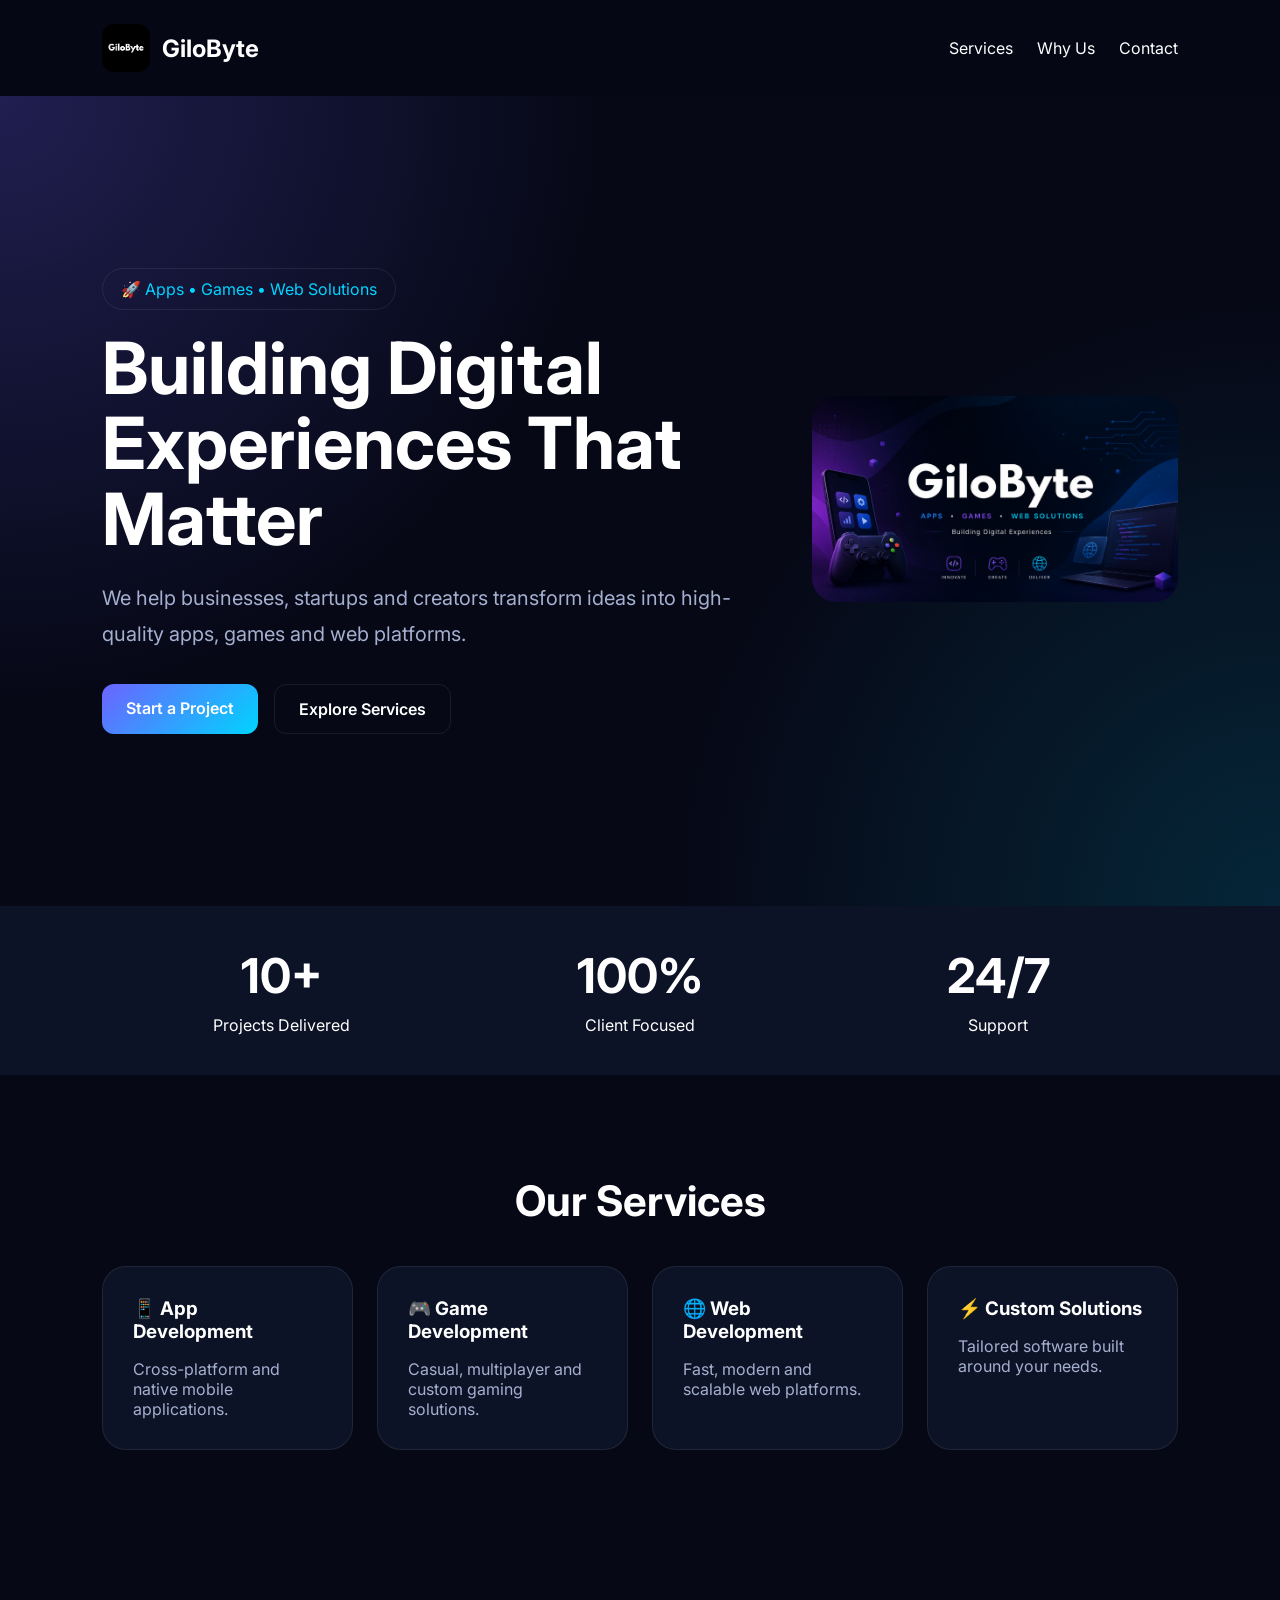
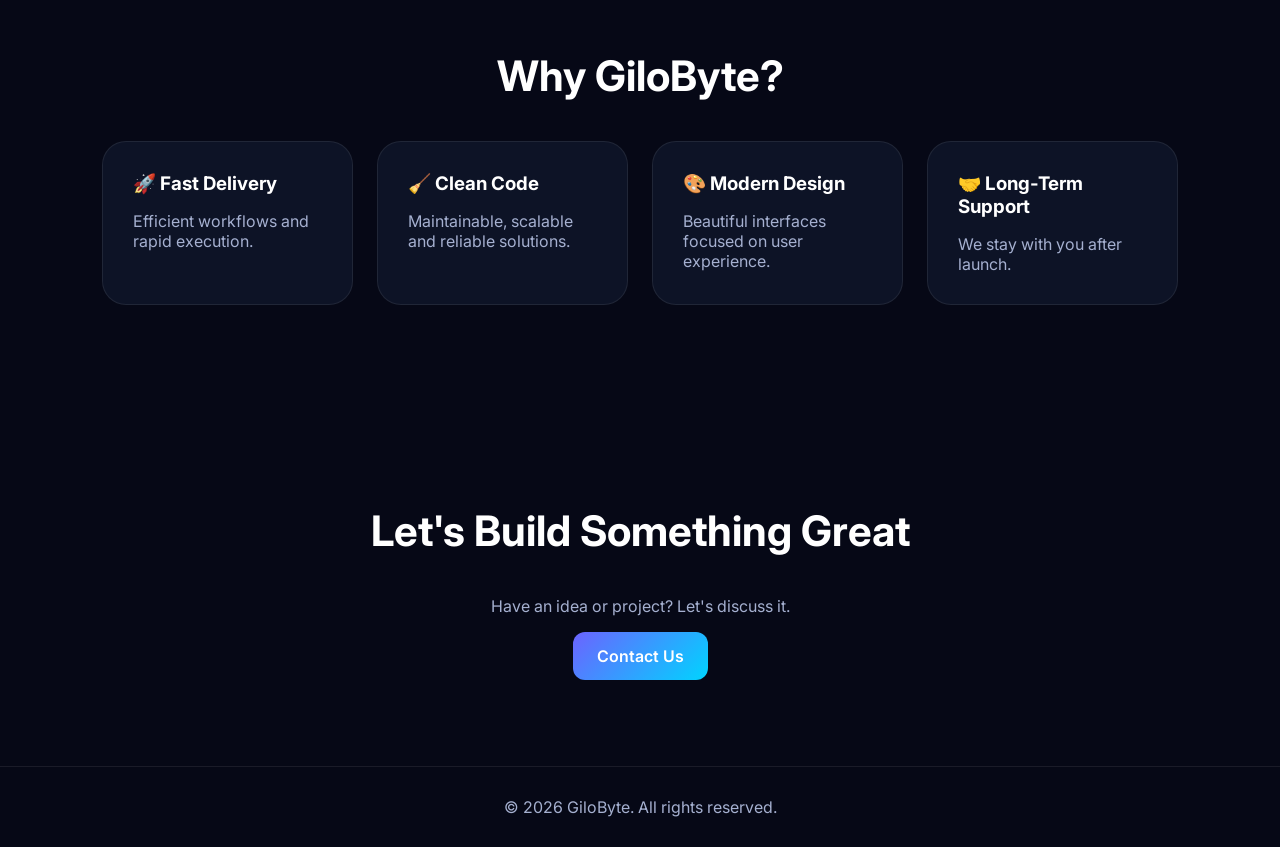
==== index.html @ 2a239c04 "update contact email" ====
<!DOCTYPE html>
<html lang="en">
<head>
<meta charset="UTF-8">
<meta name="viewport" content="width=device-width, initial-scale=1.0">
<meta name="description" content="GiloByte - Apps, Games and Web Solutions">
<title>GiloByte</title>
<link rel="stylesheet" href="styles.css">
<link rel="preconnect" href="https://fonts.googleapis.com">
<link rel="preconnect" href="https://fonts.gstatic.com" crossorigin>
<link href="https://fonts.googleapis.com/css2?family=Inter:wght@400;500;600;700;800&display=swap" rel="stylesheet">
</head>
<body>

<nav class="navbar">
    <div class="logo">
        <img src="/images/logo.png" alt="GiloByte">
        <span>GiloByte</span>
    </div>

    <div class="nav-links">
        <a href="#services">Services</a>
        <a href="#why">Why Us</a>
        <a href="#contact">Contact</a>
    </div>
</nav>

<section class="hero">
    <div class="hero-content">
        <span class="tag">🚀 Apps • Games • Web Solutions</span>

        <h1>Building Digital Experiences That Matter</h1>

        <p>
            We help businesses, startups and creators transform ideas into
            high-quality apps, games and web platforms.
        </p>

        <div class="hero-buttons">
            <a href="#contact" class="btn btn-primary">Start a Project</a>
            <a href="#services" class="btn btn-secondary">Explore Services</a>
        </div>
    </div>

    <div class="hero-image">
        <img src="/images/banner.png" alt="GiloByte Banner">
    </div>
</section>

<section class="stats">
    <div><h2>10+</h2><p>Projects Delivered</p></div>
    <div><h2>100%</h2><p>Client Focused</p></div>
    <div><h2>24/7</h2><p>Support</p></div>
</section>

<section id="services" class="section">
    <h2>Our Services</h2>

    <div class="services-grid">
        <div class="card">
            <h3>📱 App Development</h3>
            <p>Cross-platform and native mobile applications.</p>
        </div>

        <div class="card">
            <h3>🎮 Game Development</h3>
            <p>Casual, multiplayer and custom gaming solutions.</p>
        </div>

        <div class="card">
            <h3>🌐 Web Development</h3>
            <p>Fast, modern and scalable web platforms.</p>
        </div>

        <div class="card">
            <h3>⚡ Custom Solutions</h3>
            <p>Tailored software built around your needs.</p>
        </div>
    </div>
</section>

<section id="why" class="section">
    <h2>Why GiloByte?</h2>

    <div class="services-grid">
        <div class="card">
            <h3>🚀 Fast Delivery</h3>
            <p>Efficient workflows and rapid execution.</p>
        </div>

        <div class="card">
            <h3>🧹 Clean Code</h3>
            <p>Maintainable, scalable and reliable solutions.</p>
        </div>

        <div class="card">
            <h3>🎨 Modern Design</h3>
            <p>Beautiful interfaces focused on user experience.</p>
        </div>

        <div class="card">
            <h3>🤝 Long-Term Support</h3>
            <p>We stay with you after launch.</p>
        </div>
    </div>
</section>

<section id="contact" class="contact">
    <h2>Let's Build Something Great</h2>
    <p>Have an idea or project? Let's discuss it.</p>

    <a href="mailto:gilobyte.com@gmail.com" class="btn btn-primary">
        Contact Us
    </a>
</section>

<footer>
    <p>© 2026 GiloByte. All rights reserved.</p>
</footer>

</body>
</html>
---- styles.css ----
:root{
--bg:#060816;
--surface:#0d1326;
--surface-light:#121a33;
--primary:#6c63ff;
--secondary:#00d4ff;
--text:#ffffff;
--text-muted:#a5b0d0;
--border:rgba(255,255,255,.08);
}

*{
margin:0;
padding:0;
box-sizing:border-box;
}

body{
font-family:'Inter',sans-serif;
background:var(--bg);
color:var(--text);
}

.navbar{
display:flex;
justify-content:space-between;
align-items:center;
padding:24px 8%;
position:sticky;
top:0;
backdrop-filter:blur(12px);
background:rgba(6,8,22,.8);
}

.logo{
display:flex;
align-items:center;
gap:12px;
font-weight:700;
font-size:24px;
}

.logo img{
width:48px;
height:48px;
border-radius:12px;
}

.nav-links{
display:flex;
gap:24px;
}

.nav-links a{
color:white;
text-decoration:none;
}

.hero{
min-height:90vh;
display:flex;
align-items:center;
justify-content:space-between;
gap:60px;
padding:60px 8%;
background:
radial-gradient(circle at top left, rgba(108,99,255,.25), transparent 40%),
radial-gradient(circle at bottom right, rgba(0,212,255,.15), transparent 40%);
}

.hero-content{
max-width:650px;
}

.tag{
display:inline-block;
padding:10px 18px;
border:1px solid var(--border);
border-radius:999px;
margin-bottom:20px;
color:var(--secondary);
}

.hero h1{
font-size:72px;
line-height:1.05;
margin-bottom:24px;
}

.hero p{
font-size:20px;
line-height:1.8;
color:var(--text-muted);
margin-bottom:32px;
}

.hero-image img{
width:100%;
max-width:700px;
border-radius:24px;
}

.hero-buttons{
display:flex;
gap:16px;
}

.btn{
padding:14px 24px;
border-radius:12px;
text-decoration:none;
font-weight:600;
}

.btn-primary{
background:linear-gradient(135deg,var(--primary),var(--secondary));
color:white;
}

.btn-secondary{
border:1px solid var(--border);
color:white;
}

.section{
padding:100px 8%;
}

.section h2,
.contact h2{
font-size:42px;
margin-bottom:40px;
text-align:center;
}

.services-grid{
display:grid;
grid-template-columns:repeat(auto-fit,minmax(250px,1fr));
gap:24px;
}

.card{
background:var(--surface);
padding:30px;
border-radius:24px;
border:1px solid var(--border);
transition:.3s;
}

.card:hover{
transform:translateY(-8px);
border-color:var(--primary);
}

.card h3{
margin-bottom:16px;
}

.card p{
color:var(--text-muted);
}

.stats{
display:grid;
grid-template-columns:repeat(3,1fr);
text-align:center;
padding:40px 8%;
background:var(--surface);
}

.stats h2{
font-size:48px;
margin-bottom:10px;
}

.contact{
text-align:center;
padding:100px 8%;
}

.contact p{
color:var(--text-muted);
margin-bottom:30px;
}

footer{
padding:30px;
text-align:center;
border-top:1px solid var(--border);
color:var(--text-muted);
}

@media(max-width:900px){
.hero{
flex-direction:column;
text-align:center;
}

.hero h1{
font-size:48px;
}

.nav-links{
display:none;
}

.stats{
grid-template-columns:1fr;
gap:24px;
}
}
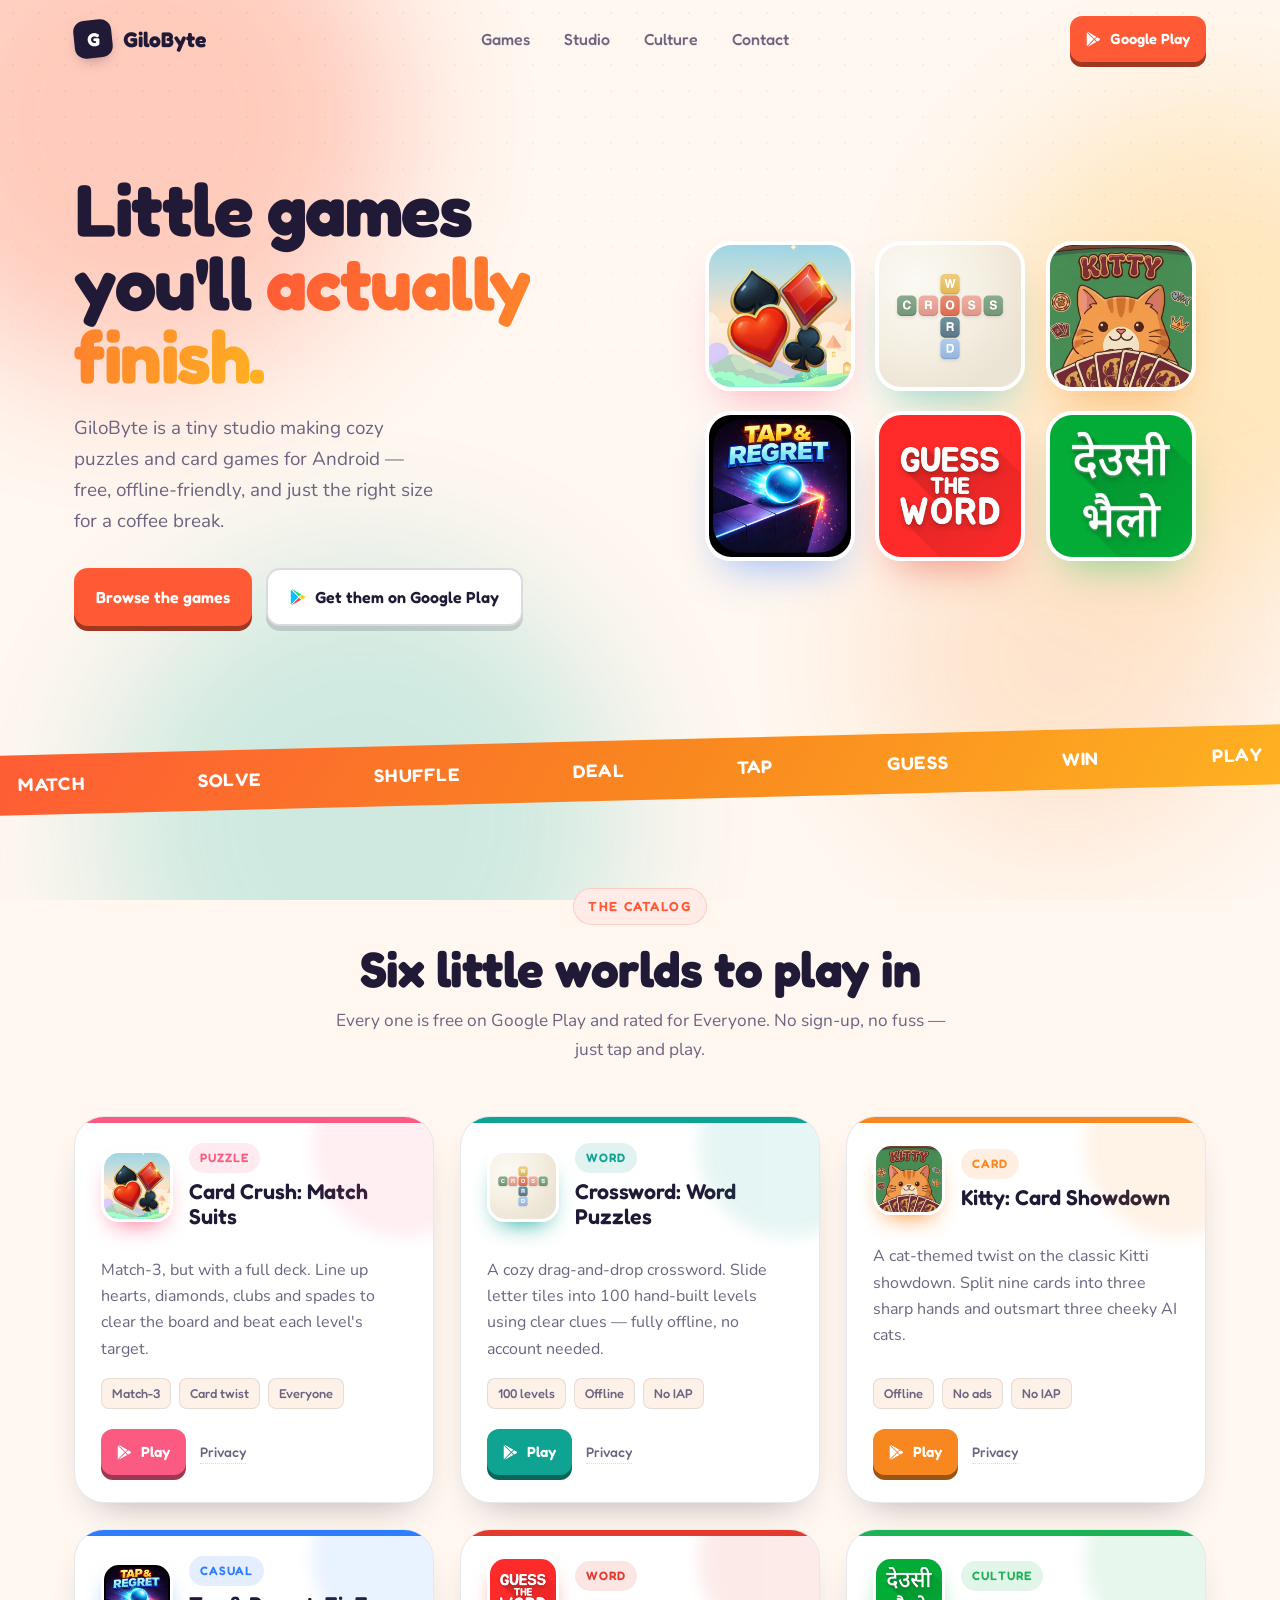
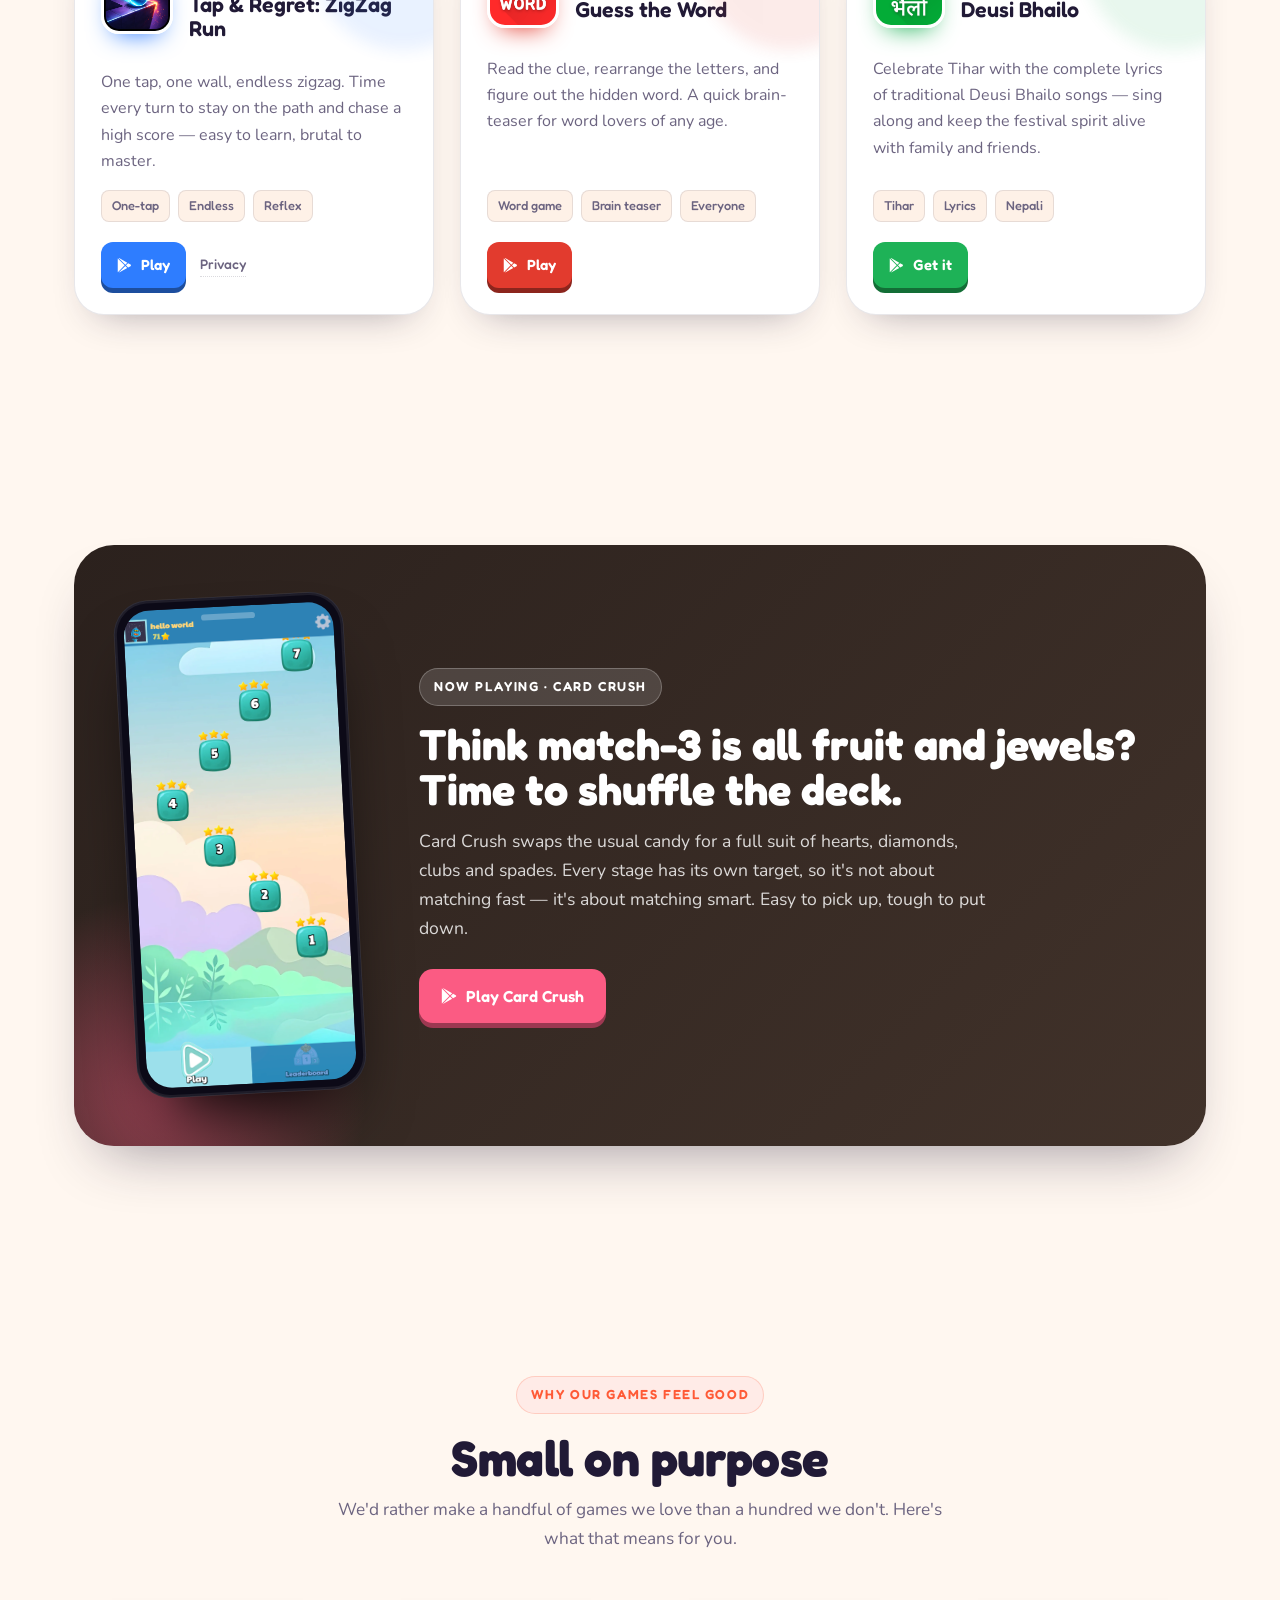
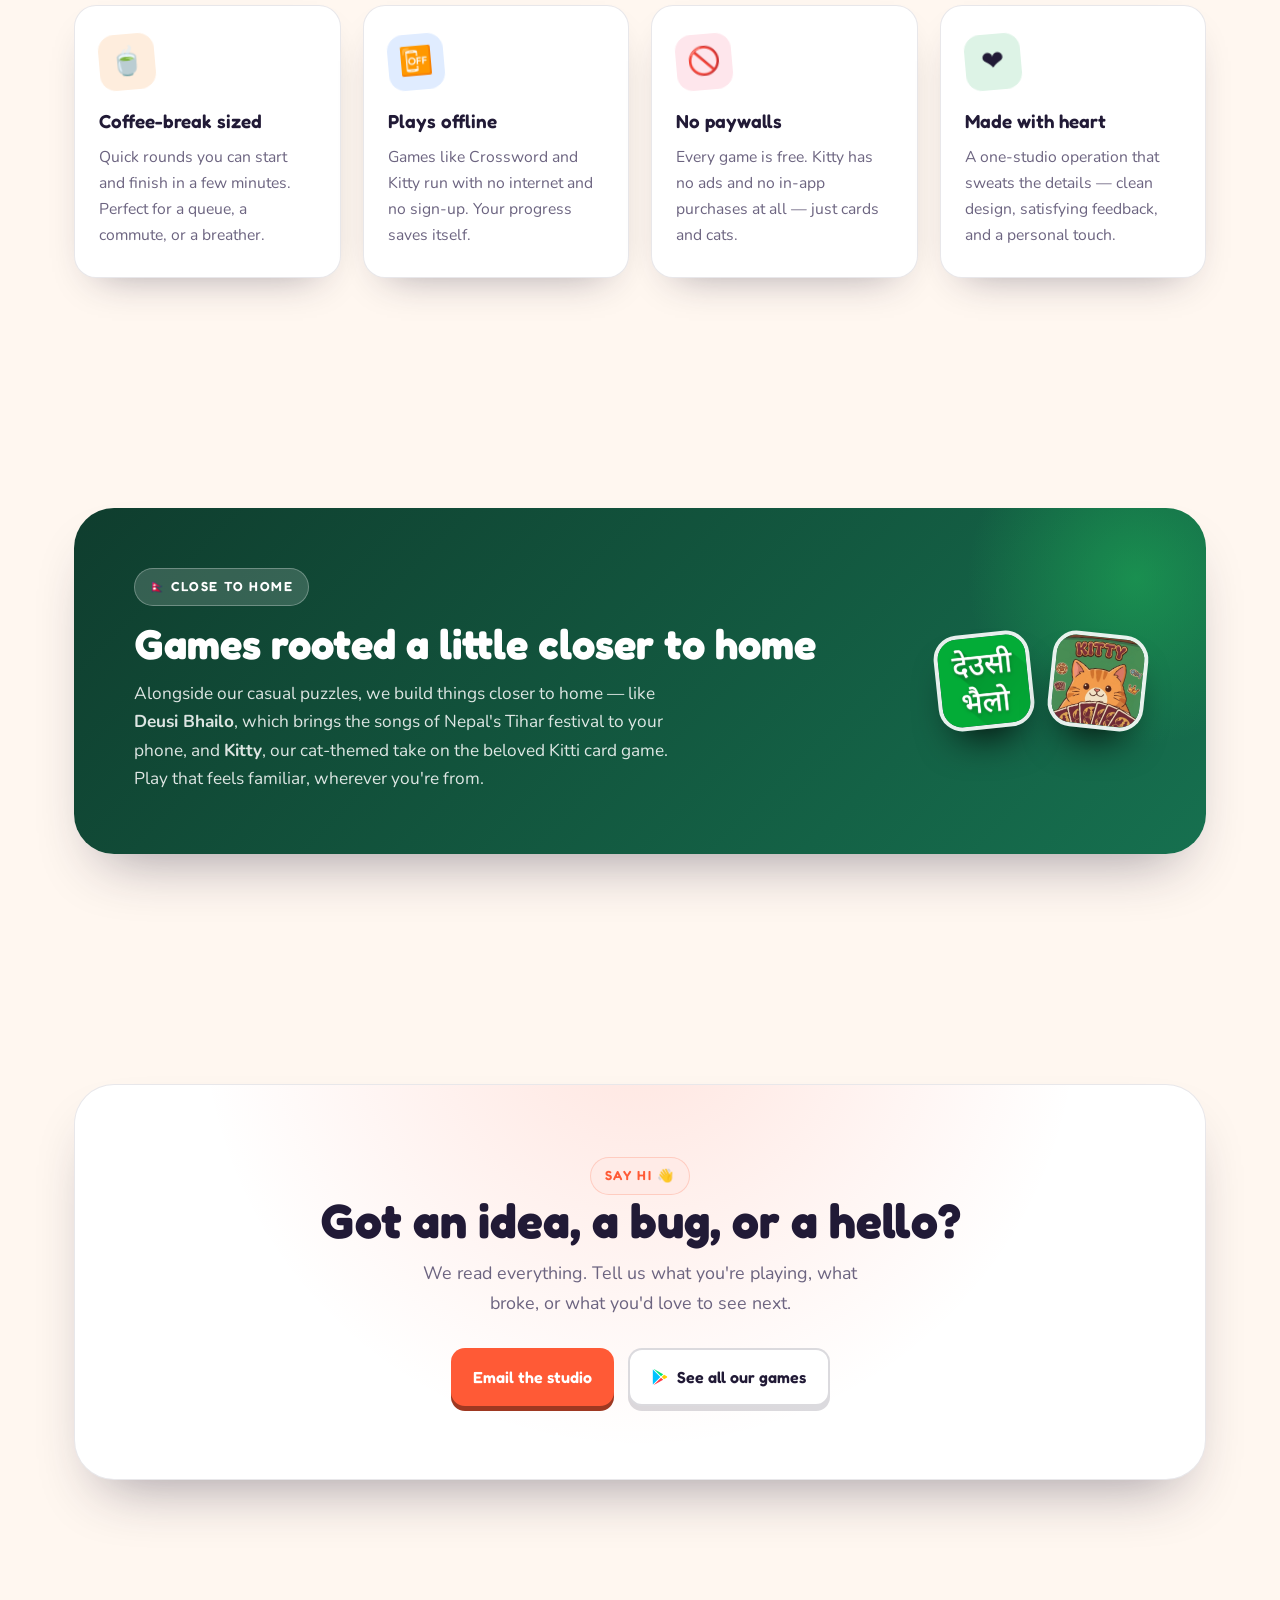
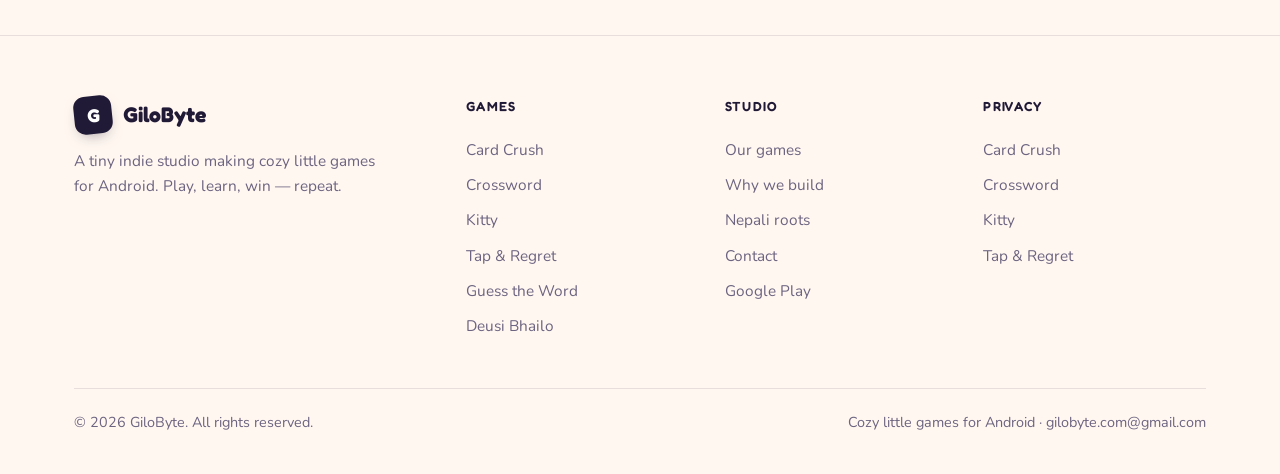
==== commit ee16e172: "claude hammer" ====
--- a/index.html
+++ b/index.html
@@ -3,120 +3,387 @@
 <head>
 <meta charset="UTF-8">
 <meta name="viewport" content="width=device-width, initial-scale=1.0">
-<meta name="description" content="GiloByte - Apps, Games and Web Solutions">
-<title>GiloByte</title>
+<title>GiloByte — cozy little games for Android</title>
+<meta name="description" content="GiloByte is a small indie studio making cozy, pick-up-and-play puzzles and card games for Android — free, offline-friendly, and built to fit a coffee break.">
+<meta name="theme-color" content="#fff7f0">
+<link rel="icon" href="/images/logo.png">
+
+<!-- Open Graph -->
+<meta property="og:type" content="website">
+<meta property="og:title" content="GiloByte — cozy little games for Android">
+<meta property="og:description" content="A small indie studio making cozy puzzles and card games for Android. Free, offline-friendly, made with a little Nepali soul.">
+<meta property="og:image" content="https://gilobyte.com/images/banner.png">
+<meta property="og:url" content="https://gilobyte.com">
+<meta name="twitter:card" content="summary_large_image">
+
 <link rel="stylesheet" href="styles.css">
 <link rel="preconnect" href="https://fonts.googleapis.com">
 <link rel="preconnect" href="https://fonts.gstatic.com" crossorigin>
-<link href="https://fonts.googleapis.com/css2?family=Inter:wght@400;500;600;700;800&display=swap" rel="stylesheet">
+<link href="https://fonts.googleapis.com/css2?family=Fredoka:wght@400;500;600;700&family=Nunito:wght@400;600;700;800&display=swap" rel="stylesheet">
+<script>document.documentElement.classList.add('js');</script>
 </head>
 <body>
 
-<nav class="navbar">
-    <div class="logo">
-        <img src="/images/logo.png" alt="GiloByte">
-        <span>GiloByte</span>
-    </div>
-
-    <div class="nav-links">
-        <a href="#services">Services</a>
-        <a href="#why">Why Us</a>
+<!-- Reusable Google Play icon (colour + white monochrome) -->
+<svg width="0" height="0" style="position:absolute" aria-hidden="true">
+  <symbol id="gplay" viewBox="0 0 24 24">
+    <path fill="#00c3ff" d="M1.337.924a1.486 1.486 0 0 0-.112.568v21.017c0 .217.045.419.124.6l11.155-11.087L1.337.924z"/>
+    <path fill="#00e676" d="M13.544 10.989l3.258-3.238L3.45.195a1.466 1.466 0 0 0-.946-.153l11.04 10.947z"/>
+    <path fill="#ffce00" d="M22.018 13.298l-3.919 2.218-3.515-3.493 3.543-3.521 3.891 2.202a1.49 1.49 0 0 1 0 2.594z"/>
+    <path fill="#ff3d47" d="M13.544 13.056l-11 10.933c.298.036.612-.016.906-.183l13.324-7.54-3.23-3.21z"/>
+  </symbol>
+  <symbol id="gplay-mono" viewBox="0 0 24 24">
+    <path fill="currentColor" d="M22.018 13.298l-3.919 2.218-3.515-3.493 3.543-3.521 3.891 2.202a1.49 1.49 0 0 1 0 2.594zM1.337.924a1.486 1.486 0 0 0-.112.568v21.017c0 .217.045.419.124.6l11.155-11.087L1.337.924zm12.207 10.065l3.258-3.238L3.45.195a1.466 1.466 0 0 0-.946-.153l11.04 10.947zm0 2.067l-11 10.933c.298.036.612-.016.906-.183l13.324-7.54-3.23-3.21z"/>
+  </symbol>
+</svg>
+
+<!-- Decorative background -->
+<div class="bg-decor" aria-hidden="true">
+  <span class="blob b1"></span><span class="blob b2"></span>
+  <span class="blob b3"></span><span class="blob b4"></span>
+</div>
+
+<!-- NAV -->
+<header class="nav" id="nav">
+  <div class="inner">
+    <a class="brand" href="#top" aria-label="GiloByte home">
+      <span class="mark"><span>G</span></span>
+      GiloByte
+    </a>
+    <nav class="nav-links" aria-label="Primary">
+      <a class="lnk" href="#games">Games</a>
+      <a class="lnk" href="#studio">Studio</a>
+      <a class="lnk" href="#culture">Culture</a>
+      <a class="lnk" href="#contact">Contact</a>
+    </nav>
+    <a class="btn grad small nav-cta" href="https://play.google.com/store/apps/developer?id=GiloByte" target="_blank" rel="noopener">
+      <svg class="tri" aria-hidden="true"><use href="#gplay-mono"/></svg> Google Play
+    </a>
+  </div>
+</header>
+
+<main id="top">
+
+<!-- HERO -->
+<section class="hero">
+  <div class="wrap">
+    <div class="grid">
+      <div class="hero-copy">
+        <h1>Little games you'll <span class="pop">actually finish.</span></h1>
+        <p class="lede">GiloByte is a tiny studio making cozy puzzles and card games for Android — free, offline-friendly, and just the right size for a coffee break.</p>
+        <div class="hero-actions">
+          <a class="btn grad" href="#games">Browse the games</a>
+          <a class="btn ghost" href="https://play.google.com/store/apps/developer?id=GiloByte" target="_blank" rel="noopener">
+            <svg class="tri" aria-hidden="true"><use href="#gplay"/></svg> Get them on Google Play
+          </a>
+        </div>
+      </div>
+
+      <div class="hero-art">
+        <div class="pile">
+          <a class="sticker" href="https://play.google.com/store/apps/details?id=com.gilobyte.cardcrush" target="_blank" rel="noopener" aria-label="Card Crush on Google Play" style="--sc:rgba(251,111,146,.55)"><img src="/images/apps/card-crush.png" alt="Card Crush icon" loading="eager" width="150" height="150"></a>
+          <a class="sticker" href="https://play.google.com/store/apps/details?id=com.gilobyte.crossword" target="_blank" rel="noopener" aria-label="Crossword on Google Play" style="--sc:rgba(18,181,165,.5)"><img src="/images/apps/crossword.png" alt="Crossword icon" width="150" height="150"></a>
+          <a class="sticker" href="https://play.google.com/store/apps/details?id=com.gilobyte.kitty" target="_blank" rel="noopener" aria-label="Kitty on Google Play" style="--sc:rgba(249,135,31,.5)"><img src="/images/apps/kitty.png" alt="Kitty icon" width="150" height="150"></a>
+          <a class="sticker" href="https://play.google.com/store/apps/details?id=com.gilobyte.tapregret" target="_blank" rel="noopener" aria-label="Tap & Regret on Google Play" style="--sc:rgba(46,125,255,.5)"><img src="/images/apps/tap-regret.png" alt="Tap & Regret icon" width="150" height="150"></a>
+          <a class="sticker" href="https://play.google.com/store/apps/details?id=com.diwashdahal.guesstheword" target="_blank" rel="noopener" aria-label="Guess the Word on Google Play" style="--sc:rgba(226,59,46,.5)"><img src="/images/apps/guess-the-word.png" alt="Guess the Word icon" width="150" height="150"></a>
+          <a class="sticker" href="https://play.google.com/store/apps/details?id=com.deusibhailo" target="_blank" rel="noopener" aria-label="Deusi Bhailo on Google Play" style="--sc:rgba(34,197,94,.5)"><img src="/images/apps/deusi-bhailo.png" alt="Deusi Bhailo icon" width="150" height="150"></a>
+        </div>
+      </div>
+    </div>
+  </div>
+</section>
+
+<!-- RIBBON -->
+<div class="ribbon" aria-hidden="true">
+  <div class="track">
+    <div class="mq">
+      <span>MATCH</span><span>SOLVE</span><span>SHUFFLE</span><span>DEAL</span><span>TAP</span><span>GUESS</span><span>WIN</span><span>PLAY</span>
+    </div>
+    <div class="mq">
+      <span>MATCH</span><span>SOLVE</span><span>SHUFFLE</span><span>DEAL</span><span>TAP</span><span>GUESS</span><span>WIN</span><span>PLAY</span>
+    </div>
+  </div>
+</div>
+
+<!-- GAMES -->
+<section id="games">
+  <div class="wrap">
+    <div class="section-head center reveal">
+      <span class="eyebrow">The catalog</span>
+      <h2 class="title">Six little worlds to play in</h2>
+      <p>Every one is free on Google Play and rated for Everyone. No sign-up, no fuss — just tap and play.</p>
+    </div>
+
+    <div class="games-grid">
+
+      <!-- Card Crush -->
+      <article class="game reveal" style="--a:var(--c-cardcrush)">
+        <div class="game-top">
+          <div class="game-ico"><img src="/images/apps/card-crush.png" alt="Card Crush icon" width="72" height="72"></div>
+          <div>
+            <span class="cat">Puzzle</span>
+            <h3>Card Crush: Match Suits</h3>
+          </div>
+        </div>
+        <p>Match-3, but with a full deck. Line up hearts, diamonds, clubs and spades to clear the board and beat each level's target.</p>
+        <div class="tags"><span class="tag">Match-3</span><span class="tag">Card twist</span><span class="tag">Everyone</span></div>
+        <div class="game-foot">
+          <a class="btn small" href="https://play.google.com/store/apps/details?id=com.gilobyte.cardcrush" target="_blank" rel="noopener">
+            <svg class="tri" aria-hidden="true"><use href="#gplay-mono"/></svg> Play
+          </a>
+          <a class="privacy-link" href="CARD_CRUSH_PRIVACY_POLICY.html">Privacy</a>
+        </div>
+      </article>
+
+      <!-- Crossword -->
+      <article class="game reveal" style="--a:var(--c-crossword)">
+        <div class="game-top">
+          <div class="game-ico"><img src="/images/apps/crossword.png" alt="Crossword icon" width="72" height="72"></div>
+          <div>
+            <span class="cat">Word</span>
+            <h3>Crossword: Word Puzzles</h3>
+          </div>
+        </div>
+        <p>A cozy drag-and-drop crossword. Slide letter tiles into 100 hand-built levels using clear clues — fully offline, no account needed.</p>
+        <div class="tags"><span class="tag">100 levels</span><span class="tag">Offline</span><span class="tag">No IAP</span></div>
+        <div class="game-foot">
+          <a class="btn small" href="https://play.google.com/store/apps/details?id=com.gilobyte.crossword" target="_blank" rel="noopener">
+            <svg class="tri" aria-hidden="true"><use href="#gplay-mono"/></svg> Play
+          </a>
+          <a class="privacy-link" href="CROSSWORD_PRIVACY_POLICY.html">Privacy</a>
+        </div>
+      </article>
+
+      <!-- Kitty -->
+      <article class="game reveal" style="--a:var(--c-kitty)">
+        <div class="game-top">
+          <div class="game-ico"><img src="/images/apps/kitty.png" alt="Kitty: Card Showdown icon" width="72" height="72"></div>
+          <div>
+            <span class="cat">Card</span>
+            <h3>Kitty: Card Showdown</h3>
+          </div>
+        </div>
+        <p>A cat-themed twist on the classic Kitti showdown. Split nine cards into three sharp hands and outsmart three cheeky AI cats.</p>
+        <div class="tags"><span class="tag">Offline</span><span class="tag">No ads</span><span class="tag">No IAP</span></div>
+        <div class="game-foot">
+          <a class="btn small" href="https://play.google.com/store/apps/details?id=com.gilobyte.kitty" target="_blank" rel="noopener">
+            <svg class="tri" aria-hidden="true"><use href="#gplay-mono"/></svg> Play
+          </a>
+          <a class="privacy-link" href="KITTY_PRIVACY_POLICY.html">Privacy</a>
+        </div>
+      </article>
+
+      <!-- Tap & Regret -->
+      <article class="game reveal" style="--a:var(--c-tapregret)">
+        <div class="game-top">
+          <div class="game-ico"><img src="/images/apps/tap-regret.png" alt="Tap & Regret icon" width="72" height="72"></div>
+          <div>
+            <span class="cat">Casual</span>
+            <h3>Tap &amp; Regret: ZigZag Run</h3>
+          </div>
+        </div>
+        <p>One tap, one wall, endless zigzag. Time every turn to stay on the path and chase a high score — easy to learn, brutal to master.</p>
+        <div class="tags"><span class="tag">One-tap</span><span class="tag">Endless</span><span class="tag">Reflex</span></div>
+        <div class="game-foot">
+          <a class="btn small" href="https://play.google.com/store/apps/details?id=com.gilobyte.tapregret" target="_blank" rel="noopener">
+            <svg class="tri" aria-hidden="true"><use href="#gplay-mono"/></svg> Play
+          </a>
+          <a class="privacy-link" href="TAP_REGRET_PRIVACY_POLICY.html">Privacy</a>
+        </div>
+      </article>
+
+      <!-- Guess the Word -->
+      <article class="game reveal" style="--a:var(--c-guessword)">
+        <div class="game-top">
+          <div class="game-ico"><img src="/images/apps/guess-the-word.png" alt="Guess the Word icon" width="72" height="72"></div>
+          <div>
+            <span class="cat">Word</span>
+            <h3>Guess the Word</h3>
+          </div>
+        </div>
+        <p>Read the clue, rearrange the letters, and figure out the hidden word. A quick brain-teaser for word lovers of any age.</p>
+        <div class="tags"><span class="tag">Word game</span><span class="tag">Brain teaser</span><span class="tag">Everyone</span></div>
+        <div class="game-foot">
+          <a class="btn small" href="https://play.google.com/store/apps/details?id=com.diwashdahal.guesstheword" target="_blank" rel="noopener">
+            <svg class="tri" aria-hidden="true"><use href="#gplay-mono"/></svg> Play
+          </a>
+        </div>
+      </article>
+
+      <!-- Deusi Bhailo -->
+      <article class="game reveal" style="--a:var(--c-deusi)">
+        <div class="game-top">
+          <div class="game-ico"><img src="/images/apps/deusi-bhailo.png" alt="Deusi Bhailo icon" width="72" height="72"></div>
+          <div>
+            <span class="cat">Culture</span>
+            <h3>Deusi Bhailo</h3>
+          </div>
+        </div>
+        <p>Celebrate Tihar with the complete lyrics of traditional Deusi Bhailo songs — sing along and keep the festival spirit alive with family and friends.</p>
+        <div class="tags"><span class="tag">Tihar</span><span class="tag">Lyrics</span><span class="tag">Nepali</span></div>
+        <div class="game-foot">
+          <a class="btn small" href="https://play.google.com/store/apps/details?id=com.deusibhailo" target="_blank" rel="noopener">
+            <svg class="tri" aria-hidden="true"><use href="#gplay-mono"/></svg> Get it
+          </a>
+        </div>
+      </article>
+
+    </div>
+  </div>
+</section>
+
+<!-- SPOTLIGHT -->
+<section class="spotlight">
+  <div class="wrap">
+    <div class="spot-card reveal">
+      <div class="phone">
+        <img src="/images/apps/shot-card-crush.png" alt="Card Crush gameplay screenshot" loading="lazy" width="230" height="498">
+      </div>
+      <div class="spot-body">
+        <span class="eyebrow">Now playing · Card Crush</span>
+        <h2>Think match-3 is all fruit and jewels? Time to shuffle the deck.</h2>
+        <p>Card Crush swaps the usual candy for a full suit of hearts, diamonds, clubs and spades. Every stage has its own target, so it's not about matching fast — it's about matching smart. Easy to pick up, tough to put down.</p>
+        <a class="btn" style="--b:var(--c-cardcrush)" href="https://play.google.com/store/apps/details?id=com.gilobyte.cardcrush" target="_blank" rel="noopener">
+          <svg class="tri" aria-hidden="true"><use href="#gplay-mono"/></svg> Play Card Crush
+        </a>
+      </div>
+    </div>
+  </div>
+</section>
+
+<!-- STUDIO / VALUES -->
+<section id="studio">
+  <div class="wrap">
+    <div class="section-head center reveal">
+      <span class="eyebrow">Why our games feel good</span>
+      <h2 class="title">Small on purpose</h2>
+      <p>We'd rather make a handful of games we love than a hundred we don't. Here's what that means for you.</p>
+    </div>
+    <div class="values-grid">
+      <div class="value reveal" style="--vc:var(--c-kitty)">
+        <div class="ic">🍵</div>
+        <h3>Coffee-break sized</h3>
+        <p>Quick rounds you can start and finish in a few minutes. Perfect for a queue, a commute, or a breather.</p>
+      </div>
+      <div class="value reveal" style="--vc:var(--c-tapregret)">
+        <div class="ic">📴</div>
+        <h3>Plays offline</h3>
+        <p>Games like Crossword and Kitty run with no internet and no sign-up. Your progress saves itself.</p>
+      </div>
+      <div class="value reveal" style="--vc:var(--c-cardcrush)">
+        <div class="ic">🚫</div>
+        <h3>No paywalls</h3>
+        <p>Every game is free. Kitty has no ads and no in-app purchases at all — just cards and cats.</p>
+      </div>
+      <div class="value reveal" style="--vc:var(--c-deusi)">
+        <div class="ic">❤️</div>
+        <h3>Made with heart</h3>
+        <p>A one-studio operation that sweats the details — clean design, satisfying feedback, and a personal touch.</p>
+      </div>
+    </div>
+  </div>
+</section>
+
+<!-- CULTURE -->
+<section id="culture">
+  <div class="wrap">
+    <div class="culture reveal">
+      <div class="inner">
+        <div>
+          <span class="eyebrow">🇳🇵 Close to home</span>
+          <h2>Games rooted a little closer to home</h2>
+          <p>Alongside our casual puzzles, we build things closer to home — like <strong>Deusi Bhailo</strong>, which brings the songs of Nepal's Tihar festival to your phone, and <strong>Kitty</strong>, our cat-themed take on the beloved Kitti card game. Play that feels familiar, wherever you're from.</p>
+        </div>
+        <div class="culture-icos">
+          <img src="/images/apps/deusi-bhailo.png" alt="Deusi Bhailo icon" width="96" height="96">
+          <img src="/images/apps/kitty.png" alt="Kitty icon" width="96" height="96">
+        </div>
+      </div>
+    </div>
+  </div>
+</section>
+
+<!-- CONTACT -->
+<section id="contact">
+  <div class="wrap">
+    <div class="contact-card reveal">
+      <span class="eyebrow">Say hi 👋</span>
+      <h2>Got an idea, a bug, or a hello?</h2>
+      <p>We read everything. Tell us what you're playing, what broke, or what you'd love to see next.</p>
+      <div class="contact-actions">
+        <a class="btn grad" href="mailto:gilobyte.com@gmail.com">Email the studio</a>
+        <a class="btn ghost" href="https://play.google.com/store/apps/developer?id=GiloByte" target="_blank" rel="noopener">
+          <svg class="tri" aria-hidden="true"><use href="#gplay"/></svg> See all our games
+        </a>
+      </div>
+    </div>
+  </div>
+</section>
+
+</main>
+
+<!-- FOOTER -->
+<footer>
+  <div class="wrap">
+    <div class="foot-grid">
+      <div class="foot-brand">
+        <a class="brand" href="#top"><span class="mark"><span>G</span></span> GiloByte</a>
+        <p>A tiny indie studio making cozy little games for Android. Play, learn, win — repeat.</p>
+      </div>
+      <div class="foot-col">
+        <h4>Games</h4>
+        <a href="https://play.google.com/store/apps/details?id=com.gilobyte.cardcrush" target="_blank" rel="noopener">Card Crush</a>
+        <a href="https://play.google.com/store/apps/details?id=com.gilobyte.crossword" target="_blank" rel="noopener">Crossword</a>
+        <a href="https://play.google.com/store/apps/details?id=com.gilobyte.kitty" target="_blank" rel="noopener">Kitty</a>
+        <a href="https://play.google.com/store/apps/details?id=com.gilobyte.tapregret" target="_blank" rel="noopener">Tap &amp; Regret</a>
+        <a href="https://play.google.com/store/apps/details?id=com.diwashdahal.guesstheword" target="_blank" rel="noopener">Guess the Word</a>
+        <a href="https://play.google.com/store/apps/details?id=com.deusibhailo" target="_blank" rel="noopener">Deusi Bhailo</a>
+      </div>
+      <div class="foot-col">
+        <h4>Studio</h4>
+        <a href="#games">Our games</a>
+        <a href="#studio">Why we build</a>
+        <a href="#culture">Nepali roots</a>
         <a href="#contact">Contact</a>
-    </div>
-</nav>
-
-<section class="hero">
-    <div class="hero-content">
-        <span class="tag">🚀 Apps • Games • Web Solutions</span>
-
-        <h1>Building Digital Experiences That Matter</h1>
-
-        <p>
-            We help businesses, startups and creators transform ideas into
-            high-quality apps, games and web platforms.
-        </p>
-
-        <div class="hero-buttons">
-            <a href="#contact" class="btn btn-primary">Start a Project</a>
-            <a href="#services" class="btn btn-secondary">Explore Services</a>
-        </div>
-    </div>
-
-    <div class="hero-image">
-        <img src="/images/banner.png" alt="GiloByte Banner">
-    </div>
-</section>
-
-<section class="stats">
-    <div><h2>10+</h2><p>Projects Delivered</p></div>
-    <div><h2>100%</h2><p>Client Focused</p></div>
-    <div><h2>24/7</h2><p>Support</p></div>
-</section>
-
-<section id="services" class="section">
-    <h2>Our Services</h2>
-
-    <div class="services-grid">
-        <div class="card">
-            <h3>📱 App Development</h3>
-            <p>Cross-platform and native mobile applications.</p>
-        </div>
-
-        <div class="card">
-            <h3>🎮 Game Development</h3>
-            <p>Casual, multiplayer and custom gaming solutions.</p>
-        </div>
-
-        <div class="card">
-            <h3>🌐 Web Development</h3>
-            <p>Fast, modern and scalable web platforms.</p>
-        </div>
-
-        <div class="card">
-            <h3>⚡ Custom Solutions</h3>
-            <p>Tailored software built around your needs.</p>
-        </div>
-    </div>
-</section>
-
-<section id="why" class="section">
-    <h2>Why GiloByte?</h2>
-
-    <div class="services-grid">
-        <div class="card">
-            <h3>🚀 Fast Delivery</h3>
-            <p>Efficient workflows and rapid execution.</p>
-        </div>
-
-        <div class="card">
-            <h3>🧹 Clean Code</h3>
-            <p>Maintainable, scalable and reliable solutions.</p>
-        </div>
-
-        <div class="card">
-            <h3>🎨 Modern Design</h3>
-            <p>Beautiful interfaces focused on user experience.</p>
-        </div>
-
-        <div class="card">
-            <h3>🤝 Long-Term Support</h3>
-            <p>We stay with you after launch.</p>
-        </div>
-    </div>
-</section>
-
-<section id="contact" class="contact">
-    <h2>Let's Build Something Great</h2>
-    <p>Have an idea or project? Let's discuss it.</p>
-
-    <a href="mailto:gilobyte.com@gmail.com" class="btn btn-primary">
-        Contact Us
-    </a>
-</section>
-
-<footer>
-    <p>© 2026 GiloByte. All rights reserved.</p>
+        <a href="https://play.google.com/store/apps/developer?id=GiloByte" target="_blank" rel="noopener">Google Play</a>
+      </div>
+      <div class="foot-col">
+        <h4>Privacy</h4>
+        <a href="CARD_CRUSH_PRIVACY_POLICY.html">Card Crush</a>
+        <a href="CROSSWORD_PRIVACY_POLICY.html">Crossword</a>
+        <a href="KITTY_PRIVACY_POLICY.html">Kitty</a>
+        <a href="TAP_REGRET_PRIVACY_POLICY.html">Tap &amp; Regret</a>
+      </div>
+    </div>
+    <div class="foot-bottom">
+      <span>© <span id="yr">2026</span> GiloByte. All rights reserved.</span>
+      <span>Cozy little games for Android · <a href="mailto:gilobyte.com@gmail.com">gilobyte.com@gmail.com</a></span>
+    </div>
+  </div>
 </footer>
+
+<script>
+  // Year
+  document.getElementById('yr').textContent = new Date().getFullYear();
+
+  // Nav shadow on scroll
+  var nav = document.getElementById('nav');
+  var onScroll = function(){ nav.classList.toggle('scrolled', window.scrollY > 8); };
+  onScroll(); window.addEventListener('scroll', onScroll, {passive:true});
+
+  // Scroll reveal
+  var reveals = document.querySelectorAll('.reveal');
+  if('IntersectionObserver' in window){
+    var io = new IntersectionObserver(function(entries){
+      entries.forEach(function(e){
+        if(e.isIntersecting){ e.target.classList.add('in'); io.unobserve(e.target); }
+      });
+    }, {rootMargin:'0px 0px -8% 0px', threshold:.08});
+    reveals.forEach(function(el){ io.observe(el); });
+  } else {
+    reveals.forEach(function(el){ el.classList.add('in'); });
+  }
+</script>
 
 </body>
 </html>
--- a/styles.css
+++ b/styles.css
@@ -1,211 +1,447 @@
+/* ==========================================================================
+   GiloByte — indie game studio
+   Bright & playful design system
+   ========================================================================== */
+
 :root{
---bg:#060816;
---surface:#0d1326;
---surface-light:#121a33;
---primary:#6c63ff;
---secondary:#00d4ff;
---text:#ffffff;
---text-muted:#a5b0d0;
---border:rgba(255,255,255,.08);
-}
-
-*{
-margin:0;
-padding:0;
-box-sizing:border-box;
-}
+  /* Surfaces */
+  --bg:        #fff7f0;   /* warm cream */
+  --bg-tint:   #fef1e7;
+  --card:      #ffffff;
+  --ink:       #211a36;   /* deep indigo-black */
+  --ink-soft:  #6c6480;   /* muted body text */
+  --line:      rgba(33,26,54,.10);
+  --line-2:    rgba(33,26,54,.16);
+
+  /* Brand — warm & hand-picked (no purple/AI gradients) */
+  --brand:   #ff5a36;     /* coral / tomato */
+  --brand-2: #ffb422;     /* marigold gold (a nod to Tihar) */
+  --brand-3: #0fb5a4;     /* teal — a cool balance */
+  --brand-grad:#ff7a2e;   /* tangerine midpoint for warm gradients */
+  --brand-shadow:#c23c17; /* deep coral for pressable shadows */
+
+  /* Per-app candy accents (pulled from the real store icons) */
+  --c-cardcrush: #fb5b83; /* card suits — rose */
+  --c-crossword: #0fa392; /* letter tiles — teal */
+  --c-kitty:     #f9871f; /* orange tabby */
+  --c-tapregret: #2e7dff; /* glowing zigzag — blue */
+  --c-guessword: #e23b2e; /* its real red icon */
+  --c-deusi:     #1eb257; /* festive green */
+
+  /* Shape */
+  --r-sm: 14px;
+  --r-md: 22px;
+  --r-lg: 30px;
+  --r-xl: 40px;
+
+  --shadow-soft: 0 18px 40px -24px rgba(33,26,54,.45);
+  --shadow-lift: 0 30px 60px -28px rgba(33,26,54,.45);
+
+  --font-display:'Fredoka','Nunito',system-ui,sans-serif;
+  --font-body:'Nunito',system-ui,-apple-system,'Segoe UI',sans-serif;
+
+  --wrap: 1180px;
+}
+
+*{margin:0;padding:0;box-sizing:border-box}
+
+html{scroll-behavior:smooth;overflow-x:hidden}
 
 body{
-font-family:'Inter',sans-serif;
-background:var(--bg);
-color:var(--text);
-}
-
-.navbar{
-display:flex;
-justify-content:space-between;
-align-items:center;
-padding:24px 8%;
-position:sticky;
-top:0;
-backdrop-filter:blur(12px);
-background:rgba(6,8,22,.8);
-}
-
-.logo{
-display:flex;
-align-items:center;
-gap:12px;
-font-weight:700;
-font-size:24px;
-}
-
-.logo img{
-width:48px;
-height:48px;
-border-radius:12px;
-}
-
-.nav-links{
-display:flex;
-gap:24px;
-}
-
-.nav-links a{
-color:white;
-text-decoration:none;
-}
-
-.hero{
-min-height:90vh;
-display:flex;
-align-items:center;
-justify-content:space-between;
-gap:60px;
-padding:60px 8%;
-background:
-radial-gradient(circle at top left, rgba(108,99,255,.25), transparent 40%),
-radial-gradient(circle at bottom right, rgba(0,212,255,.15), transparent 40%);
-}
-
-.hero-content{
-max-width:650px;
-}
-
+  font-family:var(--font-body);
+  background:var(--bg);
+  color:var(--ink);
+  line-height:1.65;
+  -webkit-font-smoothing:antialiased;
+  text-rendering:optimizeLegibility;
+  overflow-x:hidden;
+  max-width:100%;
+}
+
+/* Let grid/flex children shrink instead of forcing overflow */
+.hero-copy,.hero-art,.spot-body,.game,.value,.foot-col,.foot-brand{min-width:0}
+.pile{max-width:100%}
+
+/* Playful decorative background: soft candy blobs behind everything */
+.bg-decor{position:fixed;inset:0;z-index:-1;overflow:hidden;pointer-events:none}
+.blob{position:absolute;border-radius:50%;filter:blur(70px);opacity:.5}
+.blob.b1{width:520px;height:520px;background:var(--brand);   top:-140px;left:-120px;opacity:.28}
+.blob.b2{width:460px;height:460px;background:var(--brand-2); top:12%;right:-160px;opacity:.24}
+.blob.b3{width:520px;height:520px;background:var(--brand-3); bottom:-180px;left:8%;opacity:.20}
+.blob.b4{width:380px;height:380px;background:var(--c-kitty); bottom:6%;right:2%;opacity:.16}
+
+/* Fine dotted texture */
+.bg-decor::after{
+  content:"";position:absolute;inset:0;
+  background-image:radial-gradient(rgba(33,26,54,.05) 1.2px,transparent 1.2px);
+  background-size:26px 26px;
+  -webkit-mask-image:linear-gradient(180deg,#000,transparent 60%);
+          mask-image:linear-gradient(180deg,#000,transparent 60%);
+}
+
+.wrap{width:100%;max-width:var(--wrap);margin-inline:auto;padding-inline:24px}
+
+a{color:inherit;text-decoration:none}
+img{display:block;max-width:100%}
+
+/* Section rhythm */
+section{padding-block:clamp(64px,9vw,120px)}
+.eyebrow{
+  display:inline-flex;align-items:center;gap:8px;
+  font-family:var(--font-display);font-weight:600;font-size:.82rem;
+  letter-spacing:.12em;text-transform:uppercase;
+  color:var(--brand);
+  background:color-mix(in srgb,var(--brand) 12%,#fff);
+  border:1px solid color-mix(in srgb,var(--brand) 22%,transparent);
+  padding:7px 14px;border-radius:999px;
+}
+.section-head{max-width:640px;margin-bottom:52px}
+.section-head.center{margin-inline:auto;text-align:center}
+h2.title{
+  font-family:var(--font-display);font-weight:700;
+  font-size:clamp(2rem,4.4vw,3.1rem);line-height:1.05;
+  letter-spacing:-.01em;margin:18px 0 12px;
+}
+.section-head p{color:var(--ink-soft);font-size:1.08rem}
+
+/* ==========================================================================
+   Buttons — chunky & pressable
+   ========================================================================== */
+.btn{
+  --b:var(--brand);
+  display:inline-flex;align-items:center;justify-content:center;gap:9px;
+  font-family:var(--font-display);font-weight:600;font-size:1rem;
+  padding:14px 22px;border-radius:var(--r-sm);border:none;cursor:pointer;
+  color:#fff;background:var(--b);
+  box-shadow:0 5px 0 0 color-mix(in srgb,var(--b) 62%,#000);
+  transition:transform .12s ease,box-shadow .12s ease,filter .18s ease;
+  will-change:transform;
+}
+.btn:hover{filter:saturate(1.08) brightness(1.03);transform:translateY(-2px);
+  box-shadow:0 7px 0 0 color-mix(in srgb,var(--b) 62%,#000)}
+.btn:active{transform:translateY(3px);box-shadow:0 2px 0 0 color-mix(in srgb,var(--b) 62%,#000)}
+.btn.grad{background:var(--brand)}   /* flat coral, no gradient — matches the card buttons */
+.btn.ghost{
+  color:var(--ink);background:var(--card);
+  box-shadow:0 5px 0 0 var(--line-2);border:2px solid var(--line-2);
+}
+.btn.ghost:active{box-shadow:0 2px 0 0 var(--line-2)}
+.btn.small{padding:11px 16px;font-size:.92rem;border-radius:12px}
+
+.tri{width:1em;height:1em;fill:currentColor;flex:none}
+
+/* ==========================================================================
+   Navbar
+   ========================================================================== */
+.nav{
+  position:sticky;top:0;z-index:50;
+  transition:box-shadow .25s ease,background .25s ease;
+}
+.nav .inner{
+  display:flex;align-items:center;justify-content:space-between;gap:20px;
+  padding:16px 24px;max-width:var(--wrap);margin-inline:auto;
+}
+.nav.scrolled{
+  background:color-mix(in srgb,var(--bg) 82%,transparent);
+  backdrop-filter:blur(14px) saturate(1.2);
+  box-shadow:0 1px 0 var(--line),0 10px 30px -24px rgba(33,26,54,.5);
+}
+.brand{display:flex;align-items:center;gap:11px;font-family:var(--font-display);
+  font-weight:700;font-size:1.32rem;letter-spacing:-.01em}
+.brand .mark{
+  width:38px;height:38px;border-radius:11px;flex:none;
+  display:grid;place-items:center;color:#fff;font-weight:700;font-size:1.15rem;
+  background:var(--ink);   /* solid, matching the real black wordmark */
+  box-shadow:0 6px 16px -8px rgba(33,26,54,.6);transform:rotate(-6deg);
+}
+.brand .mark span{transform:rotate(6deg)}
+.nav-links{display:flex;align-items:center;gap:6px}
+.nav-links a.lnk{
+  font-family:var(--font-display);font-weight:500;color:var(--ink-soft);
+  padding:9px 14px;border-radius:11px;transition:color .18s,background .18s;
+}
+.nav-links a.lnk:hover{color:var(--ink);background:color-mix(in srgb,var(--brand) 8%,transparent)}
+.nav-cta{margin-left:6px}
+
+/* ==========================================================================
+   Hero
+   ========================================================================== */
+.hero{position:relative;padding-top:clamp(40px,6vw,72px);padding-bottom:clamp(52px,7vw,88px)}
+.hero .grid{
+  display:grid;grid-template-columns:1.05fr .95fr;gap:56px;align-items:center;
+}
+.hero h1{
+  font-family:var(--font-display);font-weight:700;
+  font-size:clamp(2.6rem,6.2vw,4.6rem);line-height:1;letter-spacing:-.02em;
+  margin:22px 0 20px;
+}
+.hero h1 .pop{
+  background:linear-gradient(115deg,var(--brand),var(--brand-grad) 50%,var(--brand-2));
+  -webkit-background-clip:text;background-clip:text;color:transparent;
+}
+.hero .lede{font-size:1.18rem;color:var(--ink-soft);max-width:33ch}
+.hero-actions{display:flex;flex-wrap:wrap;gap:14px;margin:30px 0 26px}
+
+.trust{display:flex;flex-wrap:wrap;gap:10px}
+.chip{
+  display:inline-flex;align-items:center;gap:7px;
+  font-family:var(--font-display);font-weight:500;font-size:.9rem;
+  color:var(--ink);background:var(--card);
+  border:1px solid var(--line-2);border-radius:999px;padding:7px 14px;
+  box-shadow:var(--shadow-soft);
+}
+.chip .dot{width:8px;height:8px;border-radius:50%;background:var(--c-deusi)}
+
+/* Sticker pile of real app icons */
+.pile{position:relative;display:grid;grid-template-columns:repeat(3,1fr);
+  gap:20px;place-items:center;padding:10px}
+.sticker{
+  position:relative;display:block;width:100%;max-width:150px;aspect-ratio:1;border-radius:26px;
+  overflow:hidden;background:var(--card);border:4px solid #fff;--rot:0deg;
+  box-shadow:0 22px 40px -18px var(--sc,rgba(33,26,54,.5));
+  animation:floaty 6s ease-in-out infinite;
+}
+.sticker img{width:100%;height:100%;object-fit:cover}
+.sticker:nth-child(1){--rot:-7deg}
+.sticker:nth-child(2){--rot:4deg}
+.sticker:nth-child(3){--rot:-3deg}
+.sticker:nth-child(4){--rot:5deg}
+.sticker:nth-child(5){--rot:-5deg}
+.sticker:nth-child(6){--rot:6deg}
+.sticker:nth-child(2n){animation-delay:-1.5s;animation-duration:7s}
+.sticker:nth-child(3n){animation-delay:-3s;animation-duration:6.5s}
+@keyframes floaty{
+  0%,100%{transform:rotate(var(--rot)) translateY(0)}
+  50%{transform:rotate(var(--rot)) translateY(-11px)}
+}
+
+/* ==========================================================================
+   Marquee ribbon
+   ========================================================================== */
+.ribbon{
+  background:linear-gradient(120deg,var(--brand),var(--c-kitty) 52%,var(--brand-2));
+  color:#fff;overflow:hidden;margin-block:0;width:100%;
+  transform:rotate(-1.4deg) scaleX(1.06); /* scaleX hides the triangular gaps from rotation */
+}
+.ribbon .track{
+  display:flex;width:max-content;
+  animation:marquee 38s linear infinite;
+}
+/* two identical groups, each ≥ viewport wide → translateX(-50%) loops with no snap/gap */
+.ribbon .mq{
+  display:flex;align-items:center;justify-content:space-around;
+  flex:0 0 auto;min-width:100vw;padding-block:15px;
+}
+.ribbon .mq span{
+  font-family:var(--font-display);font-weight:600;font-size:1.12rem;letter-spacing:.03em;
+  display:inline-flex;align-items:center;padding-inline:28px;white-space:nowrap;
+}
+@keyframes marquee{to{transform:translateX(-50%)}}
+
+/* ==========================================================================
+   Games grid
+   ========================================================================== */
+#games{padding-top:clamp(52px,7vw,88px)}   /* match hero-bottom so the marquee sits centered between them */
+.games-grid{
+  display:grid;grid-template-columns:repeat(auto-fill,minmax(320px,1fr));gap:26px;
+}
+.game{
+  --a:var(--brand);
+  position:relative;background:var(--card);border-radius:var(--r-lg);
+  border:1px solid var(--line);padding:26px;
+  box-shadow:var(--shadow-soft);overflow:hidden;
+  transition:transform .28s cubic-bezier(.34,1.4,.64,1),box-shadow .28s;
+  display:flex;flex-direction:column;
+}
+.game::before{
+  content:"";position:absolute;inset:0 0 auto 0;height:6px;
+  background:var(--a);
+}
+.game::after{ /* soft accent glow blob in corner */
+  content:"";position:absolute;width:180px;height:180px;right:-60px;top:-60px;
+  background:var(--a);opacity:.10;border-radius:50%;filter:blur(8px);
+}
+.game:hover{transform:translateY(-8px);
+  box-shadow:0 34px 60px -30px color-mix(in srgb,var(--a) 70%,rgba(33,26,54,.6))}
+.game-top{display:flex;align-items:center;gap:16px;margin-bottom:16px;position:relative}
+.game-ico{
+  width:72px;height:72px;border-radius:18px;flex:none;overflow:hidden;
+  border:3px solid #fff;box-shadow:0 12px 24px -12px var(--a);
+  transition:transform .3s cubic-bezier(.34,1.56,.64,1);
+}
+.game:hover .game-ico{transform:rotate(-6deg) scale(1.05)}
+.game-ico img{width:100%;height:100%;object-fit:cover}
+.cat{
+  display:inline-flex;align-items:center;gap:6px;align-self:flex-start;
+  font-family:var(--font-display);font-weight:600;font-size:.76rem;
+  text-transform:uppercase;letter-spacing:.08em;
+  color:var(--a);background:color-mix(in srgb,var(--a) 13%,#fff);
+  padding:5px 11px;border-radius:999px;margin-bottom:6px;
+}
+.game h3{font-family:var(--font-display);font-weight:600;font-size:1.34rem;line-height:1.15}
+.game p{color:var(--ink-soft);font-size:1rem;margin:12px 0 16px;flex:1}
+.tags{display:flex;flex-wrap:wrap;gap:8px;margin-bottom:20px}
 .tag{
-display:inline-block;
-padding:10px 18px;
-border:1px solid var(--border);
-border-radius:999px;
-margin-bottom:20px;
-color:var(--secondary);
-}
-
-.hero h1{
-font-size:72px;
-line-height:1.05;
-margin-bottom:24px;
-}
-
-.hero p{
-font-size:20px;
-line-height:1.8;
-color:var(--text-muted);
-margin-bottom:32px;
-}
-
-.hero-image img{
-width:100%;
-max-width:700px;
-border-radius:24px;
-}
-
-.hero-buttons{
-display:flex;
-gap:16px;
-}
-
-.btn{
-padding:14px 24px;
-border-radius:12px;
-text-decoration:none;
-font-weight:600;
-}
-
-.btn-primary{
-background:linear-gradient(135deg,var(--primary),var(--secondary));
-color:white;
-}
-
-.btn-secondary{
-border:1px solid var(--border);
-color:white;
-}
-
-.section{
-padding:100px 8%;
-}
-
-.section h2,
-.contact h2{
-font-size:42px;
-margin-bottom:40px;
-text-align:center;
-}
-
-.services-grid{
-display:grid;
-grid-template-columns:repeat(auto-fit,minmax(250px,1fr));
-gap:24px;
-}
-
-.card{
-background:var(--surface);
-padding:30px;
-border-radius:24px;
-border:1px solid var(--border);
-transition:.3s;
-}
-
-.card:hover{
-transform:translateY(-8px);
-border-color:var(--primary);
-}
-
-.card h3{
-margin-bottom:16px;
-}
-
-.card p{
-color:var(--text-muted);
-}
-
-.stats{
-display:grid;
-grid-template-columns:repeat(3,1fr);
-text-align:center;
-padding:40px 8%;
-background:var(--surface);
-}
-
-.stats h2{
-font-size:48px;
-margin-bottom:10px;
-}
-
-.contact{
-text-align:center;
-padding:100px 8%;
-}
-
-.contact p{
-color:var(--text-muted);
-margin-bottom:30px;
-}
-
-footer{
-padding:30px;
-text-align:center;
-border-top:1px solid var(--border);
-color:var(--text-muted);
-}
-
-@media(max-width:900px){
-.hero{
-flex-direction:column;
-text-align:center;
-}
-
-.hero h1{
-font-size:48px;
-}
-
-.nav-links{
-display:none;
-}
-
-.stats{
-grid-template-columns:1fr;
-gap:24px;
-}
-}
+  font-family:var(--font-display);font-weight:500;font-size:.8rem;
+  color:var(--ink-soft);background:var(--bg-tint);
+  border:1px solid var(--line);border-radius:8px;padding:4px 10px;
+}
+.game-foot{display:flex;align-items:center;gap:14px;margin-top:auto}
+.game-foot .btn{--b:var(--a)}
+.privacy-link{
+  font-family:var(--font-display);font-weight:500;font-size:.86rem;
+  color:var(--ink-soft);border-bottom:1.5px dotted var(--line-2);
+  transition:color .18s,border-color .18s;
+}
+.privacy-link:hover{color:var(--a);border-color:var(--a)}
+
+/* ==========================================================================
+   Spotlight
+   ========================================================================== */
+.spotlight{position:relative}
+.spot-card{
+  display:grid;grid-template-columns:auto 1fr;gap:clamp(30px,5vw,64px);
+  align-items:center;
+  background:linear-gradient(135deg,#2b211d,#41322a); /* warm espresso — on-theme with "coffee break" */
+  color:#fff;border-radius:var(--r-xl);padding:clamp(28px,4vw,56px);
+  overflow:hidden;position:relative;box-shadow:var(--shadow-lift);
+}
+.spot-card::before{
+  content:"";position:absolute;width:420px;height:420px;left:-120px;bottom:-160px;
+  background:radial-gradient(circle,var(--c-cardcrush),transparent 68%);opacity:.5;
+}
+.phone{
+  position:relative;width:clamp(180px,24vw,230px);aspect-ratio:9/19.5;
+  border-radius:34px;background:#0c0a17;padding:9px;flex:none;
+  box-shadow:0 40px 70px -30px #000, inset 0 0 0 2px rgba(255,255,255,.08);
+  border:1px solid rgba(255,255,255,.14);z-index:1;
+  transform:rotate(-3deg);transition:transform .4s cubic-bezier(.34,1.4,.64,1);
+}
+.spot-card:hover .phone{transform:rotate(0)}
+.phone::before{content:"";position:absolute;top:16px;left:50%;transform:translateX(-50%);
+  width:54px;height:6px;border-radius:99px;background:rgba(255,255,255,.28);z-index:2}
+.phone img{width:100%;height:100%;object-fit:cover;border-radius:26px}
+.spot-body{position:relative;z-index:1}
+.spot-body .eyebrow{color:#fff;background:rgba(255,255,255,.14);border-color:rgba(255,255,255,.24)}
+.spot-body h2{font-family:var(--font-display);font-weight:700;
+  font-size:clamp(1.9rem,3.6vw,2.7rem);line-height:1.05;margin:16px 0 14px}
+.spot-body p{color:rgba(255,255,255,.82);font-size:1.1rem;max-width:52ch;margin-bottom:26px}
+
+/* ==========================================================================
+   Values
+   ========================================================================== */
+.values-grid{display:grid;grid-template-columns:repeat(auto-fit,minmax(230px,1fr));gap:22px}
+.value{
+  background:var(--card);border:1px solid var(--line);border-radius:var(--r-md);
+  padding:28px 24px;box-shadow:var(--shadow-soft);
+  transition:transform .25s cubic-bezier(.34,1.4,.64,1);
+}
+.value:hover{transform:translateY(-6px)}
+.value .ic{
+  width:56px;height:56px;border-radius:16px;display:grid;place-items:center;
+  font-size:1.7rem;margin-bottom:16px;transform:rotate(-5deg);
+  background:color-mix(in srgb,var(--vc,var(--brand)) 15%,#fff);
+}
+.value h3{font-family:var(--font-display);font-weight:600;font-size:1.18rem;margin-bottom:8px}
+.value p{color:var(--ink-soft);font-size:.98rem}
+
+/* ==========================================================================
+   Culture band
+   ========================================================================== */
+.culture{
+  position:relative;background:linear-gradient(135deg,#0f3d2e,#16704f);
+  border-radius:var(--r-xl);color:#fff;overflow:hidden;
+  padding:clamp(32px,5vw,60px);box-shadow:var(--shadow-lift);
+}
+.culture::after{content:"";position:absolute;right:-100px;top:-100px;width:340px;height:340px;
+  background:radial-gradient(circle,var(--c-deusi),transparent 70%);opacity:.55}
+.culture .inner{display:grid;grid-template-columns:1fr auto;gap:44px;align-items:center;position:relative;z-index:1}
+.culture .eyebrow{color:#fff;background:rgba(255,255,255,.16);border-color:rgba(255,255,255,.28)}
+.culture h2{font-family:var(--font-display);font-weight:700;font-size:clamp(1.8rem,3.4vw,2.6rem);
+  line-height:1.06;margin:16px 0 14px}
+.culture p{color:rgba(255,255,255,.86);font-size:1.08rem;max-width:56ch}
+.culture-icos{display:flex;gap:18px}
+.culture-icos img{width:96px;height:96px;border-radius:24px;border:4px solid rgba(255,255,255,.9);
+  box-shadow:0 24px 40px -20px #000}
+.culture-icos img:first-child{transform:rotate(-6deg)}
+.culture-icos img:last-child{transform:rotate(6deg)}
+
+/* ==========================================================================
+   Contact
+   ========================================================================== */
+.contact-card{
+  text-align:center;background:var(--card);border:1px solid var(--line);
+  border-radius:var(--r-xl);padding:clamp(40px,6vw,72px);
+  box-shadow:var(--shadow-lift);position:relative;overflow:hidden;
+}
+.contact-card::before{content:"";position:absolute;inset:0;
+  background:radial-gradient(circle at 50% -20%,color-mix(in srgb,var(--brand) 16%,transparent),transparent 60%)}
+.contact-card>*{position:relative}
+.contact-card h2{font-family:var(--font-display);font-weight:700;
+  font-size:clamp(2rem,4.4vw,3rem);line-height:1.05;margin-bottom:14px}
+.contact-card p{color:var(--ink-soft);font-size:1.12rem;max-width:44ch;margin:0 auto 30px}
+.contact-actions{display:flex;flex-wrap:wrap;gap:14px;justify-content:center}
+
+/* ==========================================================================
+   Footer
+   ========================================================================== */
+footer{padding-block:60px 40px;border-top:1px solid var(--line);margin-top:40px}
+.foot-grid{display:grid;grid-template-columns:1.6fr 1fr 1fr 1fr;gap:36px}
+.foot-brand .brand{margin-bottom:14px}
+.foot-brand p{color:var(--ink-soft);font-size:.96rem;max-width:34ch}
+.foot-col h4{font-family:var(--font-display);font-weight:600;font-size:.82rem;
+  text-transform:uppercase;letter-spacing:.1em;color:var(--ink);margin-bottom:14px}
+.foot-col a{display:block;color:var(--ink-soft);font-size:.96rem;padding:5px 0;
+  transition:color .16s,transform .16s}
+.foot-col a:hover{color:var(--brand);transform:translateX(3px)}
+.foot-bottom{display:flex;flex-wrap:wrap;gap:12px;justify-content:space-between;
+  align-items:center;margin-top:44px;padding-top:22px;border-top:1px solid var(--line);
+  color:var(--ink-soft);font-size:.9rem}
+.foot-bottom .heart{color:var(--brand-2)}
+
+/* ==========================================================================
+   Scroll reveal (progressive enhancement)
+   ========================================================================== */
+.reveal{opacity:1;transform:none;transition:opacity .7s ease,transform .7s cubic-bezier(.2,.7,.2,1)}
+html.js .reveal{opacity:0;transform:translateY(28px)}
+html.js .reveal.in{opacity:1;transform:none}
+
+/* ==========================================================================
+   Responsive
+   ========================================================================== */
+@media(max-width:940px){
+  .hero .grid{grid-template-columns:1fr;gap:40px}
+  .hero .lede{max-width:52ch}
+  .pile{max-width:440px;margin-inline:auto}
+  .spot-card{grid-template-columns:1fr;text-align:center;justify-items:center}
+  .spot-body p{margin-inline:auto}
+  .culture .inner{grid-template-columns:1fr;text-align:center}
+  .culture-icos{justify-content:center}
+  .foot-grid{grid-template-columns:1fr 1fr}
+  .foot-brand{grid-column:1 / -1}
+}
+@media(max-width:620px){
+  .nav-links{display:none}
+  .nav .inner{padding:12px 16px}
+  .nav-cta{font-size:.86rem;padding:9px 13px}
+  .brand{font-size:1.2rem}
+  .hero-actions .btn,.contact-actions .btn{flex:1 1 auto}
+  .games-grid{grid-template-columns:1fr}
+  .foot-grid{grid-template-columns:1fr}
+  .pile{grid-template-columns:repeat(3,1fr);gap:10px;padding:6px}
+  .sticker{max-width:96px;border-width:3px}
+  .ribbon .track span{font-size:1rem}
+}
+
+/* ==========================================================================
+   Motion / accessibility
+   ========================================================================== */
+:focus-visible{outline:3px solid var(--brand);outline-offset:3px;border-radius:6px}
+
+@media(prefers-reduced-motion:reduce){
+  *,*::before,*::after{animation-duration:.001ms!important;animation-iteration-count:1!important;
+    transition-duration:.001ms!important;scroll-behavior:auto!important}
+  html.js .reveal{opacity:1;transform:none}
+  .sticker,.sticker:nth-child(n){transform:none}
+  .ribbon{transform:none}
+}
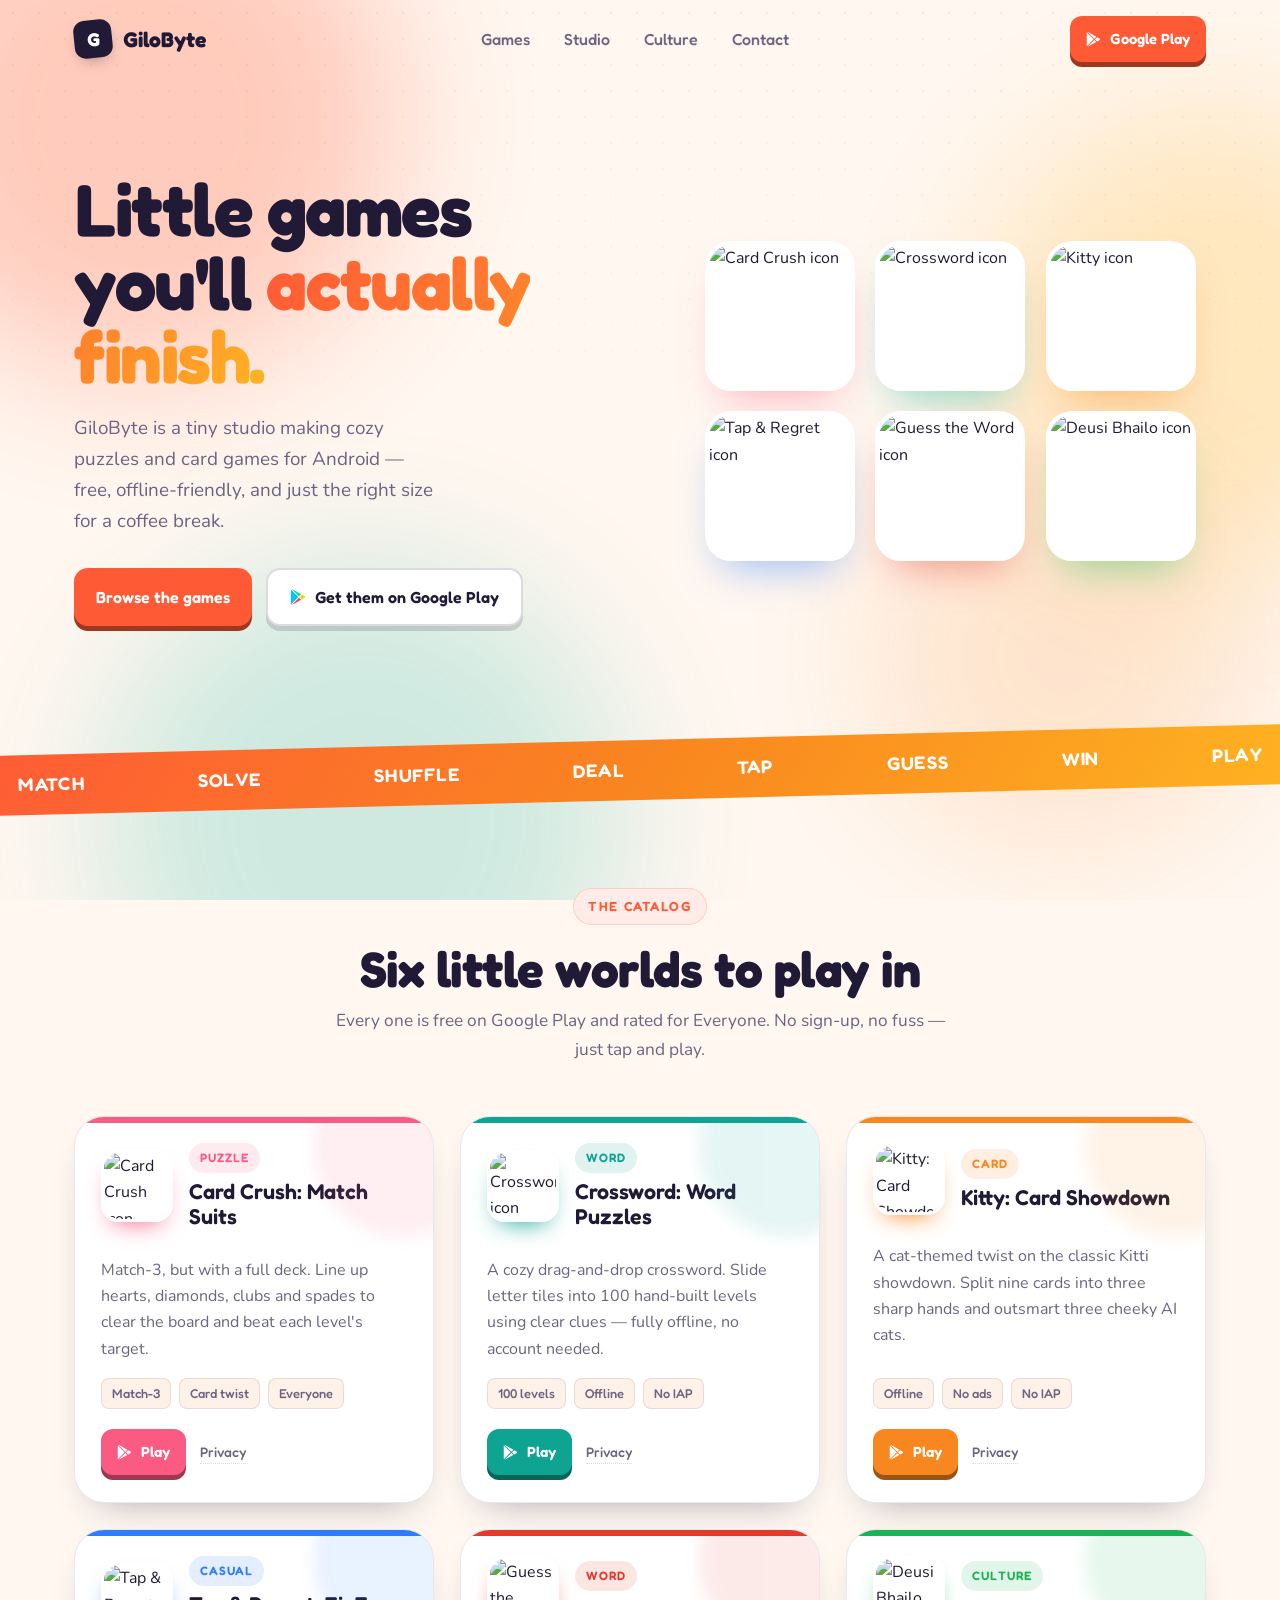
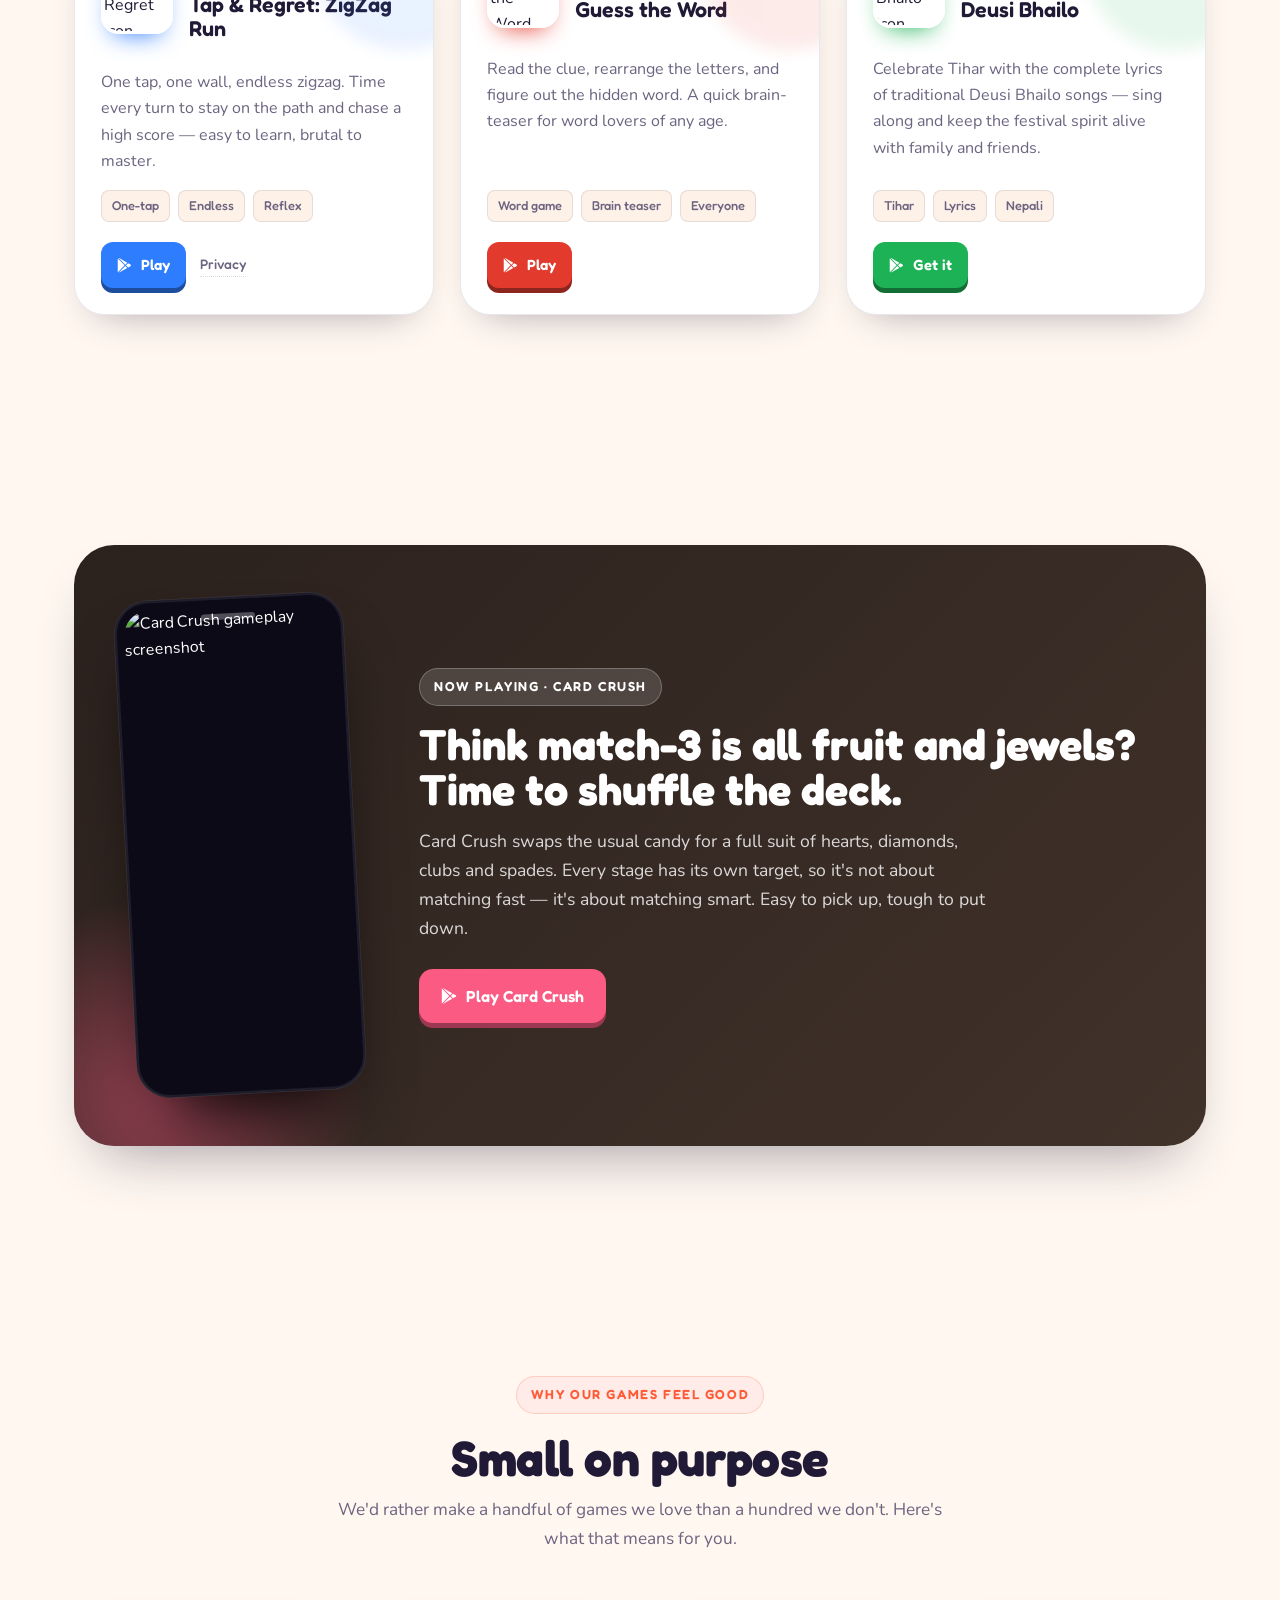
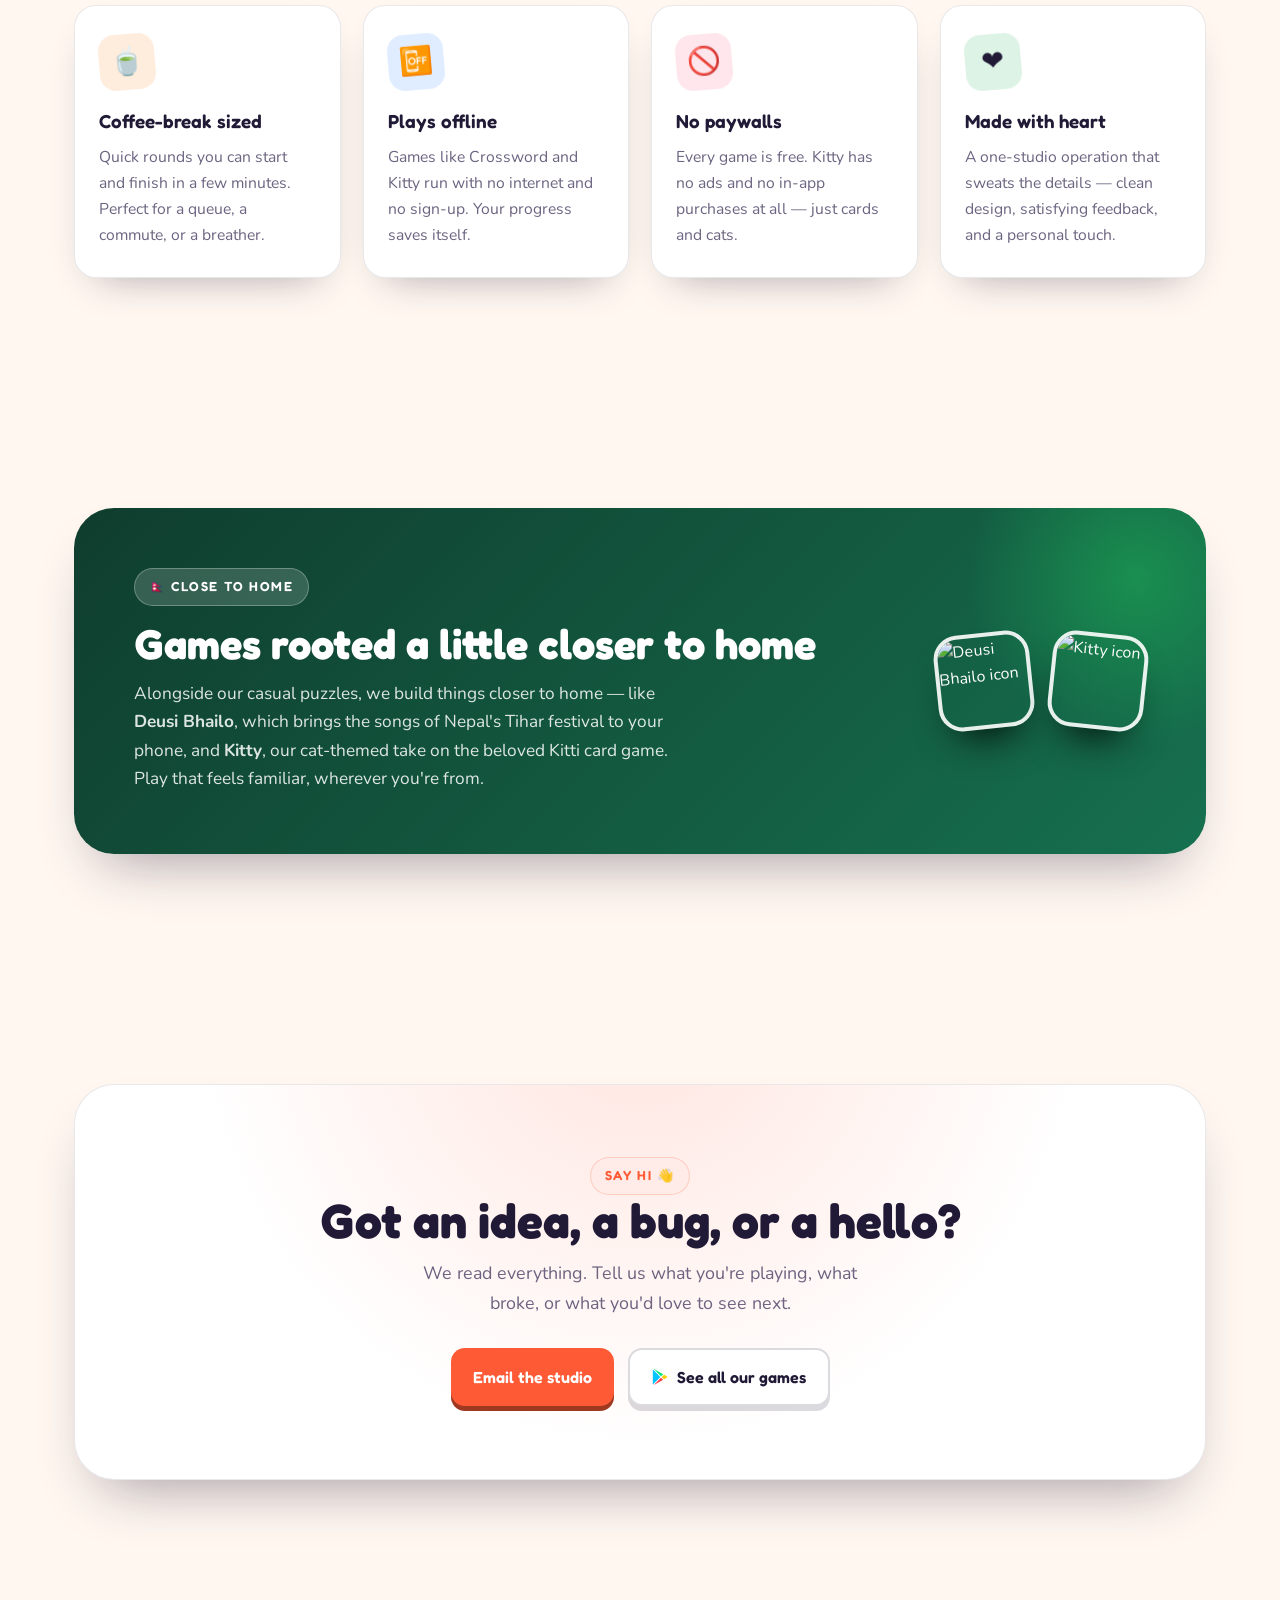
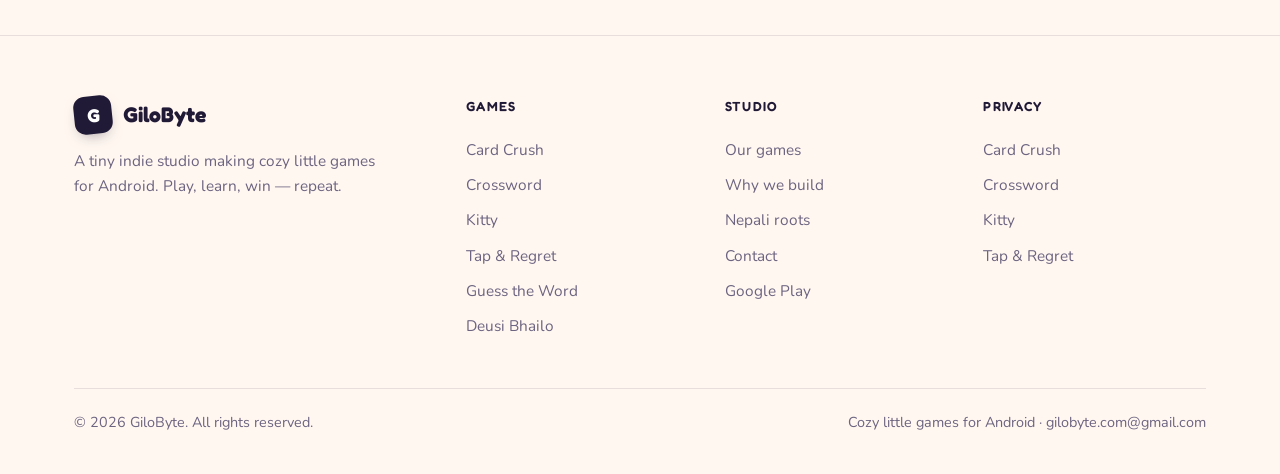
==== commit ccb7689d: "Fix mobile nav, cut page weight, add SEO foundation Mobile navigation was non-functional: styles.css" ====
--- a/index.html
+++ b/index.html
@@ -5,22 +5,115 @@
 <meta name="viewport" content="width=device-width, initial-scale=1.0">
 <title>GiloByte — cozy little games for Android</title>
 <meta name="description" content="GiloByte is a small indie studio making cozy, pick-up-and-play puzzles and card games for Android — free, offline-friendly, and built to fit a coffee break.">
+<link rel="canonical" href="https://gilobyte.com/">
+<meta name="robots" content="index, follow, max-image-preview:large">
 <meta name="theme-color" content="#fff7f0">
-<link rel="icon" href="/images/logo.png">
+
+<!-- Icons / PWA -->
+<link rel="icon" href="/favicon.ico" sizes="32x32">
+<link rel="icon" href="/images/favicon-32.png" type="image/png" sizes="32x32">
+<link rel="apple-touch-icon" href="/images/apple-touch-icon.png">
+<link rel="manifest" href="/site.webmanifest">
+<meta name="apple-mobile-web-app-title" content="GiloByte">
 
 <!-- Open Graph -->
 <meta property="og:type" content="website">
+<meta property="og:site_name" content="GiloByte">
+<meta property="og:locale" content="en_US">
 <meta property="og:title" content="GiloByte — cozy little games for Android">
-<meta property="og:description" content="A small indie studio making cozy puzzles and card games for Android. Free, offline-friendly, made with a little Nepali soul.">
-<meta property="og:image" content="https://gilobyte.com/images/banner.png">
-<meta property="og:url" content="https://gilobyte.com">
+<meta property="og:description" content="A small indie studio making cozy puzzles and card games for Android. Free, offline-friendly, and just the right size for a coffee break.">
+<meta property="og:image" content="https://gilobyte.com/images/banner.jpg">
+<meta property="og:image:width" content="1119">
+<meta property="og:image:height" content="630">
+<meta property="og:image:alt" content="GiloByte — cozy little games for Android">
+<meta property="og:url" content="https://gilobyte.com/">
 <meta name="twitter:card" content="summary_large_image">
 
 <link rel="stylesheet" href="styles.css">
 <link rel="preconnect" href="https://fonts.googleapis.com">
 <link rel="preconnect" href="https://fonts.gstatic.com" crossorigin>
-<link href="https://fonts.googleapis.com/css2?family=Fredoka:wght@400;500;600;700&family=Nunito:wght@400;600;700;800&display=swap" rel="stylesheet">
+<link href="https://fonts.googleapis.com/css2?family=Fredoka:wght@500;600;700&family=Nunito:wght@400;600;700&display=swap" rel="stylesheet">
 <script>document.documentElement.classList.add('js');</script>
+
+<!-- Structured data: studio + the catalogue, so Google can show the games as rich results -->
+<script type="application/ld+json">
+{
+  "@context": "https://schema.org",
+  "@graph": [
+    {
+      "@type": "Organization",
+      "@id": "https://gilobyte.com/#studio",
+      "name": "GiloByte",
+      "url": "https://gilobyte.com/",
+      "logo": "https://gilobyte.com/images/icon-512.png",
+      "email": "gilobyte.com@gmail.com",
+      "description": "A tiny indie studio making cozy puzzles and card games for Android.",
+      "sameAs": ["https://play.google.com/store/apps/developer?id=GiloByte"]
+    },
+    {
+      "@type": "WebSite",
+      "@id": "https://gilobyte.com/#website",
+      "url": "https://gilobyte.com/",
+      "name": "GiloByte",
+      "publisher": { "@id": "https://gilobyte.com/#studio" }
+    },
+    {
+      "@type": "ItemList",
+      "name": "GiloByte games",
+      "itemListElement": [
+        { "@type": "ListItem", "position": 1, "item": {
+          "@type": "MobileApplication", "name": "Card Crush: Match Suits",
+          "applicationCategory": "GameApplication", "applicationSubCategory": "Puzzle",
+          "operatingSystem": "Android", "image": "https://gilobyte.com/images/apps/card-crush.webp",
+          "installUrl": "https://play.google.com/store/apps/details?id=com.gilobyte.cardcrush",
+          "author": { "@id": "https://gilobyte.com/#studio" },
+          "offers": { "@type": "Offer", "price": "0", "priceCurrency": "USD" }
+        }},
+        { "@type": "ListItem", "position": 2, "item": {
+          "@type": "MobileApplication", "name": "Crossword: Word Puzzles",
+          "applicationCategory": "GameApplication", "applicationSubCategory": "Word",
+          "operatingSystem": "Android", "image": "https://gilobyte.com/images/apps/crossword.webp",
+          "installUrl": "https://play.google.com/store/apps/details?id=com.gilobyte.crossword",
+          "author": { "@id": "https://gilobyte.com/#studio" },
+          "offers": { "@type": "Offer", "price": "0", "priceCurrency": "USD" }
+        }},
+        { "@type": "ListItem", "position": 3, "item": {
+          "@type": "MobileApplication", "name": "Kitty: Card Showdown",
+          "applicationCategory": "GameApplication", "applicationSubCategory": "Card",
+          "operatingSystem": "Android", "image": "https://gilobyte.com/images/apps/kitty.webp",
+          "installUrl": "https://play.google.com/store/apps/details?id=com.gilobyte.kitty",
+          "author": { "@id": "https://gilobyte.com/#studio" },
+          "offers": { "@type": "Offer", "price": "0", "priceCurrency": "USD" }
+        }},
+        { "@type": "ListItem", "position": 4, "item": {
+          "@type": "MobileApplication", "name": "Tap & Regret: ZigZag Run",
+          "applicationCategory": "GameApplication", "applicationSubCategory": "Casual",
+          "operatingSystem": "Android", "image": "https://gilobyte.com/images/apps/tap-regret.webp",
+          "installUrl": "https://play.google.com/store/apps/details?id=com.gilobyte.tapregret",
+          "author": { "@id": "https://gilobyte.com/#studio" },
+          "offers": { "@type": "Offer", "price": "0", "priceCurrency": "USD" }
+        }},
+        { "@type": "ListItem", "position": 5, "item": {
+          "@type": "MobileApplication", "name": "Guess the Word",
+          "applicationCategory": "GameApplication", "applicationSubCategory": "Word",
+          "operatingSystem": "Android", "image": "https://gilobyte.com/images/apps/guess-the-word.webp",
+          "installUrl": "https://play.google.com/store/apps/details?id=com.diwashdahal.guesstheword",
+          "author": { "@id": "https://gilobyte.com/#studio" },
+          "offers": { "@type": "Offer", "price": "0", "priceCurrency": "USD" }
+        }},
+        { "@type": "ListItem", "position": 6, "item": {
+          "@type": "MobileApplication", "name": "Deusi Bhailo",
+          "applicationCategory": "ReferenceApplication",
+          "operatingSystem": "Android", "image": "https://gilobyte.com/images/apps/deusi-bhailo.webp",
+          "installUrl": "https://play.google.com/store/apps/details?id=com.deusibhailo",
+          "author": { "@id": "https://gilobyte.com/#studio" },
+          "offers": { "@type": "Offer", "price": "0", "priceCurrency": "USD" }
+        }}
+      ]
+    }
+  ]
+}
+</script>
 </head>
 <body>
 
@@ -50,15 +143,22 @@
       <span class="mark"><span>G</span></span>
       GiloByte
     </a>
-    <nav class="nav-links" aria-label="Primary">
+    <nav class="nav-links" id="nav-menu" aria-label="Primary">
       <a class="lnk" href="#games">Games</a>
       <a class="lnk" href="#studio">Studio</a>
       <a class="lnk" href="#culture">Culture</a>
       <a class="lnk" href="#contact">Contact</a>
+      <a class="btn grad small nav-cta-mobile" href="https://play.google.com/store/apps/developer?id=GiloByte" target="_blank" rel="noopener">
+        <svg class="tri" aria-hidden="true"><use href="#gplay-mono"/></svg> Google Play
+      </a>
     </nav>
     <a class="btn grad small nav-cta" href="https://play.google.com/store/apps/developer?id=GiloByte" target="_blank" rel="noopener">
       <svg class="tri" aria-hidden="true"><use href="#gplay-mono"/></svg> Google Play
     </a>
+    <button class="nav-toggle" id="navToggle" type="button"
+            aria-label="Open menu" aria-expanded="false" aria-controls="nav-menu">
+      <span class="bars" aria-hidden="true"><span></span><span></span><span></span></span>
+    </button>
   </div>
 </header>
 
@@ -81,12 +181,12 @@
 
       <div class="hero-art">
         <div class="pile">
-          <a class="sticker" href="https://play.google.com/store/apps/details?id=com.gilobyte.cardcrush" target="_blank" rel="noopener" aria-label="Card Crush on Google Play" style="--sc:rgba(251,111,146,.55)"><img src="/images/apps/card-crush.png" alt="Card Crush icon" loading="eager" width="150" height="150"></a>
-          <a class="sticker" href="https://play.google.com/store/apps/details?id=com.gilobyte.crossword" target="_blank" rel="noopener" aria-label="Crossword on Google Play" style="--sc:rgba(18,181,165,.5)"><img src="/images/apps/crossword.png" alt="Crossword icon" width="150" height="150"></a>
-          <a class="sticker" href="https://play.google.com/store/apps/details?id=com.gilobyte.kitty" target="_blank" rel="noopener" aria-label="Kitty on Google Play" style="--sc:rgba(249,135,31,.5)"><img src="/images/apps/kitty.png" alt="Kitty icon" width="150" height="150"></a>
-          <a class="sticker" href="https://play.google.com/store/apps/details?id=com.gilobyte.tapregret" target="_blank" rel="noopener" aria-label="Tap & Regret on Google Play" style="--sc:rgba(46,125,255,.5)"><img src="/images/apps/tap-regret.png" alt="Tap & Regret icon" width="150" height="150"></a>
-          <a class="sticker" href="https://play.google.com/store/apps/details?id=com.diwashdahal.guesstheword" target="_blank" rel="noopener" aria-label="Guess the Word on Google Play" style="--sc:rgba(226,59,46,.5)"><img src="/images/apps/guess-the-word.png" alt="Guess the Word icon" width="150" height="150"></a>
-          <a class="sticker" href="https://play.google.com/store/apps/details?id=com.deusibhailo" target="_blank" rel="noopener" aria-label="Deusi Bhailo on Google Play" style="--sc:rgba(34,197,94,.5)"><img src="/images/apps/deusi-bhailo.png" alt="Deusi Bhailo icon" width="150" height="150"></a>
+          <a class="sticker" href="https://play.google.com/store/apps/details?id=com.gilobyte.cardcrush" target="_blank" rel="noopener" aria-label="Card Crush on Google Play" style="--sc:rgba(251,111,146,.55)"><img src="/images/apps/card-crush.webp" alt="Card Crush icon" loading="eager" fetchpriority="high" decoding="async" width="150" height="150"></a>
+          <a class="sticker" href="https://play.google.com/store/apps/details?id=com.gilobyte.crossword" target="_blank" rel="noopener" aria-label="Crossword on Google Play" style="--sc:rgba(18,181,165,.5)"><img src="/images/apps/crossword.webp" alt="Crossword icon" width="150" height="150"></a>
+          <a class="sticker" href="https://play.google.com/store/apps/details?id=com.gilobyte.kitty" target="_blank" rel="noopener" aria-label="Kitty on Google Play" style="--sc:rgba(249,135,31,.5)"><img src="/images/apps/kitty.webp" alt="Kitty icon" width="150" height="150"></a>
+          <a class="sticker" href="https://play.google.com/store/apps/details?id=com.gilobyte.tapregret" target="_blank" rel="noopener" aria-label="Tap & Regret on Google Play" style="--sc:rgba(46,125,255,.5)"><img src="/images/apps/tap-regret.webp" alt="Tap & Regret icon" width="150" height="150"></a>
+          <a class="sticker" href="https://play.google.com/store/apps/details?id=com.diwashdahal.guesstheword" target="_blank" rel="noopener" aria-label="Guess the Word on Google Play" style="--sc:rgba(226,59,46,.5)"><img src="/images/apps/guess-the-word.webp" alt="Guess the Word icon" width="150" height="150"></a>
+          <a class="sticker" href="https://play.google.com/store/apps/details?id=com.deusibhailo" target="_blank" rel="noopener" aria-label="Deusi Bhailo on Google Play" style="--sc:rgba(34,197,94,.5)"><img src="/images/apps/deusi-bhailo.webp" alt="Deusi Bhailo icon" width="150" height="150"></a>
         </div>
       </div>
     </div>
@@ -119,7 +219,7 @@
       <!-- Card Crush -->
       <article class="game reveal" style="--a:var(--c-cardcrush)">
         <div class="game-top">
-          <div class="game-ico"><img src="/images/apps/card-crush.png" alt="Card Crush icon" width="72" height="72"></div>
+          <div class="game-ico"><img src="/images/apps/card-crush.webp" alt="Card Crush icon" loading="lazy" decoding="async" width="72" height="72"></div>
           <div>
             <span class="cat">Puzzle</span>
             <h3>Card Crush: Match Suits</h3>
@@ -138,7 +238,7 @@
       <!-- Crossword -->
       <article class="game reveal" style="--a:var(--c-crossword)">
         <div class="game-top">
-          <div class="game-ico"><img src="/images/apps/crossword.png" alt="Crossword icon" width="72" height="72"></div>
+          <div class="game-ico"><img src="/images/apps/crossword.webp" alt="Crossword icon" loading="lazy" decoding="async" width="72" height="72"></div>
           <div>
             <span class="cat">Word</span>
             <h3>Crossword: Word Puzzles</h3>
@@ -157,7 +257,7 @@
       <!-- Kitty -->
       <article class="game reveal" style="--a:var(--c-kitty)">
         <div class="game-top">
-          <div class="game-ico"><img src="/images/apps/kitty.png" alt="Kitty: Card Showdown icon" width="72" height="72"></div>
+          <div class="game-ico"><img src="/images/apps/kitty.webp" alt="Kitty: Card Showdown icon" loading="lazy" decoding="async" width="72" height="72"></div>
           <div>
             <span class="cat">Card</span>
             <h3>Kitty: Card Showdown</h3>
@@ -176,7 +276,7 @@
       <!-- Tap & Regret -->
       <article class="game reveal" style="--a:var(--c-tapregret)">
         <div class="game-top">
-          <div class="game-ico"><img src="/images/apps/tap-regret.png" alt="Tap & Regret icon" width="72" height="72"></div>
+          <div class="game-ico"><img src="/images/apps/tap-regret.webp" alt="Tap & Regret icon" loading="lazy" decoding="async" width="72" height="72"></div>
           <div>
             <span class="cat">Casual</span>
             <h3>Tap &amp; Regret: ZigZag Run</h3>
@@ -195,7 +295,7 @@
       <!-- Guess the Word -->
       <article class="game reveal" style="--a:var(--c-guessword)">
         <div class="game-top">
-          <div class="game-ico"><img src="/images/apps/guess-the-word.png" alt="Guess the Word icon" width="72" height="72"></div>
+          <div class="game-ico"><img src="/images/apps/guess-the-word.webp" alt="Guess the Word icon" loading="lazy" decoding="async" width="72" height="72"></div>
           <div>
             <span class="cat">Word</span>
             <h3>Guess the Word</h3>
@@ -213,7 +313,7 @@
       <!-- Deusi Bhailo -->
       <article class="game reveal" style="--a:var(--c-deusi)">
         <div class="game-top">
-          <div class="game-ico"><img src="/images/apps/deusi-bhailo.png" alt="Deusi Bhailo icon" width="72" height="72"></div>
+          <div class="game-ico"><img src="/images/apps/deusi-bhailo.webp" alt="Deusi Bhailo icon" loading="lazy" decoding="async" width="72" height="72"></div>
           <div>
             <span class="cat">Culture</span>
             <h3>Deusi Bhailo</h3>
@@ -237,7 +337,7 @@
   <div class="wrap">
     <div class="spot-card reveal">
       <div class="phone">
-        <img src="/images/apps/shot-card-crush.png" alt="Card Crush gameplay screenshot" loading="lazy" width="230" height="498">
+        <img src="/images/apps/shot-card-crush.webp" alt="Card Crush gameplay screenshot" loading="lazy" decoding="async" width="230" height="498">
       </div>
       <div class="spot-body">
         <span class="eyebrow">Now playing · Card Crush</span>
@@ -295,8 +395,8 @@
           <p>Alongside our casual puzzles, we build things closer to home — like <strong>Deusi Bhailo</strong>, which brings the songs of Nepal's Tihar festival to your phone, and <strong>Kitty</strong>, our cat-themed take on the beloved Kitti card game. Play that feels familiar, wherever you're from.</p>
         </div>
         <div class="culture-icos">
-          <img src="/images/apps/deusi-bhailo.png" alt="Deusi Bhailo icon" width="96" height="96">
-          <img src="/images/apps/kitty.png" alt="Kitty icon" width="96" height="96">
+          <img src="/images/apps/deusi-bhailo.webp" alt="Deusi Bhailo icon" loading="lazy" decoding="async" width="96" height="96">
+          <img src="/images/apps/kitty.webp" alt="Kitty icon" loading="lazy" decoding="async" width="96" height="96">
         </div>
       </div>
     </div>
@@ -370,6 +470,43 @@
   var nav = document.getElementById('nav');
   var onScroll = function(){ nav.classList.toggle('scrolled', window.scrollY > 8); };
   onScroll(); window.addEventListener('scroll', onScroll, {passive:true});
+
+  // Mobile nav panel
+  var toggle = document.getElementById('navToggle');
+  var menu = document.getElementById('nav-menu');
+
+  function setMenu(open){
+    nav.classList.toggle('menu-open', open);
+    toggle.setAttribute('aria-expanded', open ? 'true' : 'false');
+    toggle.setAttribute('aria-label', open ? 'Close menu' : 'Open menu');
+  }
+
+  toggle.addEventListener('click', function(){
+    setMenu(!nav.classList.contains('menu-open'));
+  });
+
+  // Tapping a link navigates and closes
+  menu.addEventListener('click', function(e){
+    if(e.target.closest('a')) setMenu(false);
+  });
+
+  // Escape closes and returns focus to the button
+  document.addEventListener('keydown', function(e){
+    if(e.key === 'Escape' && nav.classList.contains('menu-open')){
+      setMenu(false); toggle.focus();
+    }
+  });
+
+  // Tapping outside closes
+  document.addEventListener('click', function(e){
+    if(!nav.classList.contains('menu-open')) return;
+    if(!e.target.closest('#nav-menu') && !e.target.closest('#navToggle')) setMenu(false);
+  });
+
+  // Don't leave a stale open panel behind when rotating to desktop width
+  window.addEventListener('resize', function(){
+    if(window.innerWidth > 620 && nav.classList.contains('menu-open')) setMenu(false);
+  }, {passive:true});
 
   // Scroll reveal
   var reveals = document.querySelectorAll('.reveal');
@@ -385,5 +522,42 @@
   }
 </script>
 
+<!-- ==========================================================================
+     Analytics — OFF until you fill in an ID.
+
+     Right now the site has no measurement at all, so there's no way to know
+     whether the domain gets traffic or which game people click. Put your GA4
+     measurement ID below (looks like 'G-XXXXXXXXXX') and this switches on.
+     Left blank, it does nothing and loads nothing.
+
+     Cookieless alternative, if you'd rather skip a consent banner:
+     Cloudflare Web Analytics — one script tag, free, no cookies.
+     ========================================================================== -->
+<script>
+  var GA_MEASUREMENT_ID = ''; // ← paste your G-XXXXXXXXXX here
+
+  if (GA_MEASUREMENT_ID) {
+    var s = document.createElement('script');
+    s.async = true;
+    s.src = 'https://www.googletagmanager.com/gtag/js?id=' + GA_MEASUREMENT_ID;
+    document.head.appendChild(s);
+
+    window.dataLayer = window.dataLayer || [];
+    function gtag(){ dataLayer.push(arguments); }
+    gtag('js', new Date());
+    gtag('config', GA_MEASUREMENT_ID);
+
+    // Which game are people actually tapping through to?
+    document.querySelectorAll('a[href*="play.google.com"]').forEach(function(a){
+      a.addEventListener('click', function(){
+        gtag('event', 'play_store_click', {
+          link_url: a.href,
+          game: (a.getAttribute('aria-label') || a.textContent || '').trim()
+        });
+      });
+    });
+  }
+</script>
+
 </body>
 </html>
--- a/styles.css
+++ b/styles.css
@@ -162,6 +162,29 @@
 }
 .nav-links a.lnk:hover{color:var(--ink);background:color-mix(in srgb,var(--brand) 8%,transparent)}
 .nav-cta{margin-left:6px}
+
+/* Hamburger — hidden on desktop, becomes the only nav affordance on phones */
+.nav-toggle{
+  display:none;
+  width:44px;height:44px;flex:none;
+  place-items:center;
+  border:1px solid var(--line-2);border-radius:12px;
+  background:color-mix(in srgb,var(--card) 70%,transparent);
+  cursor:pointer;transition:background .18s,border-color .18s;
+}
+.nav-toggle:hover{background:var(--card);border-color:var(--brand)}
+.nav-toggle .bars{display:grid;gap:5px;width:20px}
+.nav-toggle .bars span{
+  display:block;height:2.5px;border-radius:99px;background:var(--ink);
+  transition:transform .22s ease,opacity .18s ease;
+}
+/* → X when open */
+.nav.menu-open .nav-toggle .bars span:nth-child(1){transform:translateY(7.5px) rotate(45deg)}
+.nav.menu-open .nav-toggle .bars span:nth-child(2){opacity:0}
+.nav.menu-open .nav-toggle .bars span:nth-child(3){transform:translateY(-7.5px) rotate(-45deg)}
+
+/* The in-panel Play button, only used on very narrow phones */
+.nav-cta-mobile{display:none}
 
 /* ==========================================================================
    Hero
@@ -421,8 +444,27 @@
   .foot-brand{grid-column:1 / -1}
 }
 @media(max-width:620px){
-  .nav-links{display:none}
-  .nav .inner{padding:12px 16px}
+  /* Phone nav: the links collapse into a toggleable panel.
+     (Previously these were simply display:none, leaving phones with no nav.) */
+  .nav-toggle{display:grid}
+  .nav-links{
+    position:absolute;top:100%;left:12px;right:12px;
+    flex-direction:column;align-items:stretch;gap:4px;
+    padding:10px;
+    background:var(--card);
+    border:1px solid var(--line);border-radius:var(--r-md);
+    box-shadow:var(--shadow-lift);
+    opacity:0;visibility:hidden;transform:translateY(-10px);
+    transition:opacity .2s ease,transform .2s ease,visibility .2s;
+  }
+  .nav.menu-open .nav-links{opacity:1;visibility:visible;transform:translateY(0)}
+  .nav-links a.lnk{
+    padding:13px 14px;font-size:1.02rem;font-weight:600;color:var(--ink);
+    border-radius:12px;
+  }
+  .nav-links a.lnk + a.lnk{border-top:1px solid var(--line)}
+  .nav-cta-mobile{margin-top:8px;width:100%}
+  .nav .inner{padding:12px 16px;gap:10px}
   .nav-cta{font-size:.86rem;padding:9px 13px}
   .brand{font-size:1.2rem}
   .hero-actions .btn,.contact-actions .btn{flex:1 1 auto}
@@ -433,6 +475,19 @@
   .ribbon .track span{font-size:1rem}
 }
 
+/* Small phones: the header Play button would crowd out the brand, so it
+   moves into the nav panel instead of being dropped. */
+@media(max-width:430px){
+  .nav-cta{display:none}
+  .nav-cta-mobile{display:inline-flex}
+}
+
+/* Give the header a solid backdrop while the panel is open, even at scroll 0 */
+.nav.menu-open{
+  background:color-mix(in srgb,var(--bg) 92%,transparent);
+  backdrop-filter:blur(14px) saturate(1.2);
+}
+
 /* ==========================================================================
    Motion / accessibility
    ========================================================================== */
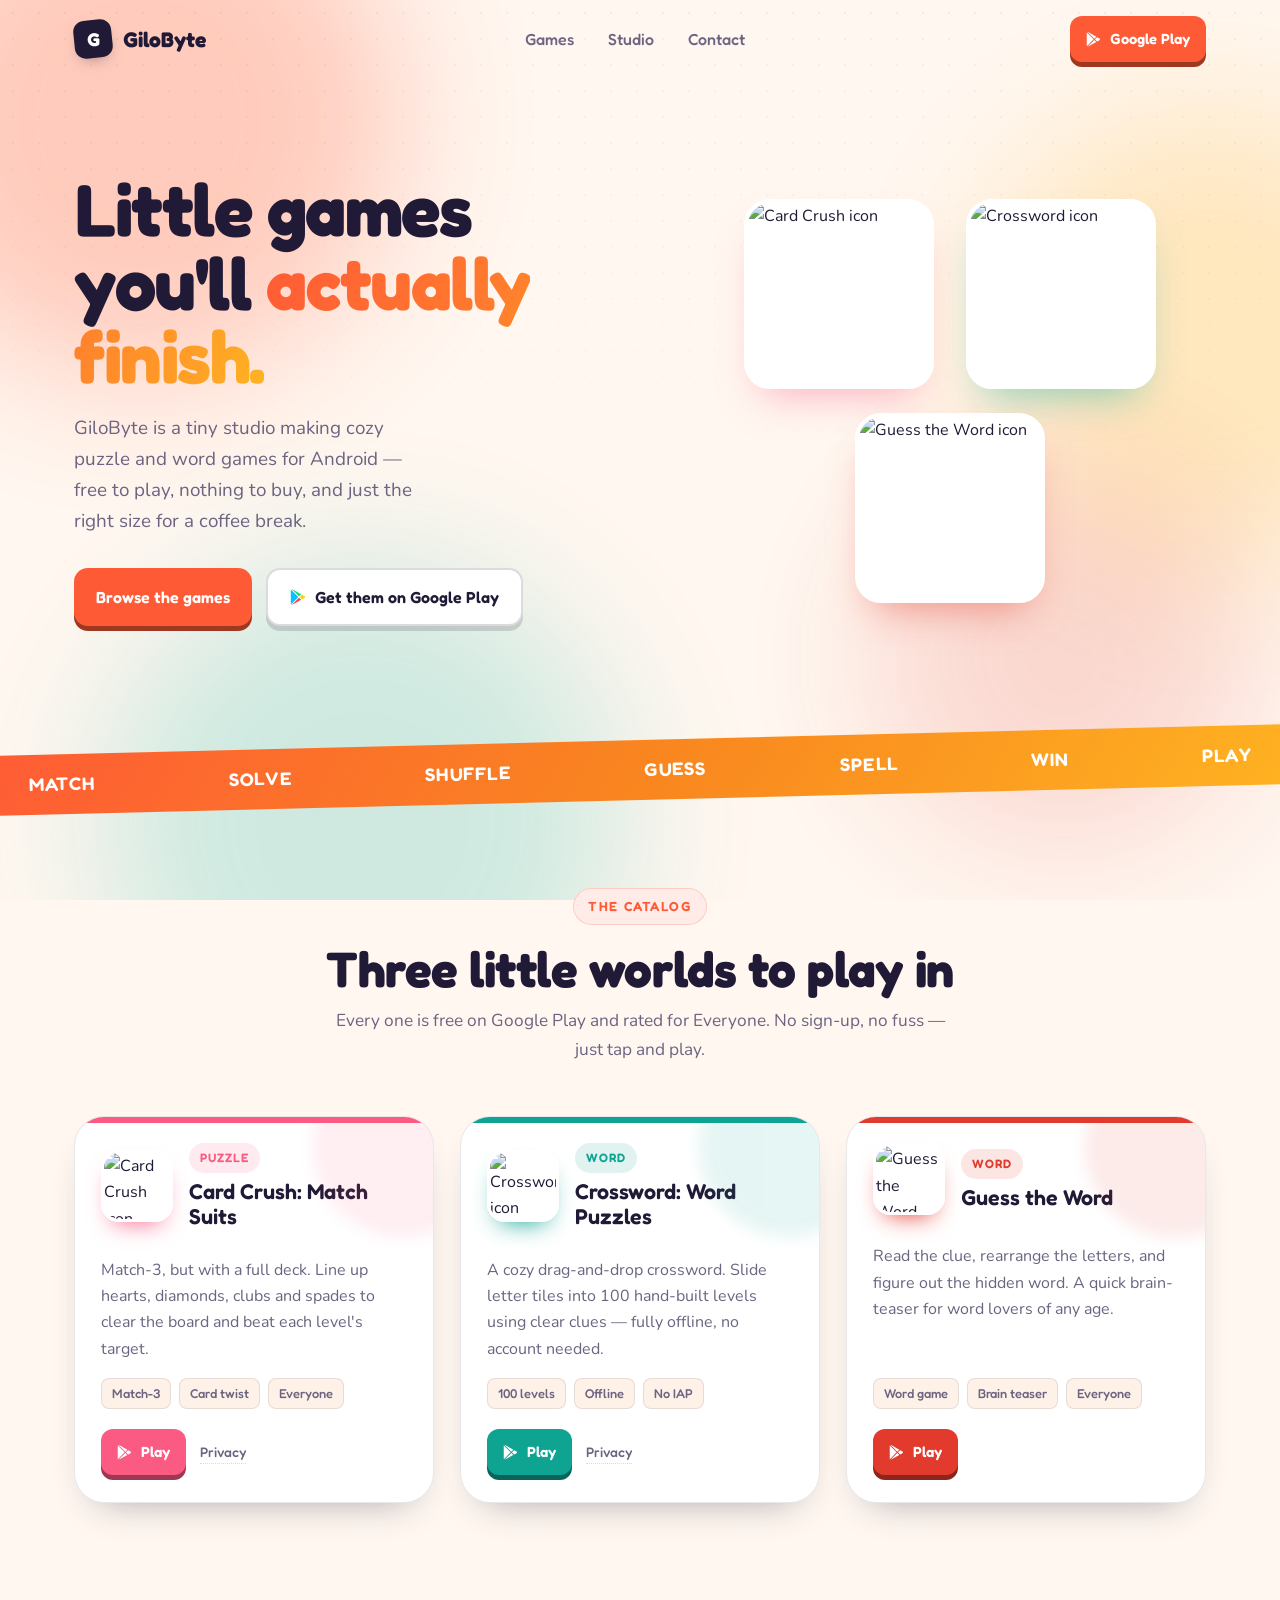
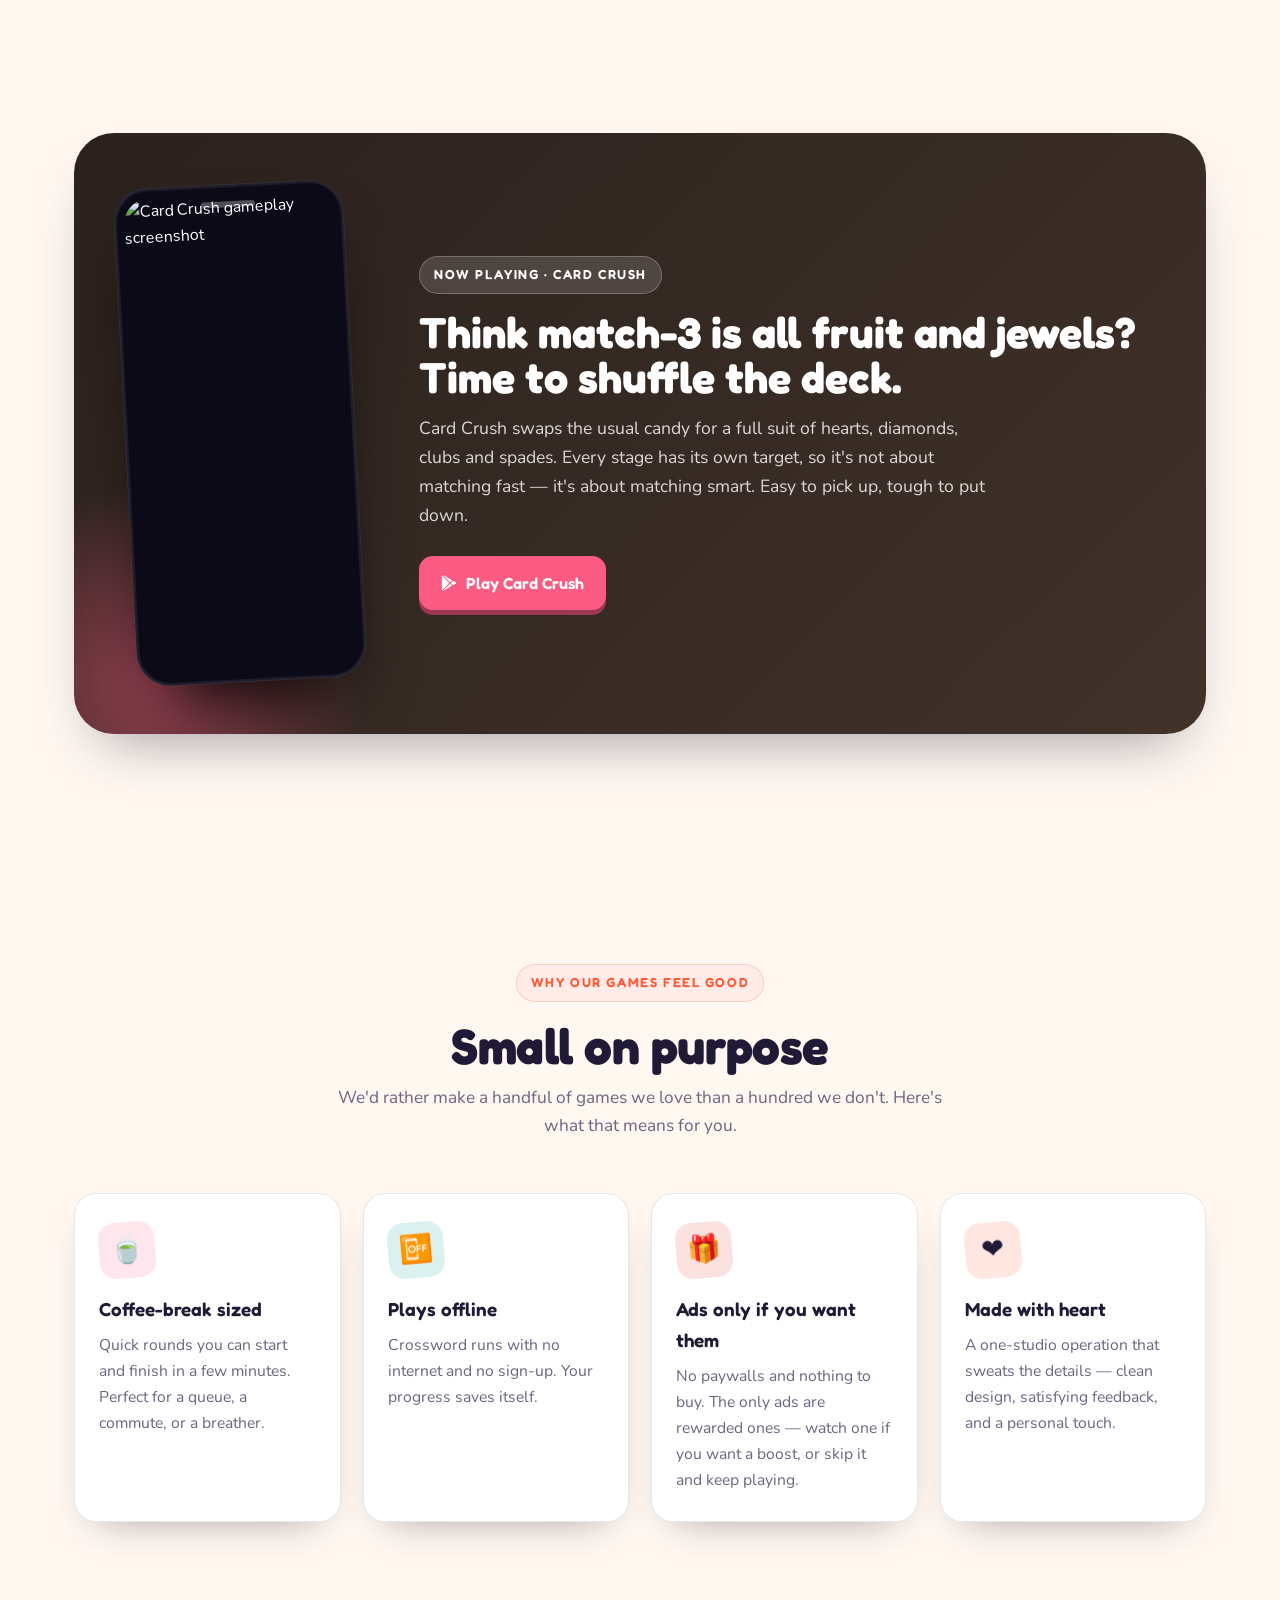
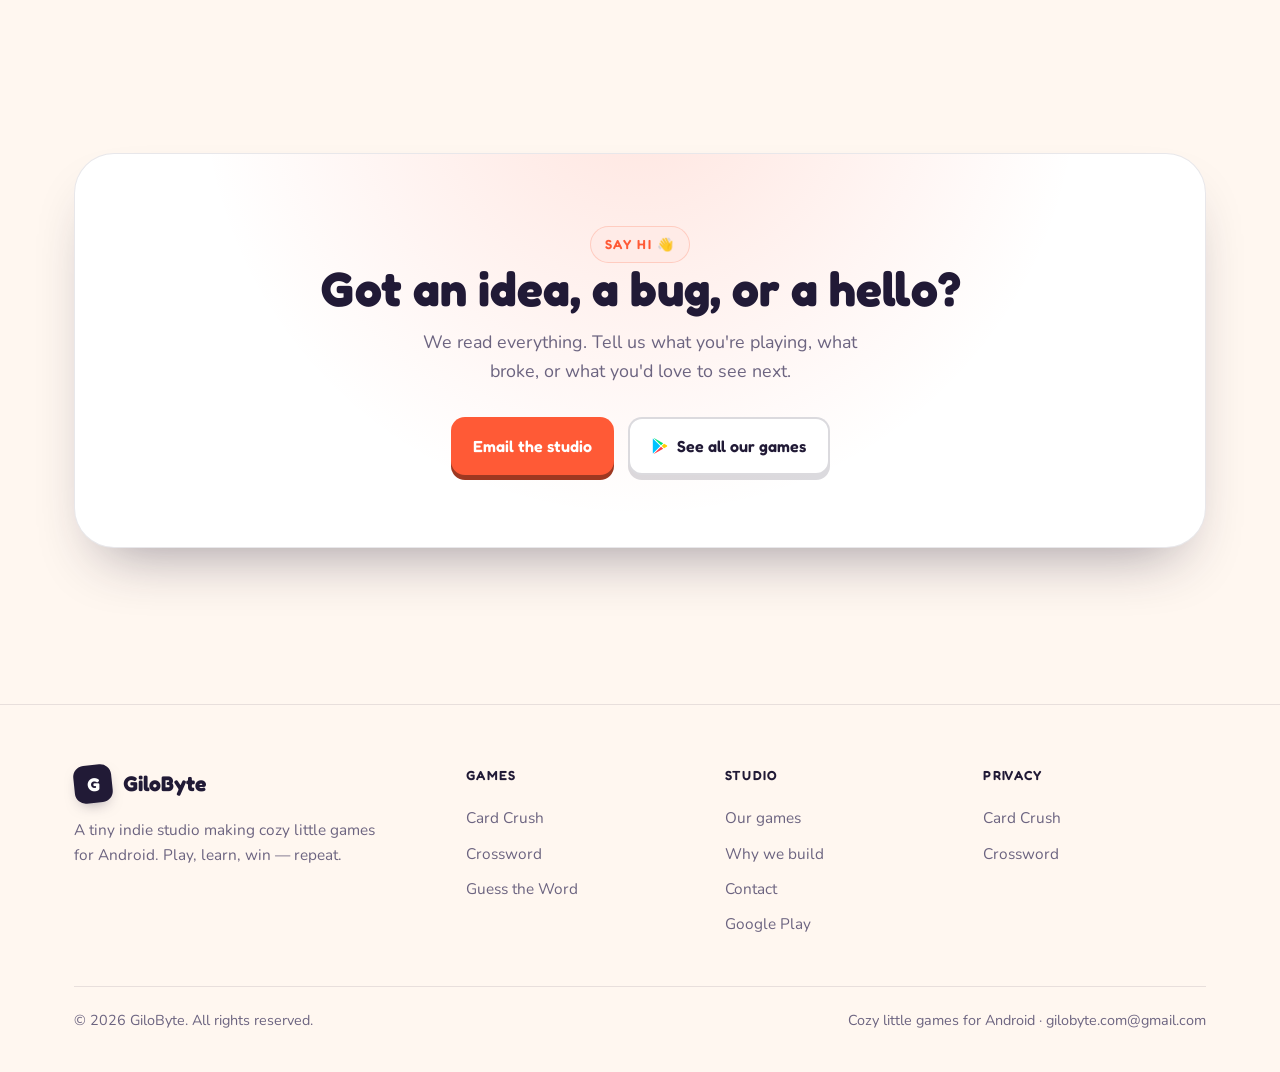
==== commit 58ed96a6: "Remove delisted games; catalogue down to 3 live titles Kitty, Tap & Regret and Deusi Bhailo are unli" ====
--- a/index.html
+++ b/index.html
@@ -4,7 +4,7 @@
 <meta charset="UTF-8">
 <meta name="viewport" content="width=device-width, initial-scale=1.0">
 <title>GiloByte — cozy little games for Android</title>
-<meta name="description" content="GiloByte is a small indie studio making cozy, pick-up-and-play puzzles and card games for Android — free, offline-friendly, and built to fit a coffee break.">
+<meta name="description" content="GiloByte is a small indie studio making cozy, pick-up-and-play puzzle and word games for Android — free to play, nothing to buy, and built to fit a coffee break.">
 <link rel="canonical" href="https://gilobyte.com/">
 <meta name="robots" content="index, follow, max-image-preview:large">
 <meta name="theme-color" content="#fff7f0">
@@ -21,7 +21,7 @@
 <meta property="og:site_name" content="GiloByte">
 <meta property="og:locale" content="en_US">
 <meta property="og:title" content="GiloByte — cozy little games for Android">
-<meta property="og:description" content="A small indie studio making cozy puzzles and card games for Android. Free, offline-friendly, and just the right size for a coffee break.">
+<meta property="og:description" content="A small indie studio making cozy puzzle and word games for Android. Free to play, nothing to buy, and just the right size for a coffee break.">
 <meta property="og:image" content="https://gilobyte.com/images/banner.jpg">
 <meta property="og:image:width" content="1119">
 <meta property="og:image:height" content="630">
@@ -47,68 +47,87 @@
       "url": "https://gilobyte.com/",
       "logo": "https://gilobyte.com/images/icon-512.png",
       "email": "gilobyte.com@gmail.com",
-      "description": "A tiny indie studio making cozy puzzles and card games for Android.",
-      "sameAs": ["https://play.google.com/store/apps/developer?id=GiloByte"]
+      "description": "A tiny indie studio making cozy puzzle and word games for Android.",
+      "sameAs": [
+        "https://play.google.com/store/apps/developer?id=GiloByte"
+      ]
     },
     {
       "@type": "WebSite",
       "@id": "https://gilobyte.com/#website",
       "url": "https://gilobyte.com/",
       "name": "GiloByte",
-      "publisher": { "@id": "https://gilobyte.com/#studio" }
+      "publisher": {
+        "@id": "https://gilobyte.com/#studio"
+      }
     },
     {
       "@type": "ItemList",
       "name": "GiloByte games",
       "itemListElement": [
-        { "@type": "ListItem", "position": 1, "item": {
-          "@type": "MobileApplication", "name": "Card Crush: Match Suits",
-          "applicationCategory": "GameApplication", "applicationSubCategory": "Puzzle",
-          "operatingSystem": "Android", "image": "https://gilobyte.com/images/apps/card-crush.webp",
-          "installUrl": "https://play.google.com/store/apps/details?id=com.gilobyte.cardcrush",
-          "author": { "@id": "https://gilobyte.com/#studio" },
-          "offers": { "@type": "Offer", "price": "0", "priceCurrency": "USD" }
-        }},
-        { "@type": "ListItem", "position": 2, "item": {
-          "@type": "MobileApplication", "name": "Crossword: Word Puzzles",
-          "applicationCategory": "GameApplication", "applicationSubCategory": "Word",
-          "operatingSystem": "Android", "image": "https://gilobyte.com/images/apps/crossword.webp",
-          "installUrl": "https://play.google.com/store/apps/details?id=com.gilobyte.crossword",
-          "author": { "@id": "https://gilobyte.com/#studio" },
-          "offers": { "@type": "Offer", "price": "0", "priceCurrency": "USD" }
-        }},
-        { "@type": "ListItem", "position": 3, "item": {
-          "@type": "MobileApplication", "name": "Kitty: Card Showdown",
-          "applicationCategory": "GameApplication", "applicationSubCategory": "Card",
-          "operatingSystem": "Android", "image": "https://gilobyte.com/images/apps/kitty.webp",
-          "installUrl": "https://play.google.com/store/apps/details?id=com.gilobyte.kitty",
-          "author": { "@id": "https://gilobyte.com/#studio" },
-          "offers": { "@type": "Offer", "price": "0", "priceCurrency": "USD" }
-        }},
-        { "@type": "ListItem", "position": 4, "item": {
-          "@type": "MobileApplication", "name": "Tap & Regret: ZigZag Run",
-          "applicationCategory": "GameApplication", "applicationSubCategory": "Casual",
-          "operatingSystem": "Android", "image": "https://gilobyte.com/images/apps/tap-regret.webp",
-          "installUrl": "https://play.google.com/store/apps/details?id=com.gilobyte.tapregret",
-          "author": { "@id": "https://gilobyte.com/#studio" },
-          "offers": { "@type": "Offer", "price": "0", "priceCurrency": "USD" }
-        }},
-        { "@type": "ListItem", "position": 5, "item": {
-          "@type": "MobileApplication", "name": "Guess the Word",
-          "applicationCategory": "GameApplication", "applicationSubCategory": "Word",
-          "operatingSystem": "Android", "image": "https://gilobyte.com/images/apps/guess-the-word.webp",
-          "installUrl": "https://play.google.com/store/apps/details?id=com.diwashdahal.guesstheword",
-          "author": { "@id": "https://gilobyte.com/#studio" },
-          "offers": { "@type": "Offer", "price": "0", "priceCurrency": "USD" }
-        }},
-        { "@type": "ListItem", "position": 6, "item": {
-          "@type": "MobileApplication", "name": "Deusi Bhailo",
-          "applicationCategory": "ReferenceApplication",
-          "operatingSystem": "Android", "image": "https://gilobyte.com/images/apps/deusi-bhailo.webp",
-          "installUrl": "https://play.google.com/store/apps/details?id=com.deusibhailo",
-          "author": { "@id": "https://gilobyte.com/#studio" },
-          "offers": { "@type": "Offer", "price": "0", "priceCurrency": "USD" }
-        }}
+        {
+          "@type": "ListItem",
+          "position": 1,
+          "item": {
+            "@type": "MobileApplication",
+            "name": "Card Crush: Match Suits",
+            "applicationCategory": "GameApplication",
+            "applicationSubCategory": "Puzzle",
+            "operatingSystem": "Android",
+            "image": "https://gilobyte.com/images/apps/card-crush.webp",
+            "installUrl": "https://play.google.com/store/apps/details?id=com.gilobyte.cardcrush",
+            "author": {
+              "@id": "https://gilobyte.com/#studio"
+            },
+            "offers": {
+              "@type": "Offer",
+              "price": "0",
+              "priceCurrency": "USD"
+            }
+          }
+        },
+        {
+          "@type": "ListItem",
+          "position": 2,
+          "item": {
+            "@type": "MobileApplication",
+            "name": "Crossword: Word Puzzles",
+            "applicationCategory": "GameApplication",
+            "applicationSubCategory": "Word",
+            "operatingSystem": "Android",
+            "image": "https://gilobyte.com/images/apps/crossword.webp",
+            "installUrl": "https://play.google.com/store/apps/details?id=com.gilobyte.crossword",
+            "author": {
+              "@id": "https://gilobyte.com/#studio"
+            },
+            "offers": {
+              "@type": "Offer",
+              "price": "0",
+              "priceCurrency": "USD"
+            }
+          }
+        },
+        {
+          "@type": "ListItem",
+          "position": 3,
+          "item": {
+            "@type": "MobileApplication",
+            "name": "Guess the Word",
+            "applicationCategory": "GameApplication",
+            "applicationSubCategory": "Word",
+            "operatingSystem": "Android",
+            "image": "https://gilobyte.com/images/apps/guess-the-word.webp",
+            "installUrl": "https://play.google.com/store/apps/details?id=com.diwashdahal.guesstheword",
+            "author": {
+              "@id": "https://gilobyte.com/#studio"
+            },
+            "offers": {
+              "@type": "Offer",
+              "price": "0",
+              "priceCurrency": "USD"
+            }
+          }
+        }
       ]
     }
   ]
@@ -146,7 +165,6 @@
     <nav class="nav-links" id="nav-menu" aria-label="Primary">
       <a class="lnk" href="#games">Games</a>
       <a class="lnk" href="#studio">Studio</a>
-      <a class="lnk" href="#culture">Culture</a>
       <a class="lnk" href="#contact">Contact</a>
       <a class="btn grad small nav-cta-mobile" href="https://play.google.com/store/apps/developer?id=GiloByte" target="_blank" rel="noopener">
         <svg class="tri" aria-hidden="true"><use href="#gplay-mono"/></svg> Google Play
@@ -170,7 +188,7 @@
     <div class="grid">
       <div class="hero-copy">
         <h1>Little games you'll <span class="pop">actually finish.</span></h1>
-        <p class="lede">GiloByte is a tiny studio making cozy puzzles and card games for Android — free, offline-friendly, and just the right size for a coffee break.</p>
+        <p class="lede">GiloByte is a tiny studio making cozy puzzle and word games for Android — free to play, nothing to buy, and just the right size for a coffee break.</p>
         <div class="hero-actions">
           <a class="btn grad" href="#games">Browse the games</a>
           <a class="btn ghost" href="https://play.google.com/store/apps/developer?id=GiloByte" target="_blank" rel="noopener">
@@ -183,10 +201,7 @@
         <div class="pile">
           <a class="sticker" href="https://play.google.com/store/apps/details?id=com.gilobyte.cardcrush" target="_blank" rel="noopener" aria-label="Card Crush on Google Play" style="--sc:rgba(251,111,146,.55)"><img src="/images/apps/card-crush.webp" alt="Card Crush icon" loading="eager" fetchpriority="high" decoding="async" width="150" height="150"></a>
           <a class="sticker" href="https://play.google.com/store/apps/details?id=com.gilobyte.crossword" target="_blank" rel="noopener" aria-label="Crossword on Google Play" style="--sc:rgba(18,181,165,.5)"><img src="/images/apps/crossword.webp" alt="Crossword icon" width="150" height="150"></a>
-          <a class="sticker" href="https://play.google.com/store/apps/details?id=com.gilobyte.kitty" target="_blank" rel="noopener" aria-label="Kitty on Google Play" style="--sc:rgba(249,135,31,.5)"><img src="/images/apps/kitty.webp" alt="Kitty icon" width="150" height="150"></a>
-          <a class="sticker" href="https://play.google.com/store/apps/details?id=com.gilobyte.tapregret" target="_blank" rel="noopener" aria-label="Tap & Regret on Google Play" style="--sc:rgba(46,125,255,.5)"><img src="/images/apps/tap-regret.webp" alt="Tap & Regret icon" width="150" height="150"></a>
           <a class="sticker" href="https://play.google.com/store/apps/details?id=com.diwashdahal.guesstheword" target="_blank" rel="noopener" aria-label="Guess the Word on Google Play" style="--sc:rgba(226,59,46,.5)"><img src="/images/apps/guess-the-word.webp" alt="Guess the Word icon" width="150" height="150"></a>
-          <a class="sticker" href="https://play.google.com/store/apps/details?id=com.deusibhailo" target="_blank" rel="noopener" aria-label="Deusi Bhailo on Google Play" style="--sc:rgba(34,197,94,.5)"><img src="/images/apps/deusi-bhailo.webp" alt="Deusi Bhailo icon" width="150" height="150"></a>
         </div>
       </div>
     </div>
@@ -197,10 +212,10 @@
 <div class="ribbon" aria-hidden="true">
   <div class="track">
     <div class="mq">
-      <span>MATCH</span><span>SOLVE</span><span>SHUFFLE</span><span>DEAL</span><span>TAP</span><span>GUESS</span><span>WIN</span><span>PLAY</span>
+      <span>MATCH</span><span>SOLVE</span><span>SHUFFLE</span><span>GUESS</span><span>SPELL</span><span>WIN</span><span>PLAY</span>
     </div>
     <div class="mq">
-      <span>MATCH</span><span>SOLVE</span><span>SHUFFLE</span><span>DEAL</span><span>TAP</span><span>GUESS</span><span>WIN</span><span>PLAY</span>
+      <span>MATCH</span><span>SOLVE</span><span>SHUFFLE</span><span>GUESS</span><span>SPELL</span><span>WIN</span><span>PLAY</span>
     </div>
   </div>
 </div>
@@ -210,7 +225,7 @@
   <div class="wrap">
     <div class="section-head center reveal">
       <span class="eyebrow">The catalog</span>
-      <h2 class="title">Six little worlds to play in</h2>
+      <h2 class="title">Three little worlds to play in</h2>
       <p>Every one is free on Google Play and rated for Everyone. No sign-up, no fuss — just tap and play.</p>
     </div>
 
@@ -254,43 +269,7 @@
         </div>
       </article>
 
-      <!-- Kitty -->
-      <article class="game reveal" style="--a:var(--c-kitty)">
-        <div class="game-top">
-          <div class="game-ico"><img src="/images/apps/kitty.webp" alt="Kitty: Card Showdown icon" loading="lazy" decoding="async" width="72" height="72"></div>
-          <div>
-            <span class="cat">Card</span>
-            <h3>Kitty: Card Showdown</h3>
-          </div>
-        </div>
-        <p>A cat-themed twist on the classic Kitti showdown. Split nine cards into three sharp hands and outsmart three cheeky AI cats.</p>
-        <div class="tags"><span class="tag">Offline</span><span class="tag">No ads</span><span class="tag">No IAP</span></div>
-        <div class="game-foot">
-          <a class="btn small" href="https://play.google.com/store/apps/details?id=com.gilobyte.kitty" target="_blank" rel="noopener">
-            <svg class="tri" aria-hidden="true"><use href="#gplay-mono"/></svg> Play
-          </a>
-          <a class="privacy-link" href="KITTY_PRIVACY_POLICY.html">Privacy</a>
-        </div>
-      </article>
-
-      <!-- Tap & Regret -->
-      <article class="game reveal" style="--a:var(--c-tapregret)">
-        <div class="game-top">
-          <div class="game-ico"><img src="/images/apps/tap-regret.webp" alt="Tap & Regret icon" loading="lazy" decoding="async" width="72" height="72"></div>
-          <div>
-            <span class="cat">Casual</span>
-            <h3>Tap &amp; Regret: ZigZag Run</h3>
-          </div>
-        </div>
-        <p>One tap, one wall, endless zigzag. Time every turn to stay on the path and chase a high score — easy to learn, brutal to master.</p>
-        <div class="tags"><span class="tag">One-tap</span><span class="tag">Endless</span><span class="tag">Reflex</span></div>
-        <div class="game-foot">
-          <a class="btn small" href="https://play.google.com/store/apps/details?id=com.gilobyte.tapregret" target="_blank" rel="noopener">
-            <svg class="tri" aria-hidden="true"><use href="#gplay-mono"/></svg> Play
-          </a>
-          <a class="privacy-link" href="TAP_REGRET_PRIVACY_POLICY.html">Privacy</a>
-        </div>
-      </article>
+
 
       <!-- Guess the Word -->
       <article class="game reveal" style="--a:var(--c-guessword)">
@@ -310,23 +289,6 @@
         </div>
       </article>
 
-      <!-- Deusi Bhailo -->
-      <article class="game reveal" style="--a:var(--c-deusi)">
-        <div class="game-top">
-          <div class="game-ico"><img src="/images/apps/deusi-bhailo.webp" alt="Deusi Bhailo icon" loading="lazy" decoding="async" width="72" height="72"></div>
-          <div>
-            <span class="cat">Culture</span>
-            <h3>Deusi Bhailo</h3>
-          </div>
-        </div>
-        <p>Celebrate Tihar with the complete lyrics of traditional Deusi Bhailo songs — sing along and keep the festival spirit alive with family and friends.</p>
-        <div class="tags"><span class="tag">Tihar</span><span class="tag">Lyrics</span><span class="tag">Nepali</span></div>
-        <div class="game-foot">
-          <a class="btn small" href="https://play.google.com/store/apps/details?id=com.deusibhailo" target="_blank" rel="noopener">
-            <svg class="tri" aria-hidden="true"><use href="#gplay-mono"/></svg> Get it
-          </a>
-        </div>
-      </article>
 
     </div>
   </div>
@@ -360,22 +322,22 @@
       <p>We'd rather make a handful of games we love than a hundred we don't. Here's what that means for you.</p>
     </div>
     <div class="values-grid">
-      <div class="value reveal" style="--vc:var(--c-kitty)">
+      <div class="value reveal" style="--vc:var(--c-cardcrush)">
         <div class="ic">🍵</div>
         <h3>Coffee-break sized</h3>
         <p>Quick rounds you can start and finish in a few minutes. Perfect for a queue, a commute, or a breather.</p>
       </div>
-      <div class="value reveal" style="--vc:var(--c-tapregret)">
+      <div class="value reveal" style="--vc:var(--c-crossword)">
         <div class="ic">📴</div>
         <h3>Plays offline</h3>
-        <p>Games like Crossword and Kitty run with no internet and no sign-up. Your progress saves itself.</p>
-      </div>
-      <div class="value reveal" style="--vc:var(--c-cardcrush)">
-        <div class="ic">🚫</div>
-        <h3>No paywalls</h3>
-        <p>Every game is free. Kitty has no ads and no in-app purchases at all — just cards and cats.</p>
-      </div>
-      <div class="value reveal" style="--vc:var(--c-deusi)">
+        <p>Crossword runs with no internet and no sign-up. Your progress saves itself.</p>
+      </div>
+      <div class="value reveal" style="--vc:var(--c-guessword)">
+        <div class="ic">🎁</div>
+        <h3>Ads only if you want them</h3>
+        <p>No paywalls and nothing to buy. The only ads are rewarded ones — watch one if you want a boost, or skip it and keep playing.</p>
+      </div>
+      <div class="value reveal" style="--vc:var(--brand)">
         <div class="ic">❤️</div>
         <h3>Made with heart</h3>
         <p>A one-studio operation that sweats the details — clean design, satisfying feedback, and a personal touch.</p>
@@ -384,24 +346,6 @@
   </div>
 </section>
 
-<!-- CULTURE -->
-<section id="culture">
-  <div class="wrap">
-    <div class="culture reveal">
-      <div class="inner">
-        <div>
-          <span class="eyebrow">🇳🇵 Close to home</span>
-          <h2>Games rooted a little closer to home</h2>
-          <p>Alongside our casual puzzles, we build things closer to home — like <strong>Deusi Bhailo</strong>, which brings the songs of Nepal's Tihar festival to your phone, and <strong>Kitty</strong>, our cat-themed take on the beloved Kitti card game. Play that feels familiar, wherever you're from.</p>
-        </div>
-        <div class="culture-icos">
-          <img src="/images/apps/deusi-bhailo.webp" alt="Deusi Bhailo icon" loading="lazy" decoding="async" width="96" height="96">
-          <img src="/images/apps/kitty.webp" alt="Kitty icon" loading="lazy" decoding="async" width="96" height="96">
-        </div>
-      </div>
-    </div>
-  </div>
-</section>
 
 <!-- CONTACT -->
 <section id="contact">
@@ -434,16 +378,12 @@
         <h4>Games</h4>
         <a href="https://play.google.com/store/apps/details?id=com.gilobyte.cardcrush" target="_blank" rel="noopener">Card Crush</a>
         <a href="https://play.google.com/store/apps/details?id=com.gilobyte.crossword" target="_blank" rel="noopener">Crossword</a>
-        <a href="https://play.google.com/store/apps/details?id=com.gilobyte.kitty" target="_blank" rel="noopener">Kitty</a>
-        <a href="https://play.google.com/store/apps/details?id=com.gilobyte.tapregret" target="_blank" rel="noopener">Tap &amp; Regret</a>
         <a href="https://play.google.com/store/apps/details?id=com.diwashdahal.guesstheword" target="_blank" rel="noopener">Guess the Word</a>
-        <a href="https://play.google.com/store/apps/details?id=com.deusibhailo" target="_blank" rel="noopener">Deusi Bhailo</a>
       </div>
       <div class="foot-col">
         <h4>Studio</h4>
         <a href="#games">Our games</a>
         <a href="#studio">Why we build</a>
-        <a href="#culture">Nepali roots</a>
         <a href="#contact">Contact</a>
         <a href="https://play.google.com/store/apps/developer?id=GiloByte" target="_blank" rel="noopener">Google Play</a>
       </div>
@@ -451,8 +391,6 @@
         <h4>Privacy</h4>
         <a href="CARD_CRUSH_PRIVACY_POLICY.html">Card Crush</a>
         <a href="CROSSWORD_PRIVACY_POLICY.html">Crossword</a>
-        <a href="KITTY_PRIVACY_POLICY.html">Kitty</a>
-        <a href="TAP_REGRET_PRIVACY_POLICY.html">Tap &amp; Regret</a>
       </div>
     </div>
     <div class="foot-bottom">
--- a/styles.css
+++ b/styles.css
@@ -23,10 +23,10 @@
   /* Per-app candy accents (pulled from the real store icons) */
   --c-cardcrush: #fb5b83; /* card suits — rose */
   --c-crossword: #0fa392; /* letter tiles — teal */
-  --c-kitty:     #f9871f; /* orange tabby */
-  --c-tapregret: #2e7dff; /* glowing zigzag — blue */
+  --c-orange:    #f9871f; /* spare palette warm */
+  --c-blue:      #2e7dff; /* spare palette cool */
   --c-guessword: #e23b2e; /* its real red icon */
-  --c-deusi:     #1eb257; /* festive green */
+  --c-green:     #1eb257; /* spare palette green */
 
   /* Shape */
   --r-sm: 14px;
@@ -68,7 +68,7 @@
 .blob.b1{width:520px;height:520px;background:var(--brand);   top:-140px;left:-120px;opacity:.28}
 .blob.b2{width:460px;height:460px;background:var(--brand-2); top:12%;right:-160px;opacity:.24}
 .blob.b3{width:520px;height:520px;background:var(--brand-3); bottom:-180px;left:8%;opacity:.20}
-.blob.b4{width:380px;height:380px;background:var(--c-kitty); bottom:6%;right:2%;opacity:.16}
+.blob.b4{width:380px;height:380px;background:var(--c-guessword); bottom:6%;right:2%;opacity:.16}
 
 /* Fine dotted texture */
 .bg-decor::after{
@@ -213,11 +213,23 @@
   border:1px solid var(--line-2);border-radius:999px;padding:7px 14px;
   box-shadow:var(--shadow-soft);
 }
-.chip .dot{width:8px;height:8px;border-radius:50%;background:var(--c-deusi)}
+.chip .dot{width:8px;height:8px;border-radius:50%;background:var(--c-green)}
 
 /* Sticker pile of real app icons */
 .pile{position:relative;display:grid;grid-template-columns:repeat(3,1fr);
   gap:20px;place-items:center;padding:10px}
+
+/* Exactly three tiles: fan them 2-over-1 with larger stickers, so the hero art
+   fills its column instead of reading as a thin strip beside the copy.
+   Scoped with :has so it self-heals — relist a game and the flat 3-across row
+   comes back automatically. Degrades to that row if :has is unsupported. */
+.pile:has(.sticker:nth-child(3):last-child){
+  grid-template-columns:repeat(2,1fr);
+  gap:24px;max-width:440px;margin-inline:auto;
+}
+.pile:has(.sticker:nth-child(3):last-child) .sticker{max-width:190px}
+.pile:has(.sticker:nth-child(3):last-child) .sticker:nth-child(3){grid-column:1 / -1}
+
 .sticker{
   position:relative;display:block;width:100%;max-width:150px;aspect-ratio:1;border-radius:26px;
   overflow:hidden;background:var(--card);border:4px solid #fff;--rot:0deg;
@@ -242,7 +254,7 @@
    Marquee ribbon
    ========================================================================== */
 .ribbon{
-  background:linear-gradient(120deg,var(--brand),var(--c-kitty) 52%,var(--brand-2));
+  background:linear-gradient(120deg,var(--brand),var(--c-orange) 52%,var(--brand-2));
   color:#fff;overflow:hidden;margin-block:0;width:100%;
   transform:rotate(-1.4deg) scaleX(1.06); /* scaleX hides the triangular gaps from rotation */
 }
@@ -367,27 +379,6 @@
 }
 .value h3{font-family:var(--font-display);font-weight:600;font-size:1.18rem;margin-bottom:8px}
 .value p{color:var(--ink-soft);font-size:.98rem}
-
-/* ==========================================================================
-   Culture band
-   ========================================================================== */
-.culture{
-  position:relative;background:linear-gradient(135deg,#0f3d2e,#16704f);
-  border-radius:var(--r-xl);color:#fff;overflow:hidden;
-  padding:clamp(32px,5vw,60px);box-shadow:var(--shadow-lift);
-}
-.culture::after{content:"";position:absolute;right:-100px;top:-100px;width:340px;height:340px;
-  background:radial-gradient(circle,var(--c-deusi),transparent 70%);opacity:.55}
-.culture .inner{display:grid;grid-template-columns:1fr auto;gap:44px;align-items:center;position:relative;z-index:1}
-.culture .eyebrow{color:#fff;background:rgba(255,255,255,.16);border-color:rgba(255,255,255,.28)}
-.culture h2{font-family:var(--font-display);font-weight:700;font-size:clamp(1.8rem,3.4vw,2.6rem);
-  line-height:1.06;margin:16px 0 14px}
-.culture p{color:rgba(255,255,255,.86);font-size:1.08rem;max-width:56ch}
-.culture-icos{display:flex;gap:18px}
-.culture-icos img{width:96px;height:96px;border-radius:24px;border:4px solid rgba(255,255,255,.9);
-  box-shadow:0 24px 40px -20px #000}
-.culture-icos img:first-child{transform:rotate(-6deg)}
-.culture-icos img:last-child{transform:rotate(6deg)}
 
 /* ==========================================================================
    Contact
@@ -438,8 +429,6 @@
   .pile{max-width:440px;margin-inline:auto}
   .spot-card{grid-template-columns:1fr;text-align:center;justify-items:center}
   .spot-body p{margin-inline:auto}
-  .culture .inner{grid-template-columns:1fr;text-align:center}
-  .culture-icos{justify-content:center}
   .foot-grid{grid-template-columns:1fr 1fr}
   .foot-brand{grid-column:1 / -1}
 }
@@ -472,6 +461,10 @@
   .foot-grid{grid-template-columns:1fr}
   .pile{grid-template-columns:repeat(3,1fr);gap:10px;padding:6px}
   .sticker{max-width:96px;border-width:3px}
+  /* Keep the 2-over-1 fan on phones, just smaller — bigger tap targets than
+     three cramped tiles, and it stacks under the copy anyway. */
+  .pile:has(.sticker:nth-child(3):last-child){gap:14px;max-width:300px}
+  .pile:has(.sticker:nth-child(3):last-child) .sticker{max-width:132px}
   .ribbon .track span{font-size:1rem}
 }
 
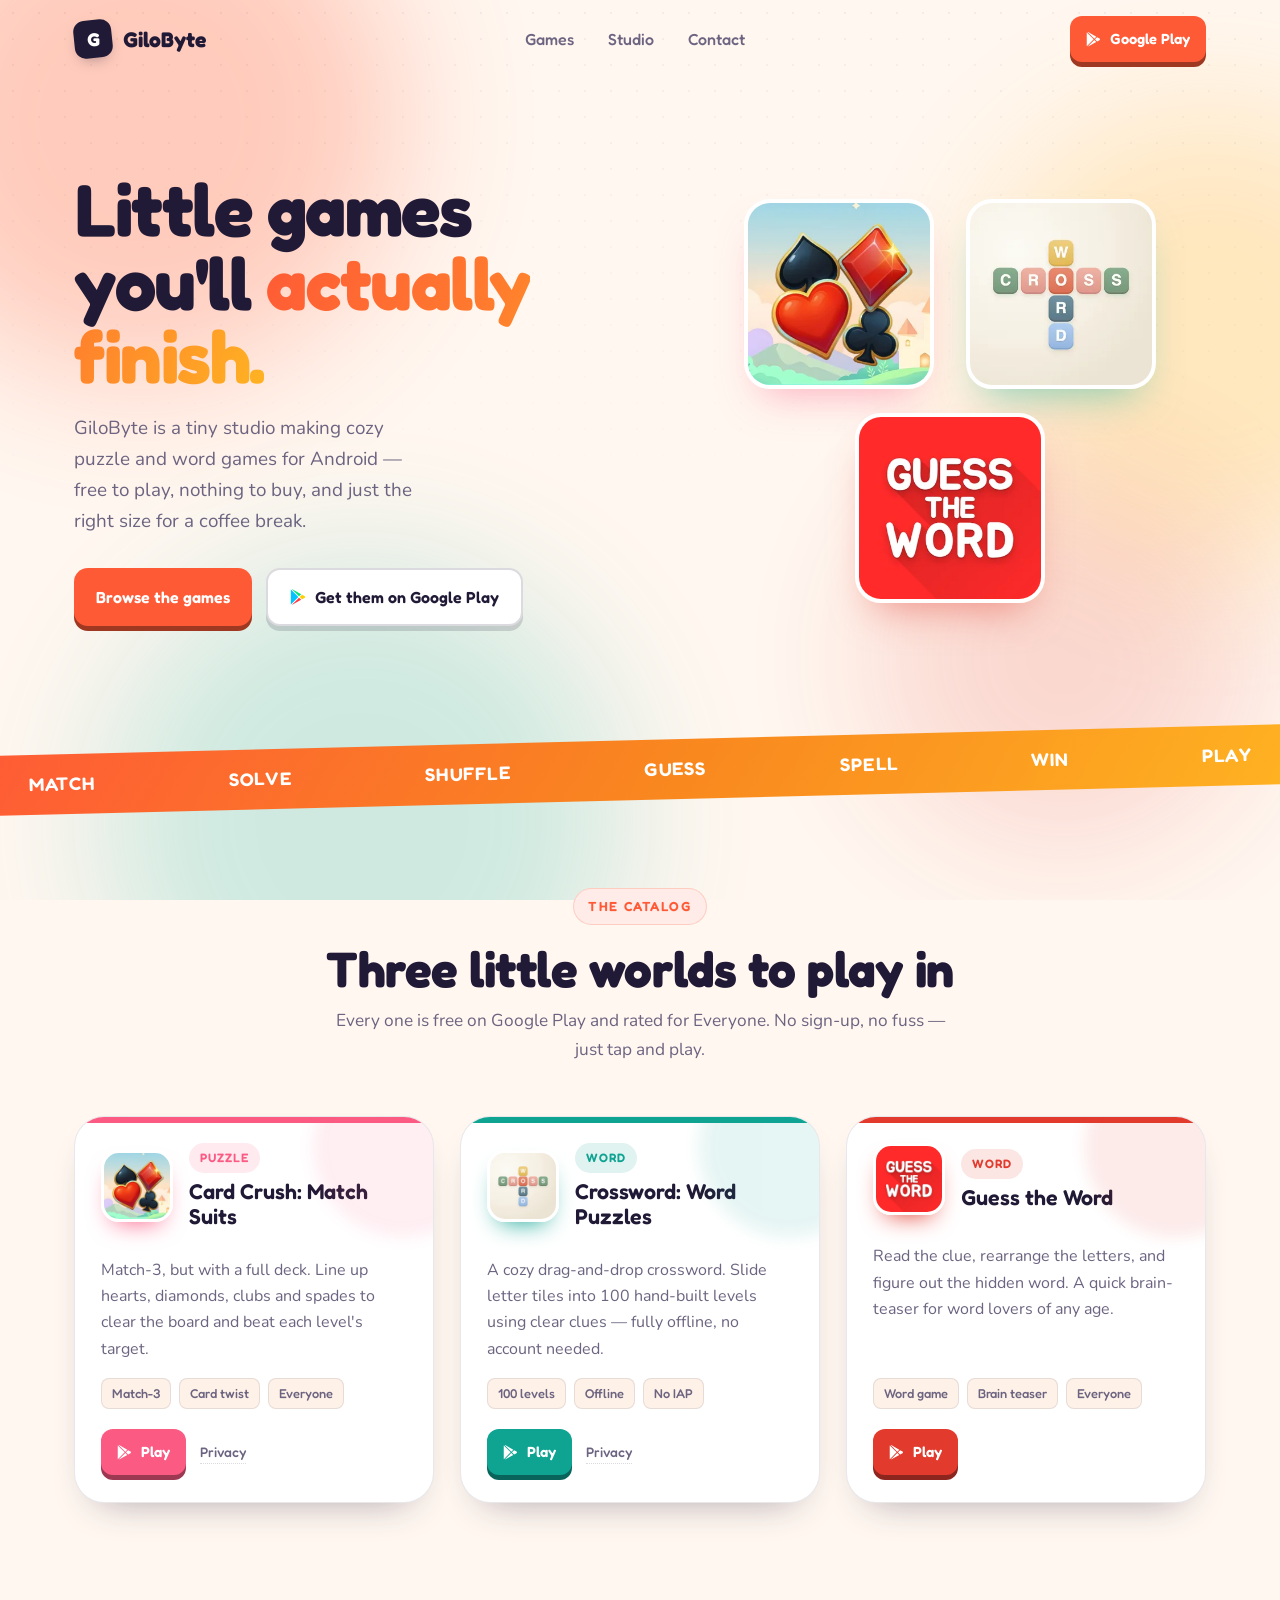
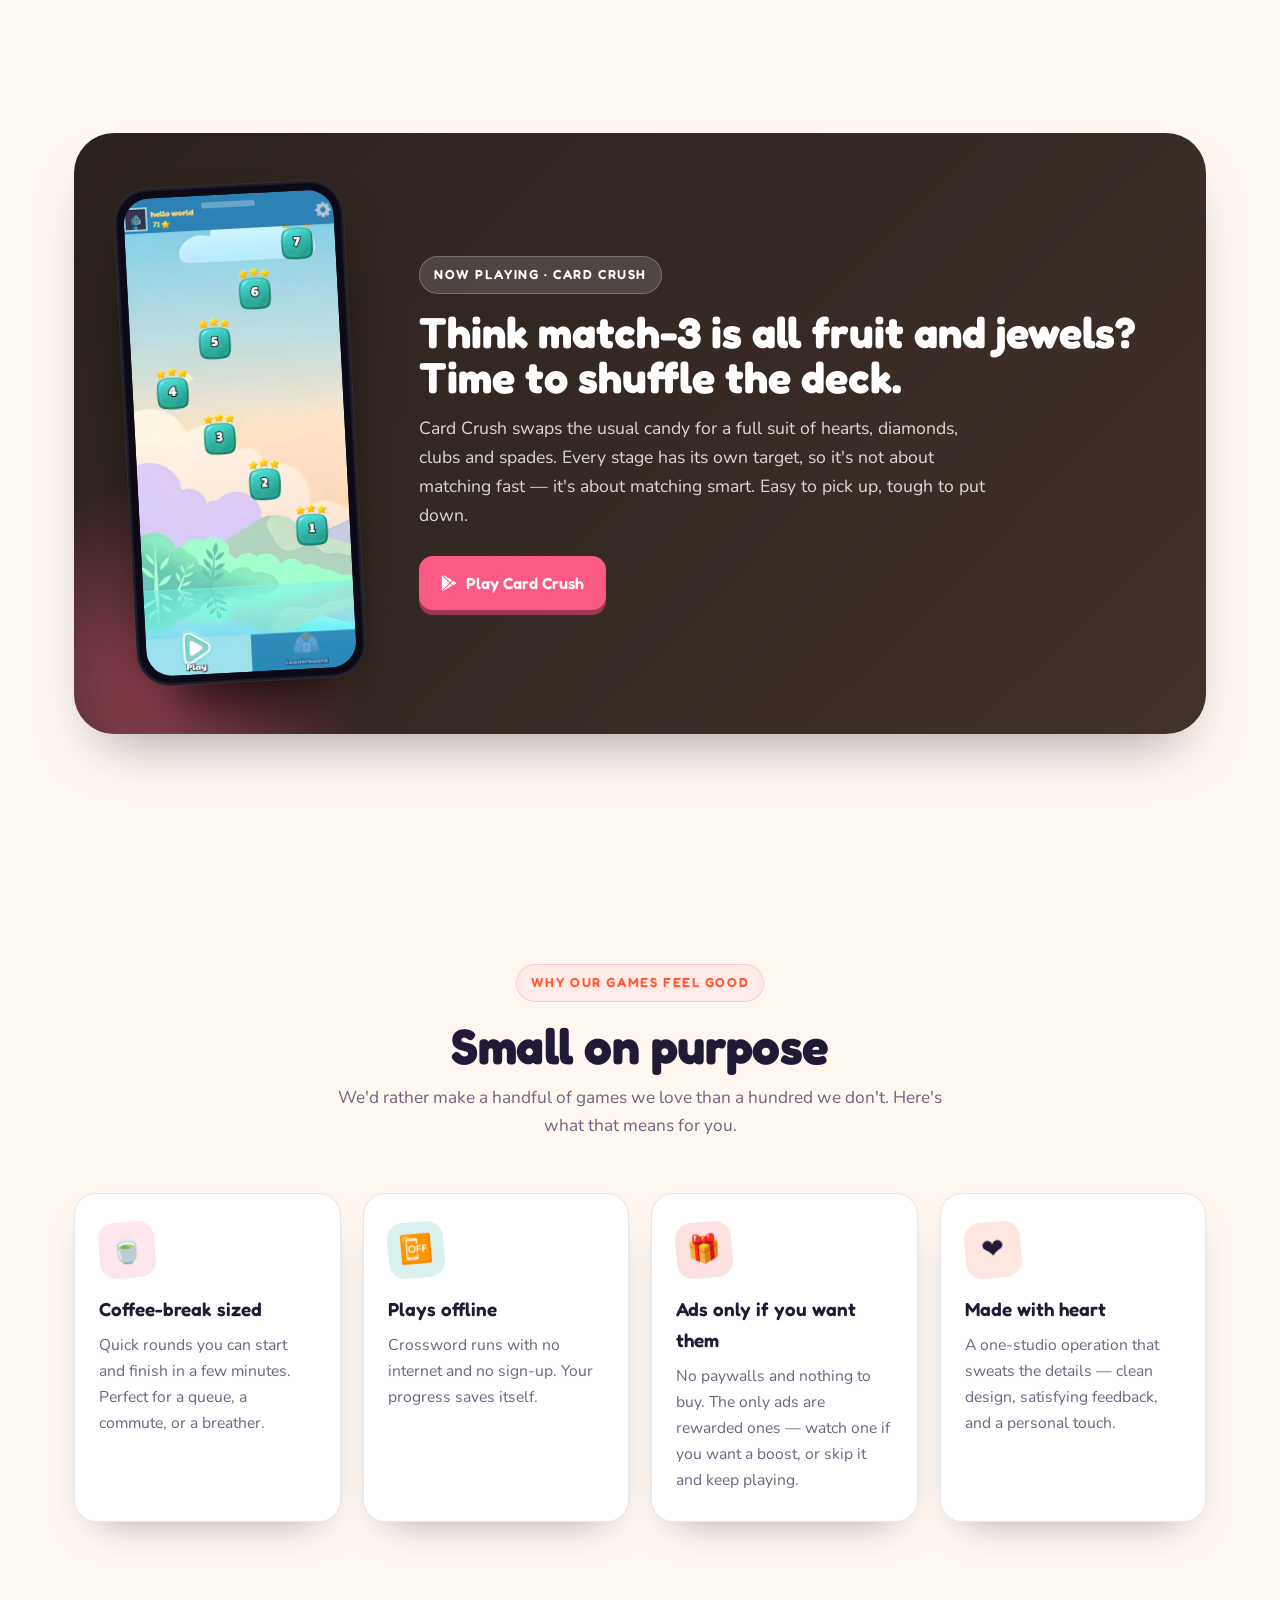
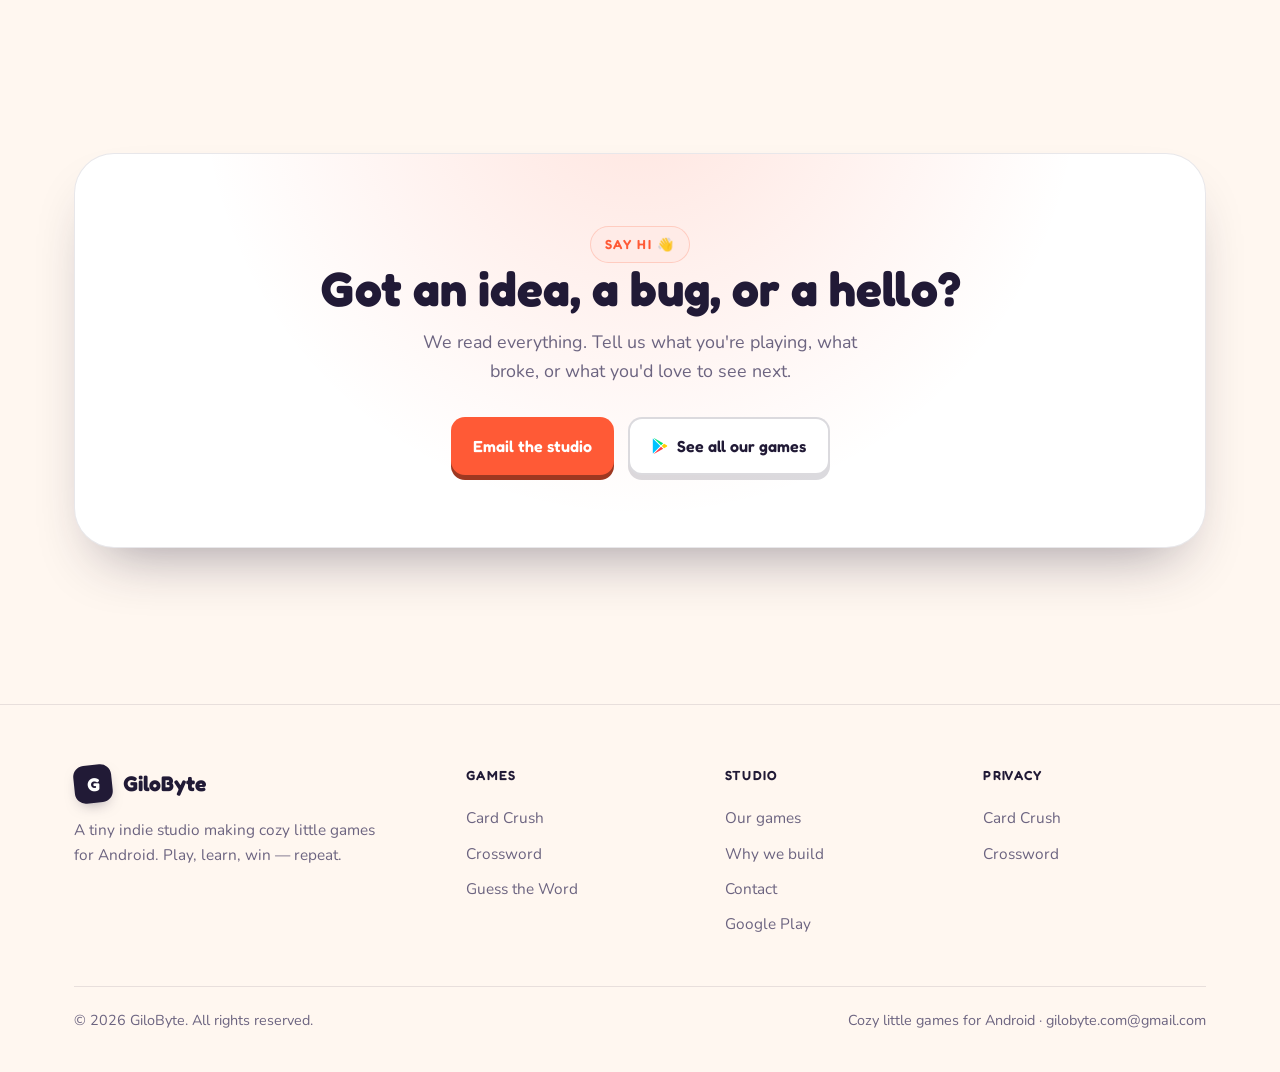
==== commit 611aff4d: "add GA measurement ID" ====
--- a/index.html
+++ b/index.html
@@ -472,7 +472,7 @@
      Cloudflare Web Analytics — one script tag, free, no cookies.
      ========================================================================== -->
 <script>
-  var GA_MEASUREMENT_ID = ''; // ← paste your G-XXXXXXXXXX here
+  var GA_MEASUREMENT_ID = 'G-5FGFYN8QN1'; // ← paste your G-XXXXXXXXXX here
 
   if (GA_MEASUREMENT_ID) {
     var s = document.createElement('script');
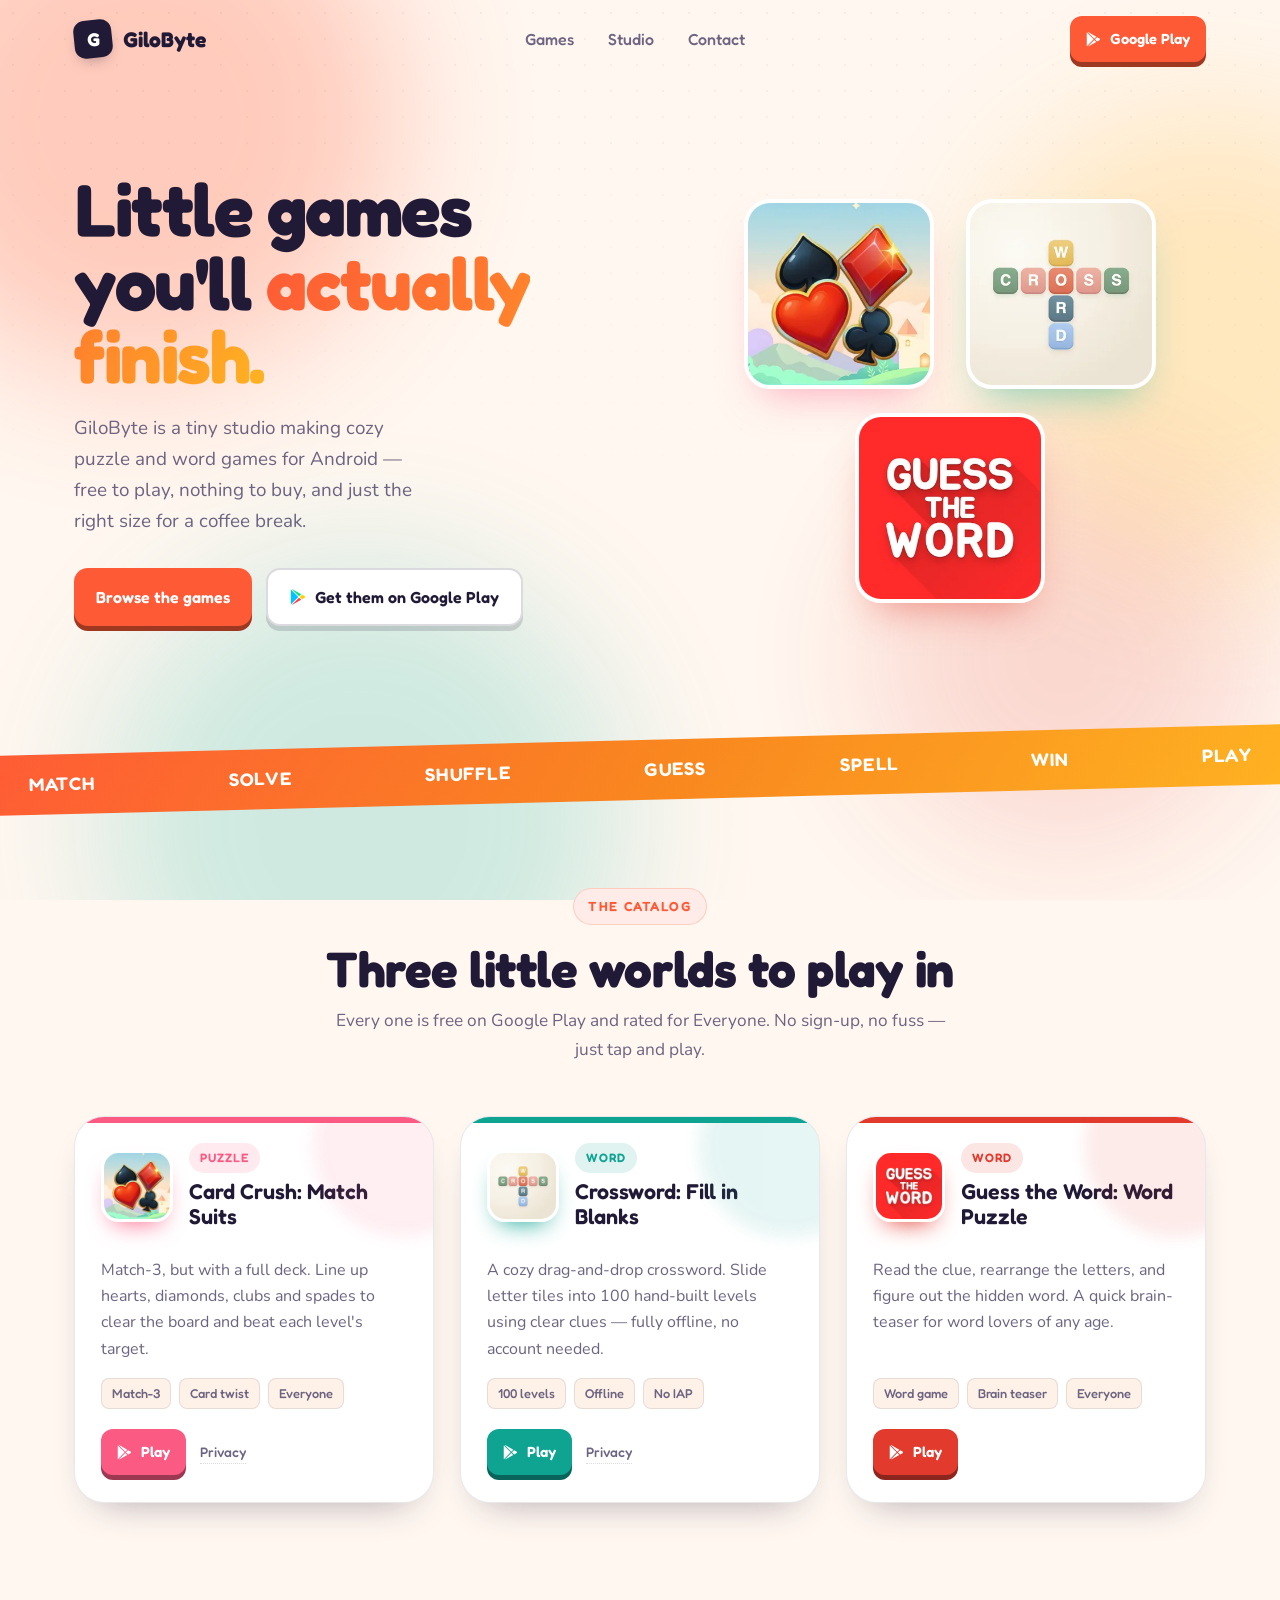
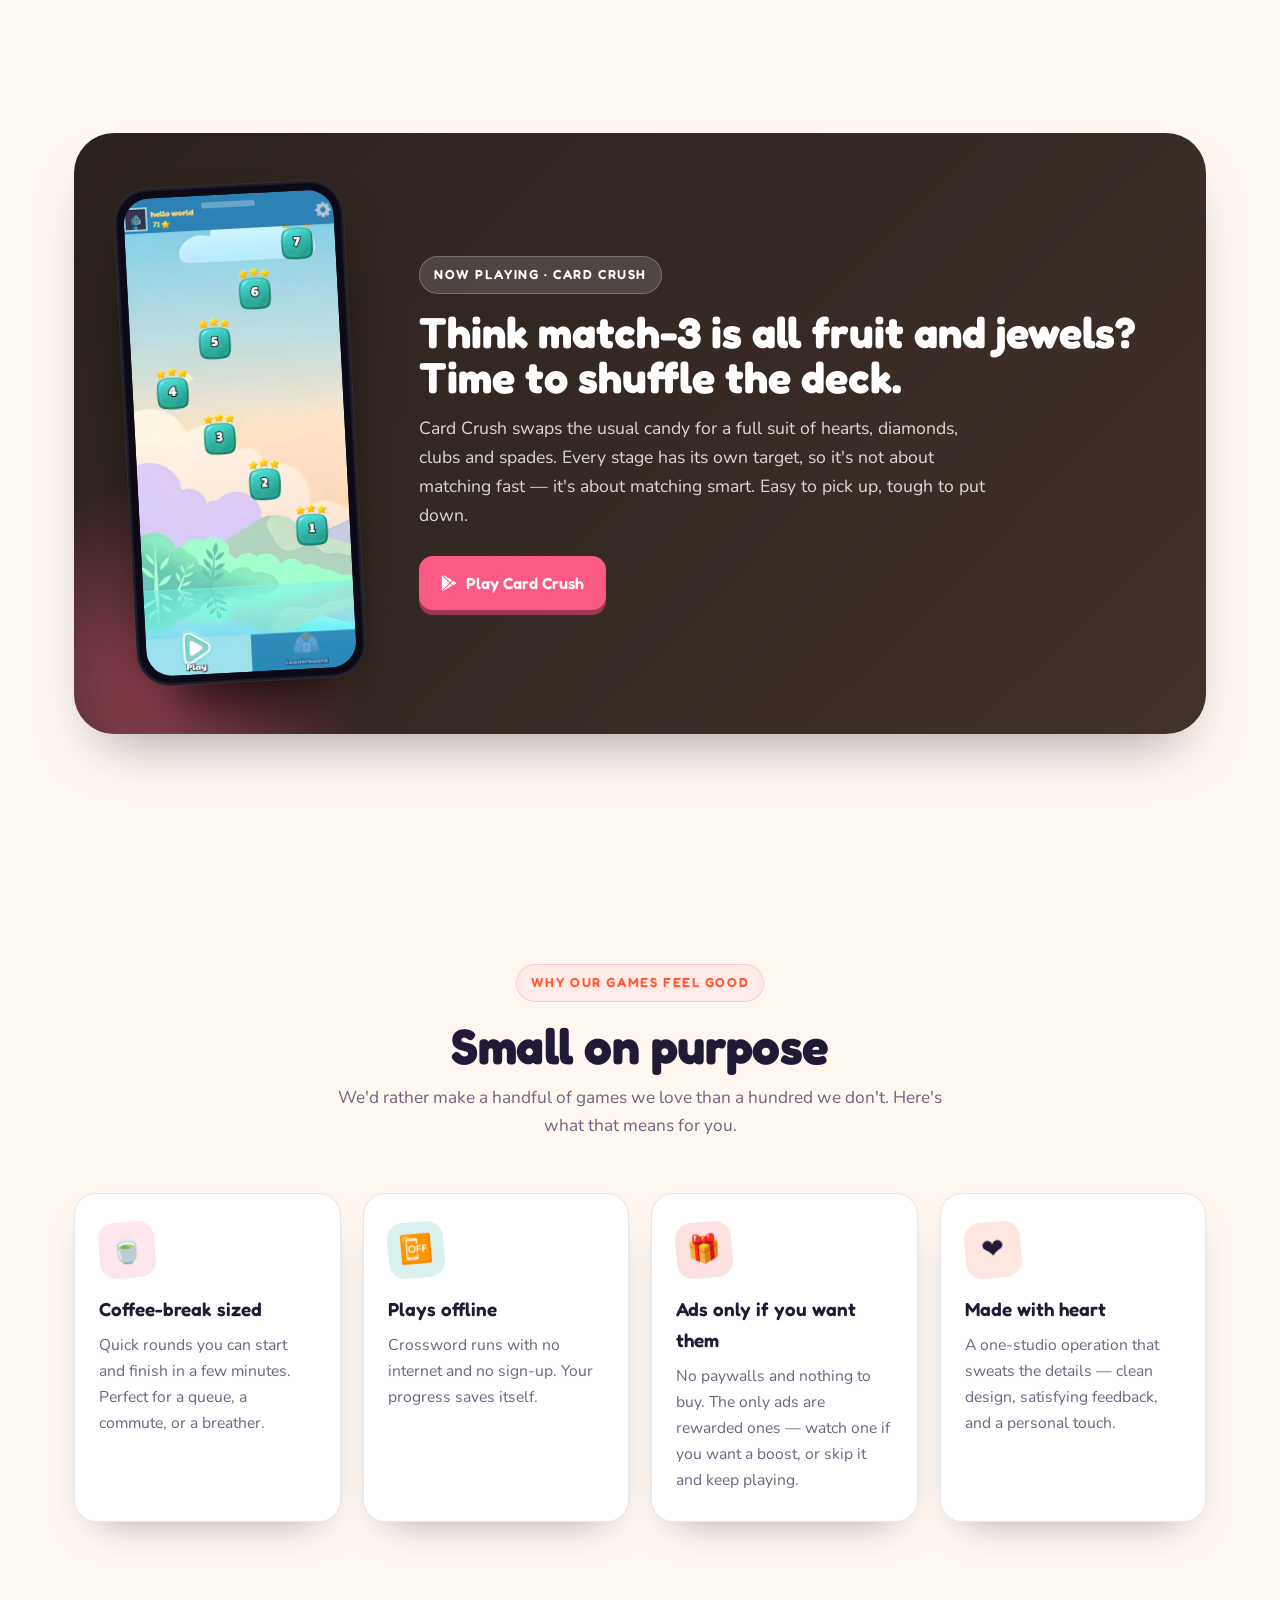
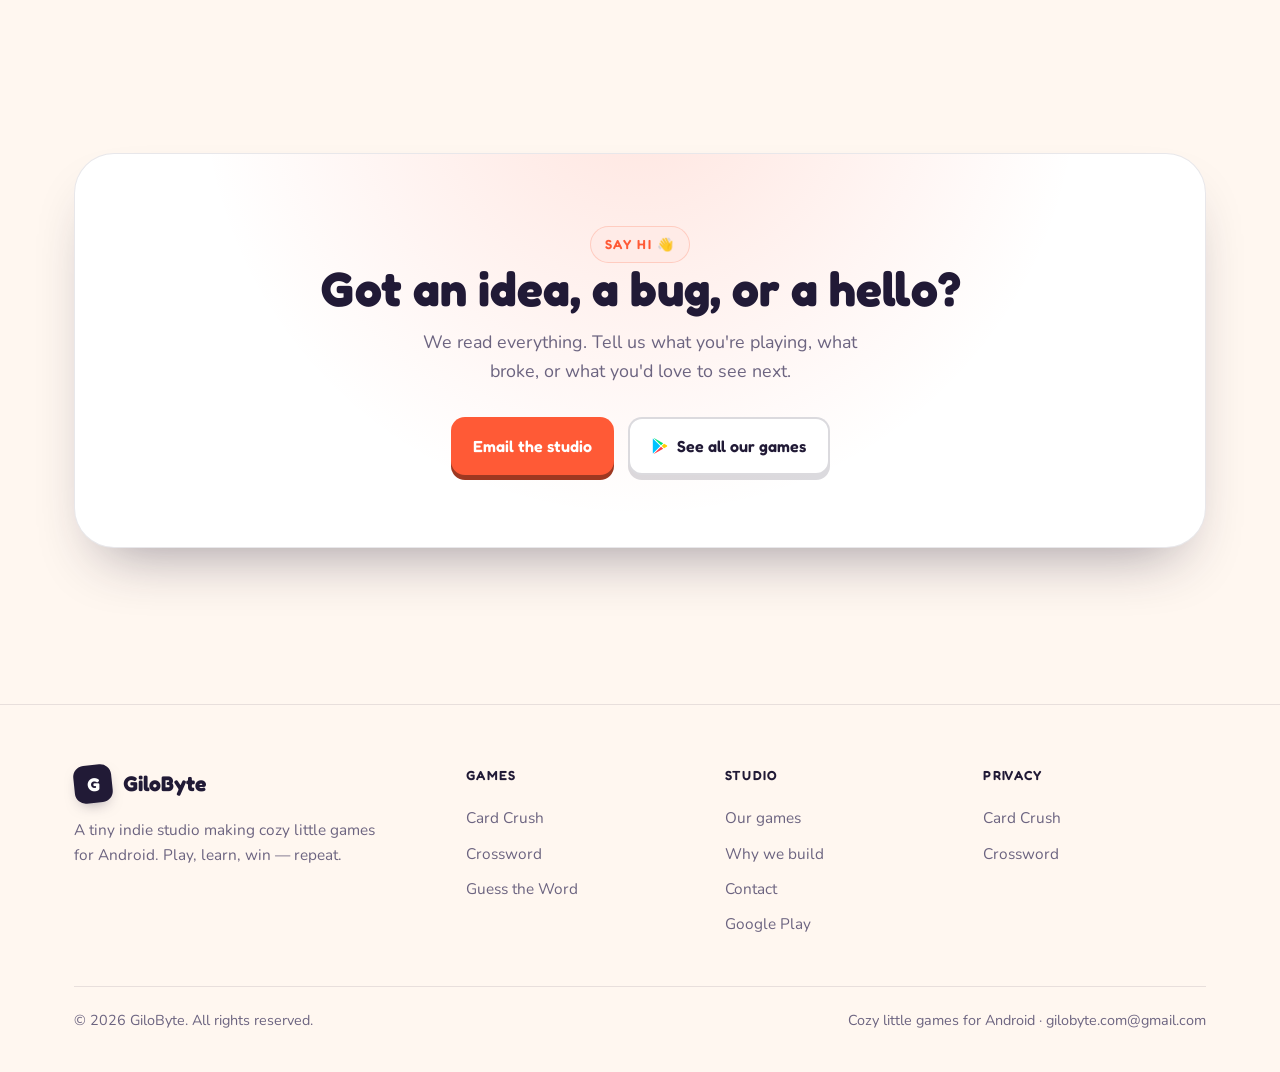
==== commit f77dedf9: "Fix dead Google Play CTAs and match Play Store titles" ====
--- a/index.html
+++ b/index.html
@@ -49,7 +49,7 @@
       "email": "gilobyte.com@gmail.com",
       "description": "A tiny indie studio making cozy puzzle and word games for Android.",
       "sameAs": [
-        "https://play.google.com/store/apps/developer?id=GiloByte"
+        "https://play.google.com/store/apps/developer?id=Diwash+Dahal"
       ]
     },
     {
@@ -91,7 +91,7 @@
           "position": 2,
           "item": {
             "@type": "MobileApplication",
-            "name": "Crossword: Word Puzzles",
+            "name": "Crossword: Fill in Blanks",
             "applicationCategory": "GameApplication",
             "applicationSubCategory": "Word",
             "operatingSystem": "Android",
@@ -112,7 +112,7 @@
           "position": 3,
           "item": {
             "@type": "MobileApplication",
-            "name": "Guess the Word",
+            "name": "Guess the Word: Word Puzzle",
             "applicationCategory": "GameApplication",
             "applicationSubCategory": "Word",
             "operatingSystem": "Android",
@@ -166,11 +166,11 @@
       <a class="lnk" href="#games">Games</a>
       <a class="lnk" href="#studio">Studio</a>
       <a class="lnk" href="#contact">Contact</a>
-      <a class="btn grad small nav-cta-mobile" href="https://play.google.com/store/apps/developer?id=GiloByte" target="_blank" rel="noopener">
+      <a class="btn grad small nav-cta-mobile" href="https://play.google.com/store/apps/developer?id=Diwash+Dahal" target="_blank" rel="noopener">
         <svg class="tri" aria-hidden="true"><use href="#gplay-mono"/></svg> Google Play
       </a>
     </nav>
-    <a class="btn grad small nav-cta" href="https://play.google.com/store/apps/developer?id=GiloByte" target="_blank" rel="noopener">
+    <a class="btn grad small nav-cta" href="https://play.google.com/store/apps/developer?id=Diwash+Dahal" target="_blank" rel="noopener">
       <svg class="tri" aria-hidden="true"><use href="#gplay-mono"/></svg> Google Play
     </a>
     <button class="nav-toggle" id="navToggle" type="button"
@@ -191,7 +191,7 @@
         <p class="lede">GiloByte is a tiny studio making cozy puzzle and word games for Android — free to play, nothing to buy, and just the right size for a coffee break.</p>
         <div class="hero-actions">
           <a class="btn grad" href="#games">Browse the games</a>
-          <a class="btn ghost" href="https://play.google.com/store/apps/developer?id=GiloByte" target="_blank" rel="noopener">
+          <a class="btn ghost" href="https://play.google.com/store/apps/developer?id=Diwash+Dahal" target="_blank" rel="noopener">
             <svg class="tri" aria-hidden="true"><use href="#gplay"/></svg> Get them on Google Play
           </a>
         </div>
@@ -256,7 +256,7 @@
           <div class="game-ico"><img src="/images/apps/crossword.webp" alt="Crossword icon" loading="lazy" decoding="async" width="72" height="72"></div>
           <div>
             <span class="cat">Word</span>
-            <h3>Crossword: Word Puzzles</h3>
+            <h3>Crossword: Fill in Blanks</h3>
           </div>
         </div>
         <p>A cozy drag-and-drop crossword. Slide letter tiles into 100 hand-built levels using clear clues — fully offline, no account needed.</p>
@@ -277,7 +277,7 @@
           <div class="game-ico"><img src="/images/apps/guess-the-word.webp" alt="Guess the Word icon" loading="lazy" decoding="async" width="72" height="72"></div>
           <div>
             <span class="cat">Word</span>
-            <h3>Guess the Word</h3>
+            <h3>Guess the Word: Word Puzzle</h3>
           </div>
         </div>
         <p>Read the clue, rearrange the letters, and figure out the hidden word. A quick brain-teaser for word lovers of any age.</p>
@@ -356,7 +356,7 @@
       <p>We read everything. Tell us what you're playing, what broke, or what you'd love to see next.</p>
       <div class="contact-actions">
         <a class="btn grad" href="mailto:gilobyte.com@gmail.com">Email the studio</a>
-        <a class="btn ghost" href="https://play.google.com/store/apps/developer?id=GiloByte" target="_blank" rel="noopener">
+        <a class="btn ghost" href="https://play.google.com/store/apps/developer?id=Diwash+Dahal" target="_blank" rel="noopener">
           <svg class="tri" aria-hidden="true"><use href="#gplay"/></svg> See all our games
         </a>
       </div>
@@ -385,7 +385,7 @@
         <a href="#games">Our games</a>
         <a href="#studio">Why we build</a>
         <a href="#contact">Contact</a>
-        <a href="https://play.google.com/store/apps/developer?id=GiloByte" target="_blank" rel="noopener">Google Play</a>
+        <a href="https://play.google.com/store/apps/developer?id=Diwash+Dahal" target="_blank" rel="noopener">Google Play</a>
       </div>
       <div class="foot-col">
         <h4>Privacy</h4>
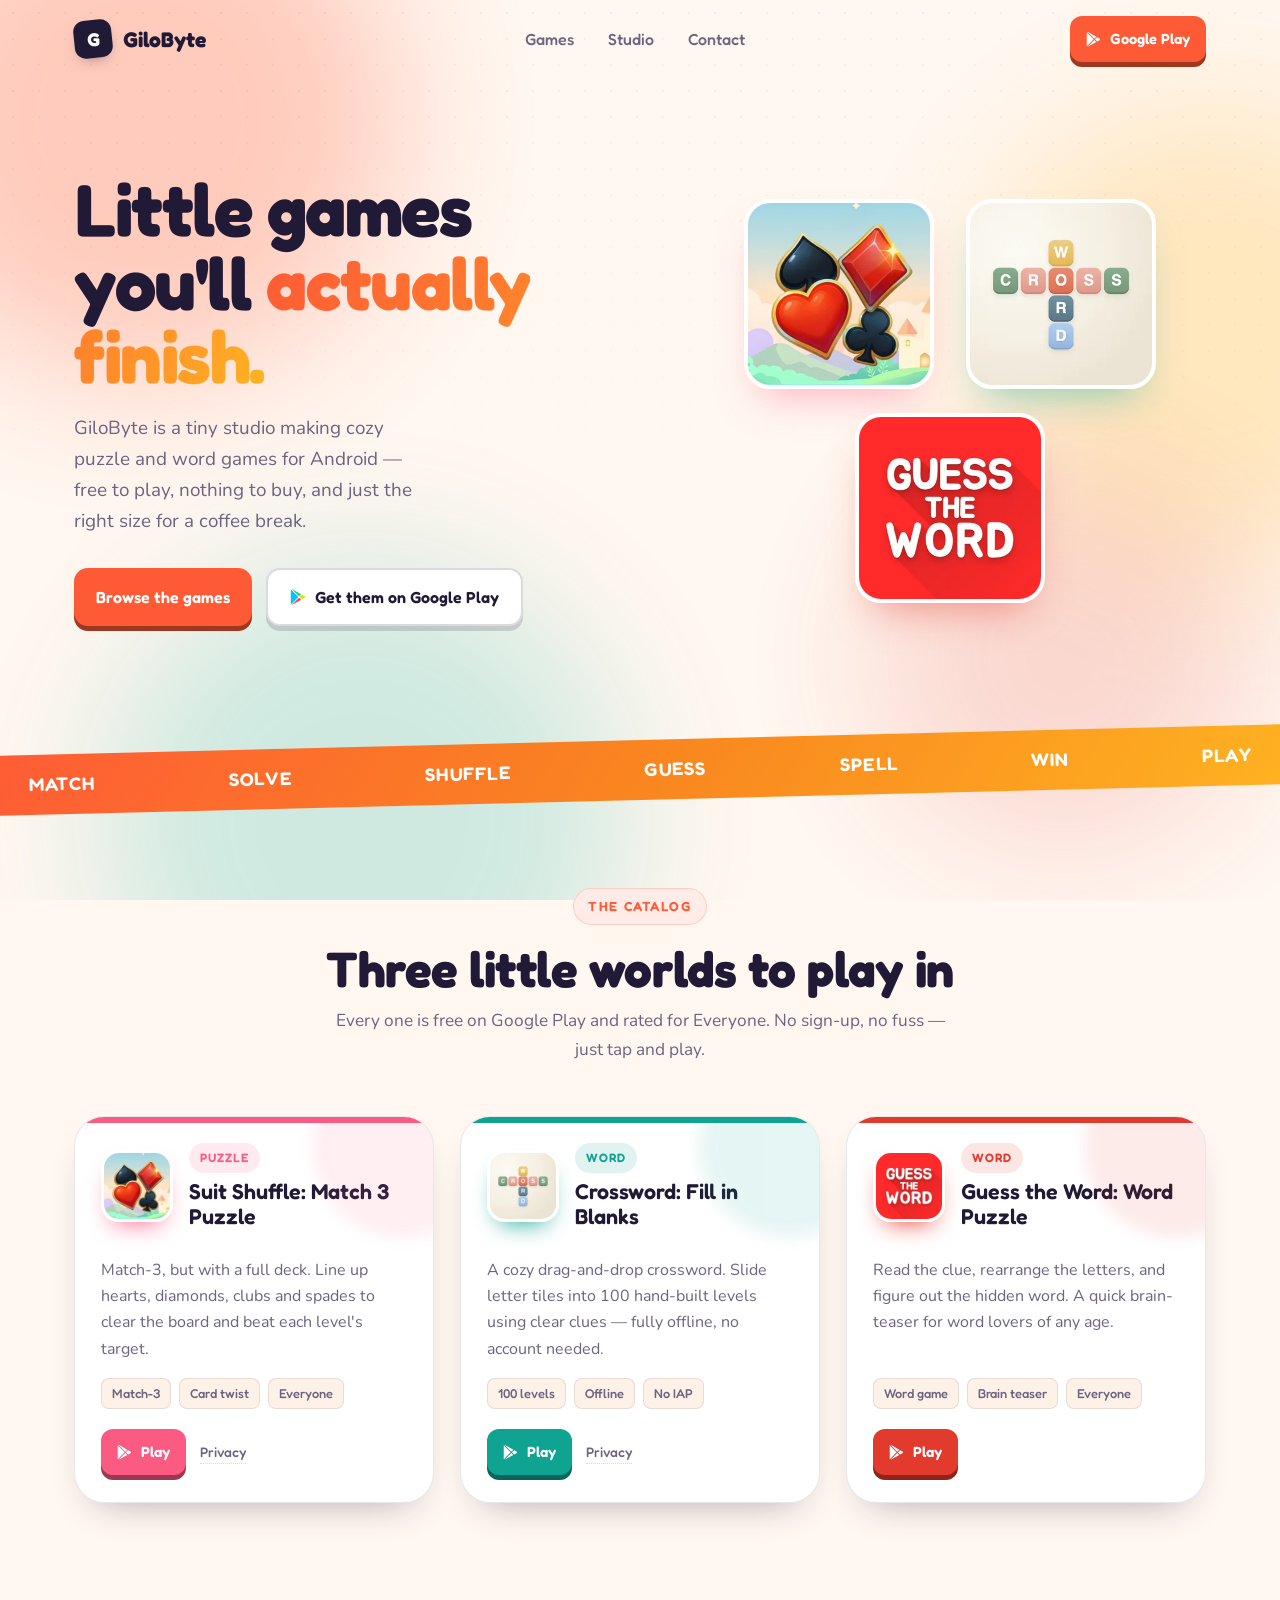
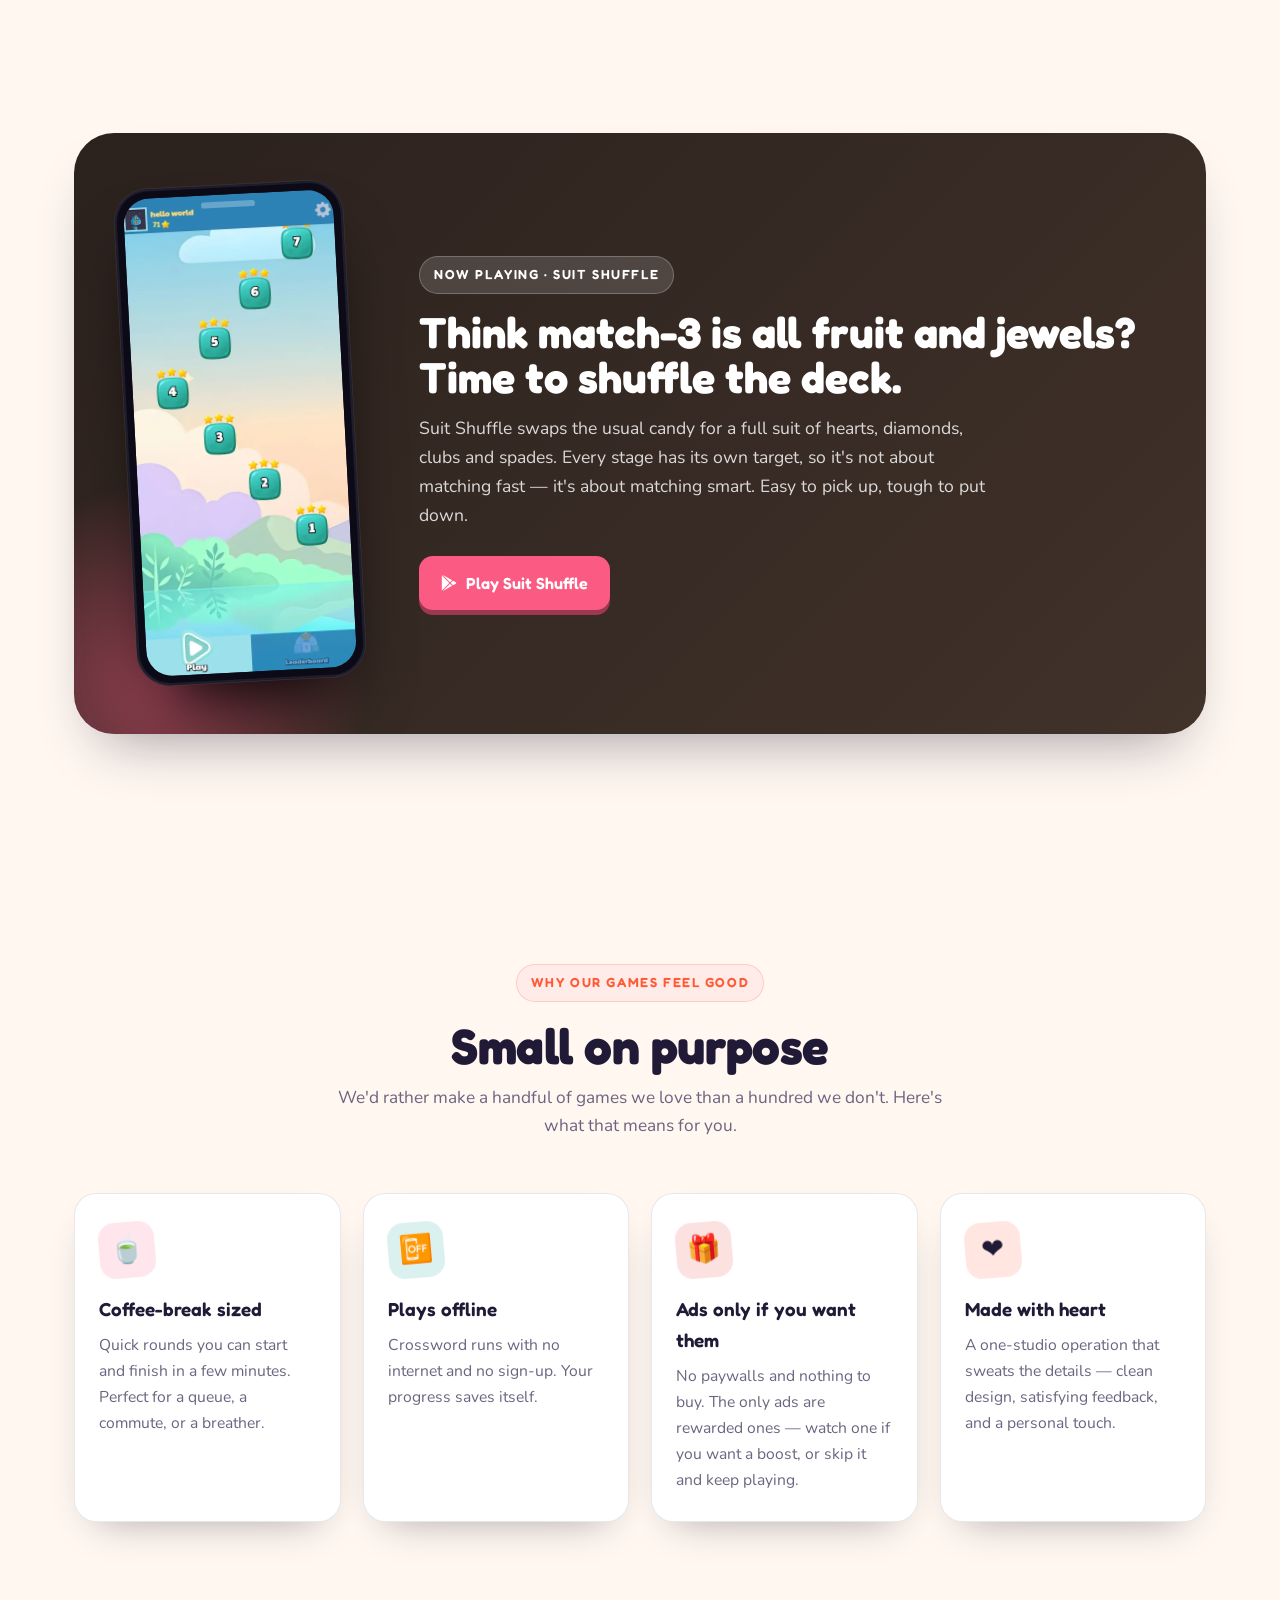
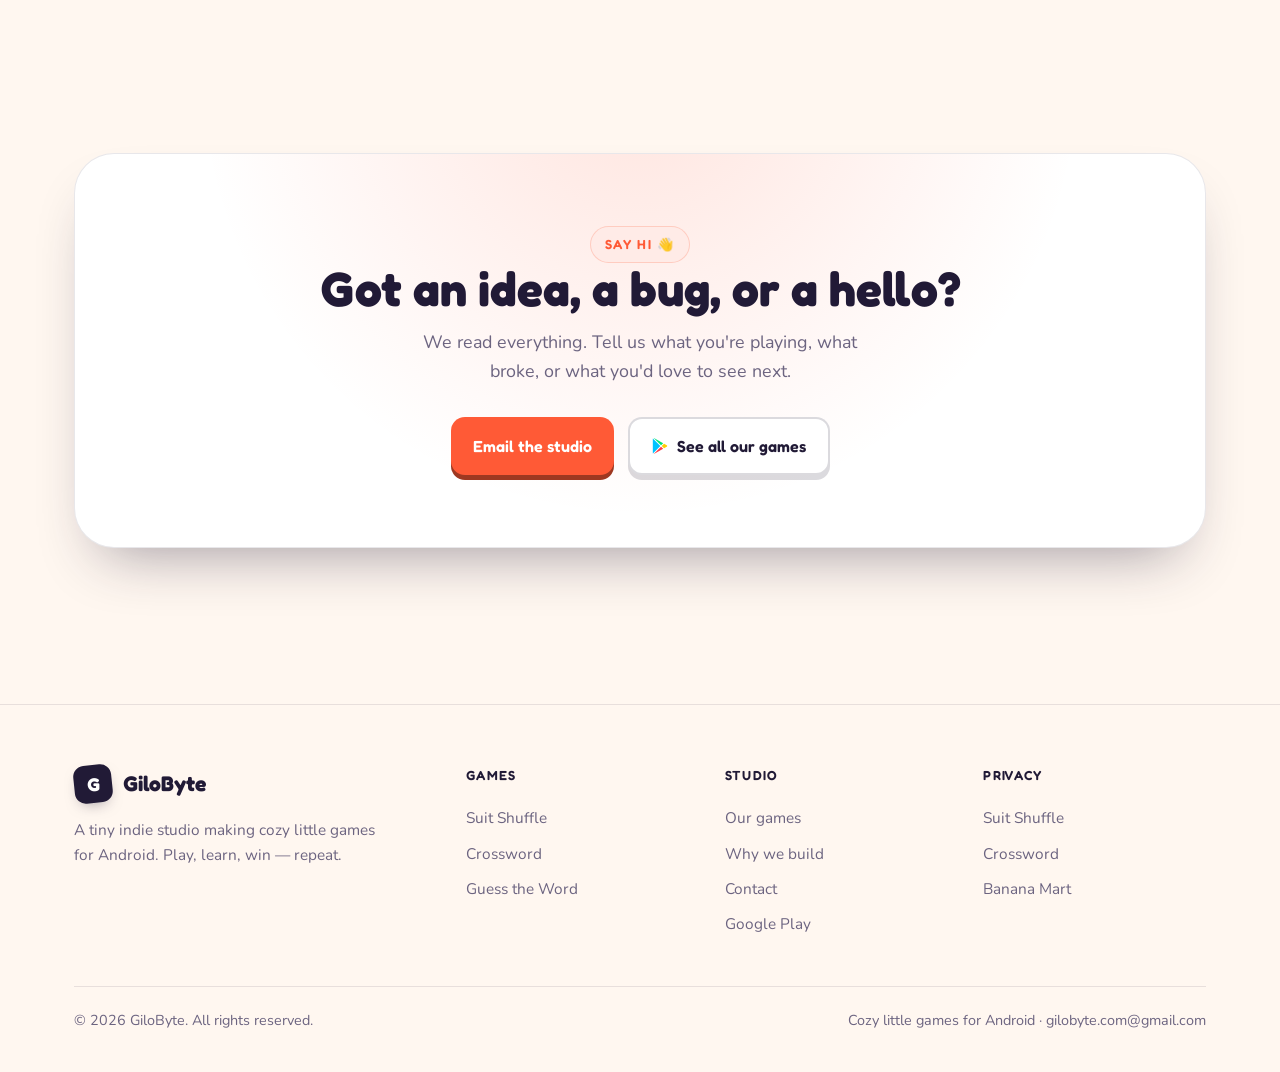
==== commit e8eb4f76: "Update privacy policy and titles for Suit Shuffle: Match 3 Puzzle" ====
--- a/index.html
+++ b/index.html
@@ -70,7 +70,7 @@
           "position": 1,
           "item": {
             "@type": "MobileApplication",
-            "name": "Card Crush: Match Suits",
+            "name": "Suit Shuffle: Match 3 Puzzle",
             "applicationCategory": "GameApplication",
             "applicationSubCategory": "Puzzle",
             "operatingSystem": "Android",
@@ -199,7 +199,7 @@
 
       <div class="hero-art">
         <div class="pile">
-          <a class="sticker" href="https://play.google.com/store/apps/details?id=com.gilobyte.cardcrush" target="_blank" rel="noopener" aria-label="Card Crush on Google Play" style="--sc:rgba(251,111,146,.55)"><img src="/images/apps/card-crush.webp" alt="Card Crush icon" loading="eager" fetchpriority="high" decoding="async" width="150" height="150"></a>
+          <a class="sticker" href="https://play.google.com/store/apps/details?id=com.gilobyte.cardcrush" target="_blank" rel="noopener" aria-label="Suit Shuffle: Match 3 Puzzle on Google Play" style="--sc:rgba(251,111,146,.55)"><img src="/images/apps/card-crush.webp" alt="Suit Shuffle icon" loading="eager" fetchpriority="high" decoding="async" width="150" height="150"></a>
           <a class="sticker" href="https://play.google.com/store/apps/details?id=com.gilobyte.crossword" target="_blank" rel="noopener" aria-label="Crossword on Google Play" style="--sc:rgba(18,181,165,.5)"><img src="/images/apps/crossword.webp" alt="Crossword icon" width="150" height="150"></a>
           <a class="sticker" href="https://play.google.com/store/apps/details?id=com.diwashdahal.guesstheword" target="_blank" rel="noopener" aria-label="Guess the Word on Google Play" style="--sc:rgba(226,59,46,.5)"><img src="/images/apps/guess-the-word.webp" alt="Guess the Word icon" width="150" height="150"></a>
         </div>
@@ -231,13 +231,13 @@
 
     <div class="games-grid">
 
-      <!-- Card Crush -->
+      <!-- Suit Shuffle: Match 3 Puzzle -->
       <article class="game reveal" style="--a:var(--c-cardcrush)">
         <div class="game-top">
-          <div class="game-ico"><img src="/images/apps/card-crush.webp" alt="Card Crush icon" loading="lazy" decoding="async" width="72" height="72"></div>
+          <div class="game-ico"><img src="/images/apps/card-crush.webp" alt="Suit Shuffle icon" loading="lazy" decoding="async" width="72" height="72"></div>
           <div>
             <span class="cat">Puzzle</span>
-            <h3>Card Crush: Match Suits</h3>
+            <h3>Suit Shuffle: Match 3 Puzzle</h3>
           </div>
         </div>
         <p>Match-3, but with a full deck. Line up hearts, diamonds, clubs and spades to clear the board and beat each level's target.</p>
@@ -299,14 +299,14 @@
   <div class="wrap">
     <div class="spot-card reveal">
       <div class="phone">
-        <img src="/images/apps/shot-card-crush.webp" alt="Card Crush gameplay screenshot" loading="lazy" decoding="async" width="230" height="498">
+        <img src="/images/apps/shot-card-crush.webp" alt="Suit Shuffle gameplay screenshot" loading="lazy" decoding="async" width="230" height="498">
       </div>
       <div class="spot-body">
-        <span class="eyebrow">Now playing · Card Crush</span>
+        <span class="eyebrow">Now playing · Suit Shuffle</span>
         <h2>Think match-3 is all fruit and jewels? Time to shuffle the deck.</h2>
-        <p>Card Crush swaps the usual candy for a full suit of hearts, diamonds, clubs and spades. Every stage has its own target, so it's not about matching fast — it's about matching smart. Easy to pick up, tough to put down.</p>
+        <p>Suit Shuffle swaps the usual candy for a full suit of hearts, diamonds, clubs and spades. Every stage has its own target, so it's not about matching fast — it's about matching smart. Easy to pick up, tough to put down.</p>
         <a class="btn" style="--b:var(--c-cardcrush)" href="https://play.google.com/store/apps/details?id=com.gilobyte.cardcrush" target="_blank" rel="noopener">
-          <svg class="tri" aria-hidden="true"><use href="#gplay-mono"/></svg> Play Card Crush
+          <svg class="tri" aria-hidden="true"><use href="#gplay-mono"/></svg> Play Suit Shuffle
         </a>
       </div>
     </div>
@@ -376,7 +376,7 @@
       </div>
       <div class="foot-col">
         <h4>Games</h4>
-        <a href="https://play.google.com/store/apps/details?id=com.gilobyte.cardcrush" target="_blank" rel="noopener">Card Crush</a>
+        <a href="https://play.google.com/store/apps/details?id=com.gilobyte.cardcrush" target="_blank" rel="noopener">Suit Shuffle</a>
         <a href="https://play.google.com/store/apps/details?id=com.gilobyte.crossword" target="_blank" rel="noopener">Crossword</a>
         <a href="https://play.google.com/store/apps/details?id=com.diwashdahal.guesstheword" target="_blank" rel="noopener">Guess the Word</a>
       </div>
@@ -389,8 +389,9 @@
       </div>
       <div class="foot-col">
         <h4>Privacy</h4>
-        <a href="CARD_CRUSH_PRIVACY_POLICY.html">Card Crush</a>
+        <a href="CARD_CRUSH_PRIVACY_POLICY.html">Suit Shuffle</a>
         <a href="CROSSWORD_PRIVACY_POLICY.html">Crossword</a>
+        <a href="BANANA_MART_PRIVACY_POLICY.html">Banana Mart</a>
       </div>
     </div>
     <div class="foot-bottom">
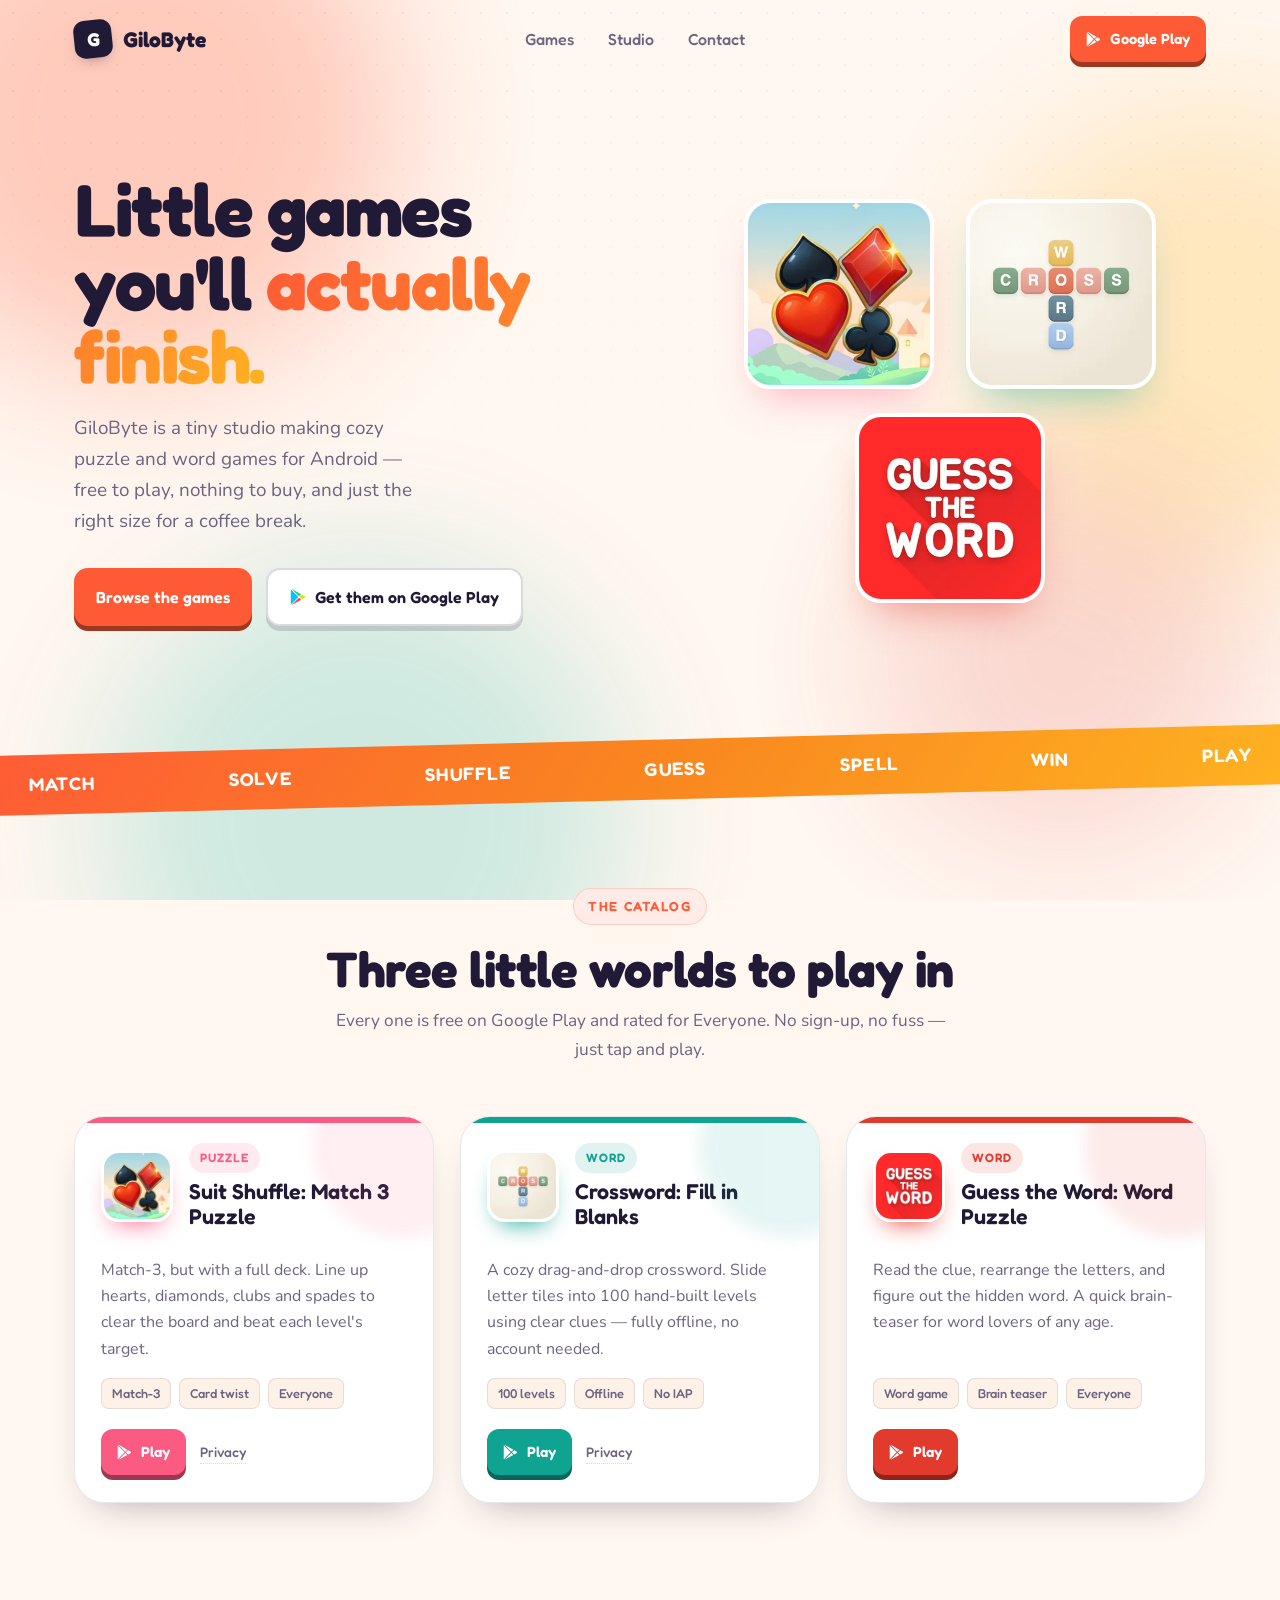
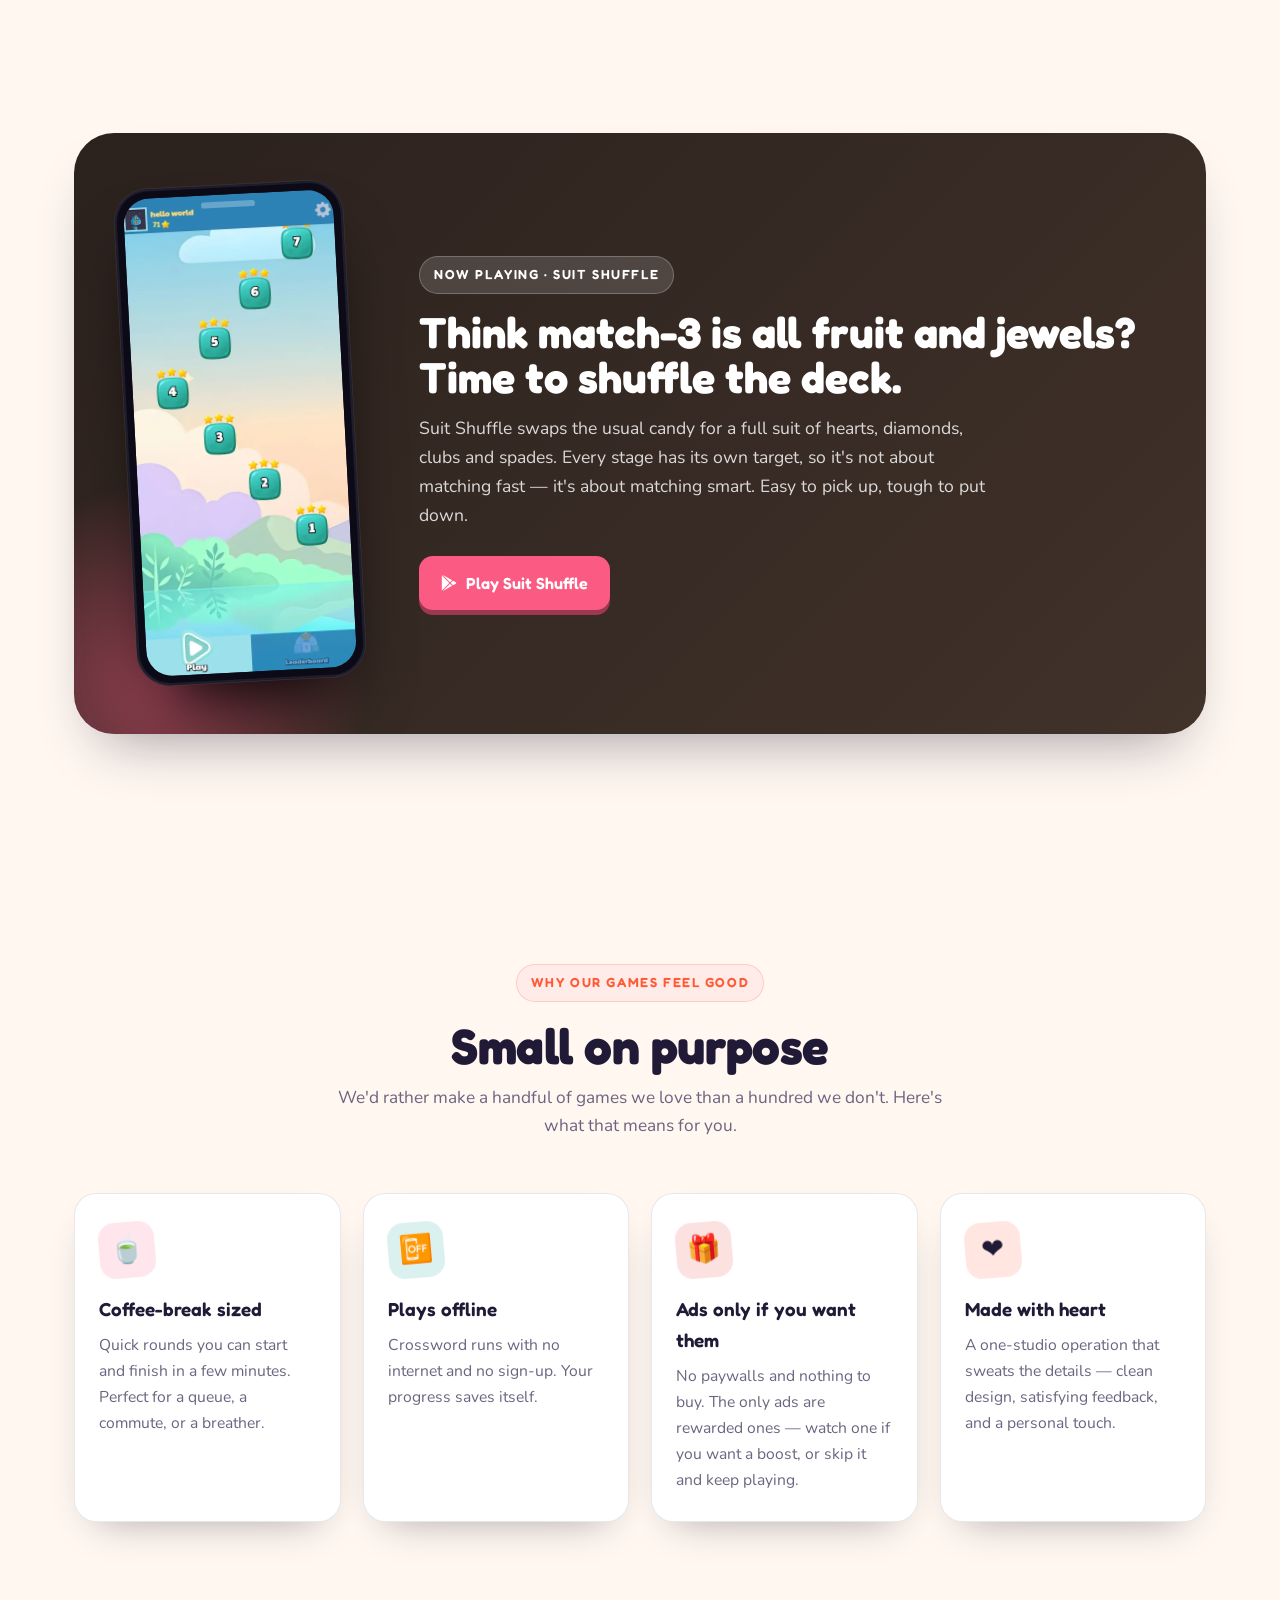
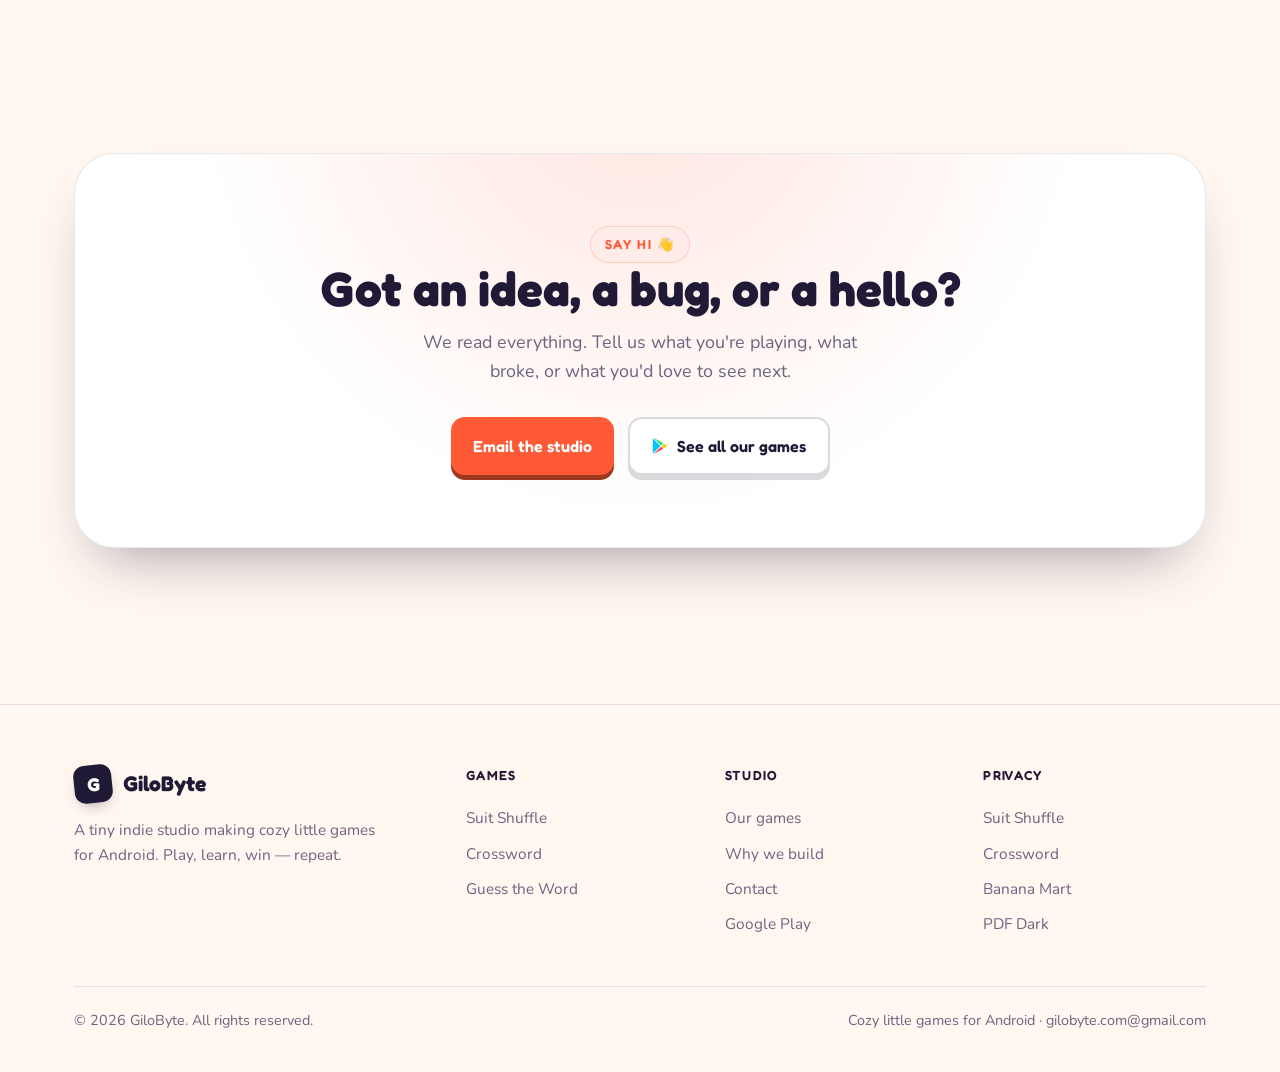
==== commit 69a69e2a: "add privacy policy for pdf dark" ====
--- a/index.html
+++ b/index.html
@@ -392,6 +392,7 @@
         <a href="CARD_CRUSH_PRIVACY_POLICY.html">Suit Shuffle</a>
         <a href="CROSSWORD_PRIVACY_POLICY.html">Crossword</a>
         <a href="BANANA_MART_PRIVACY_POLICY.html">Banana Mart</a>
+        <a href="PDF_DARK_PRIVACY_POLICY.html">PDF Dark</a>
       </div>
     </div>
     <div class="foot-bottom">
